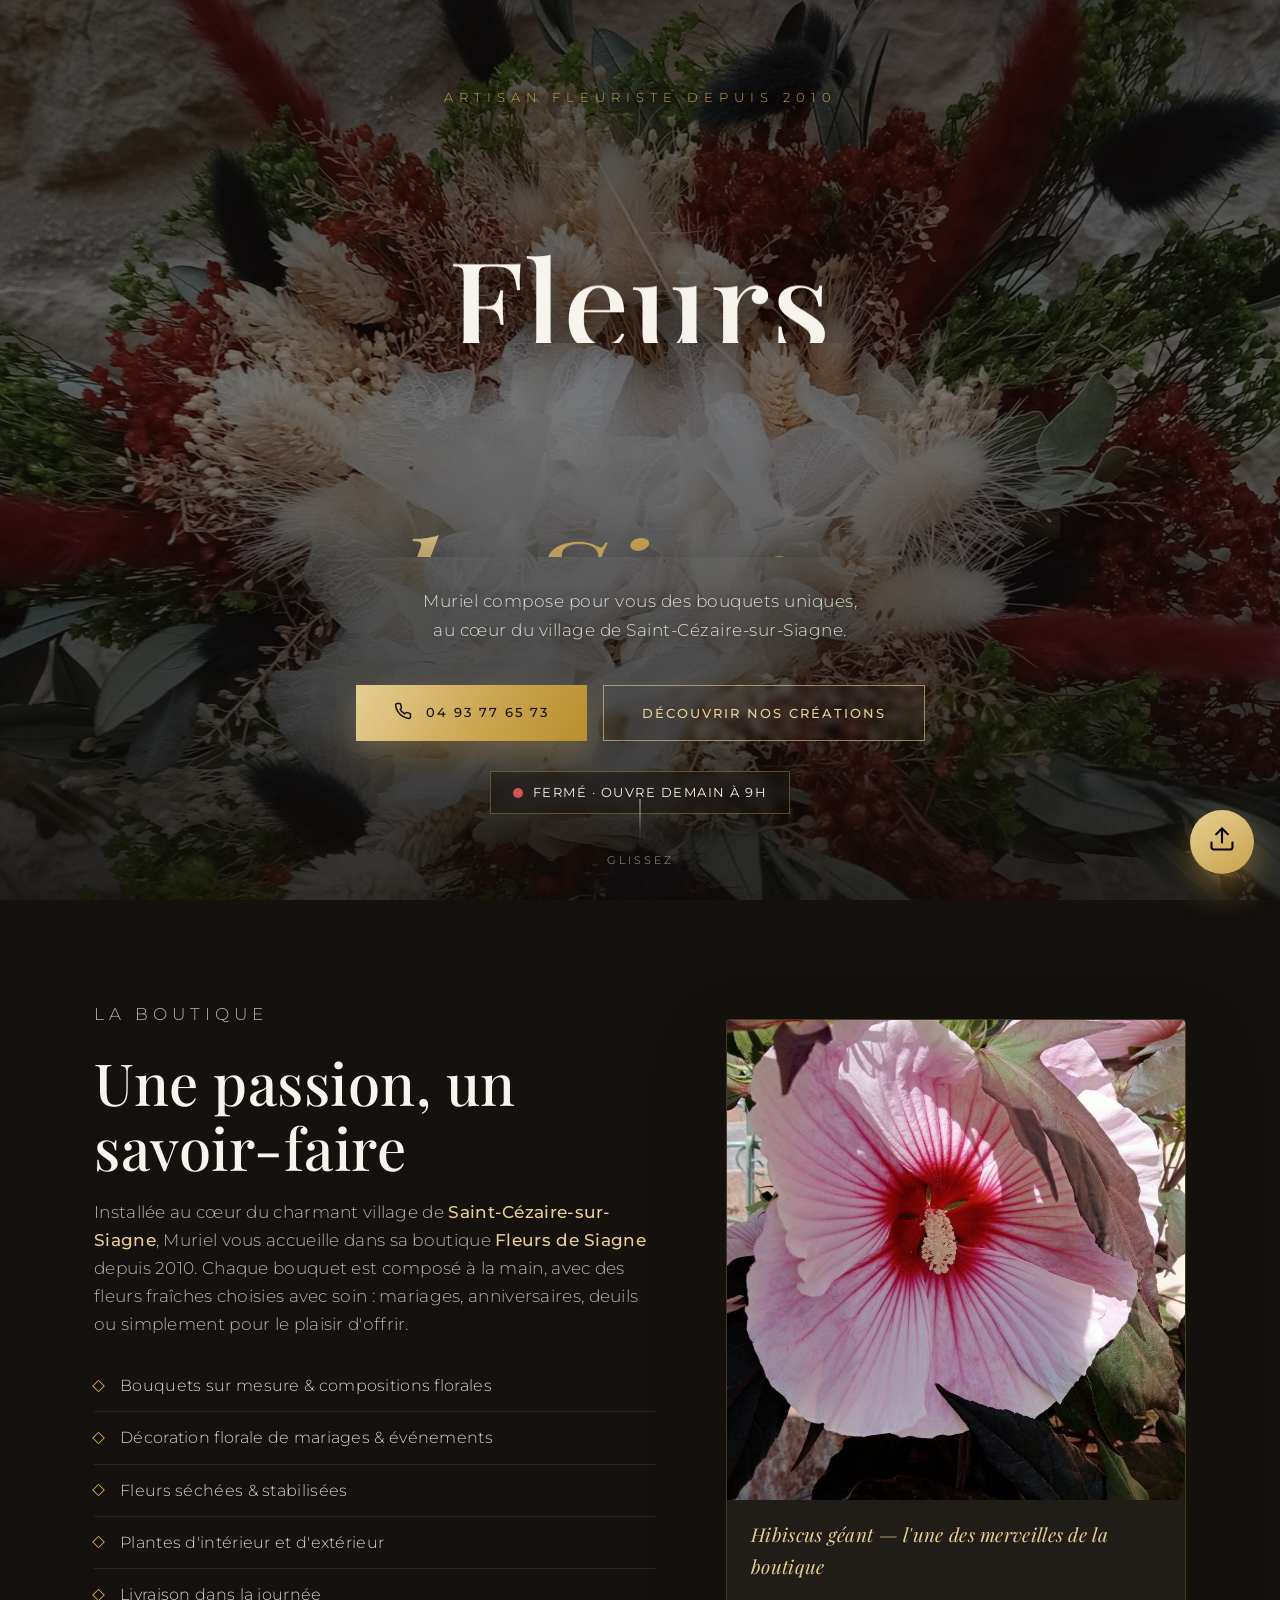
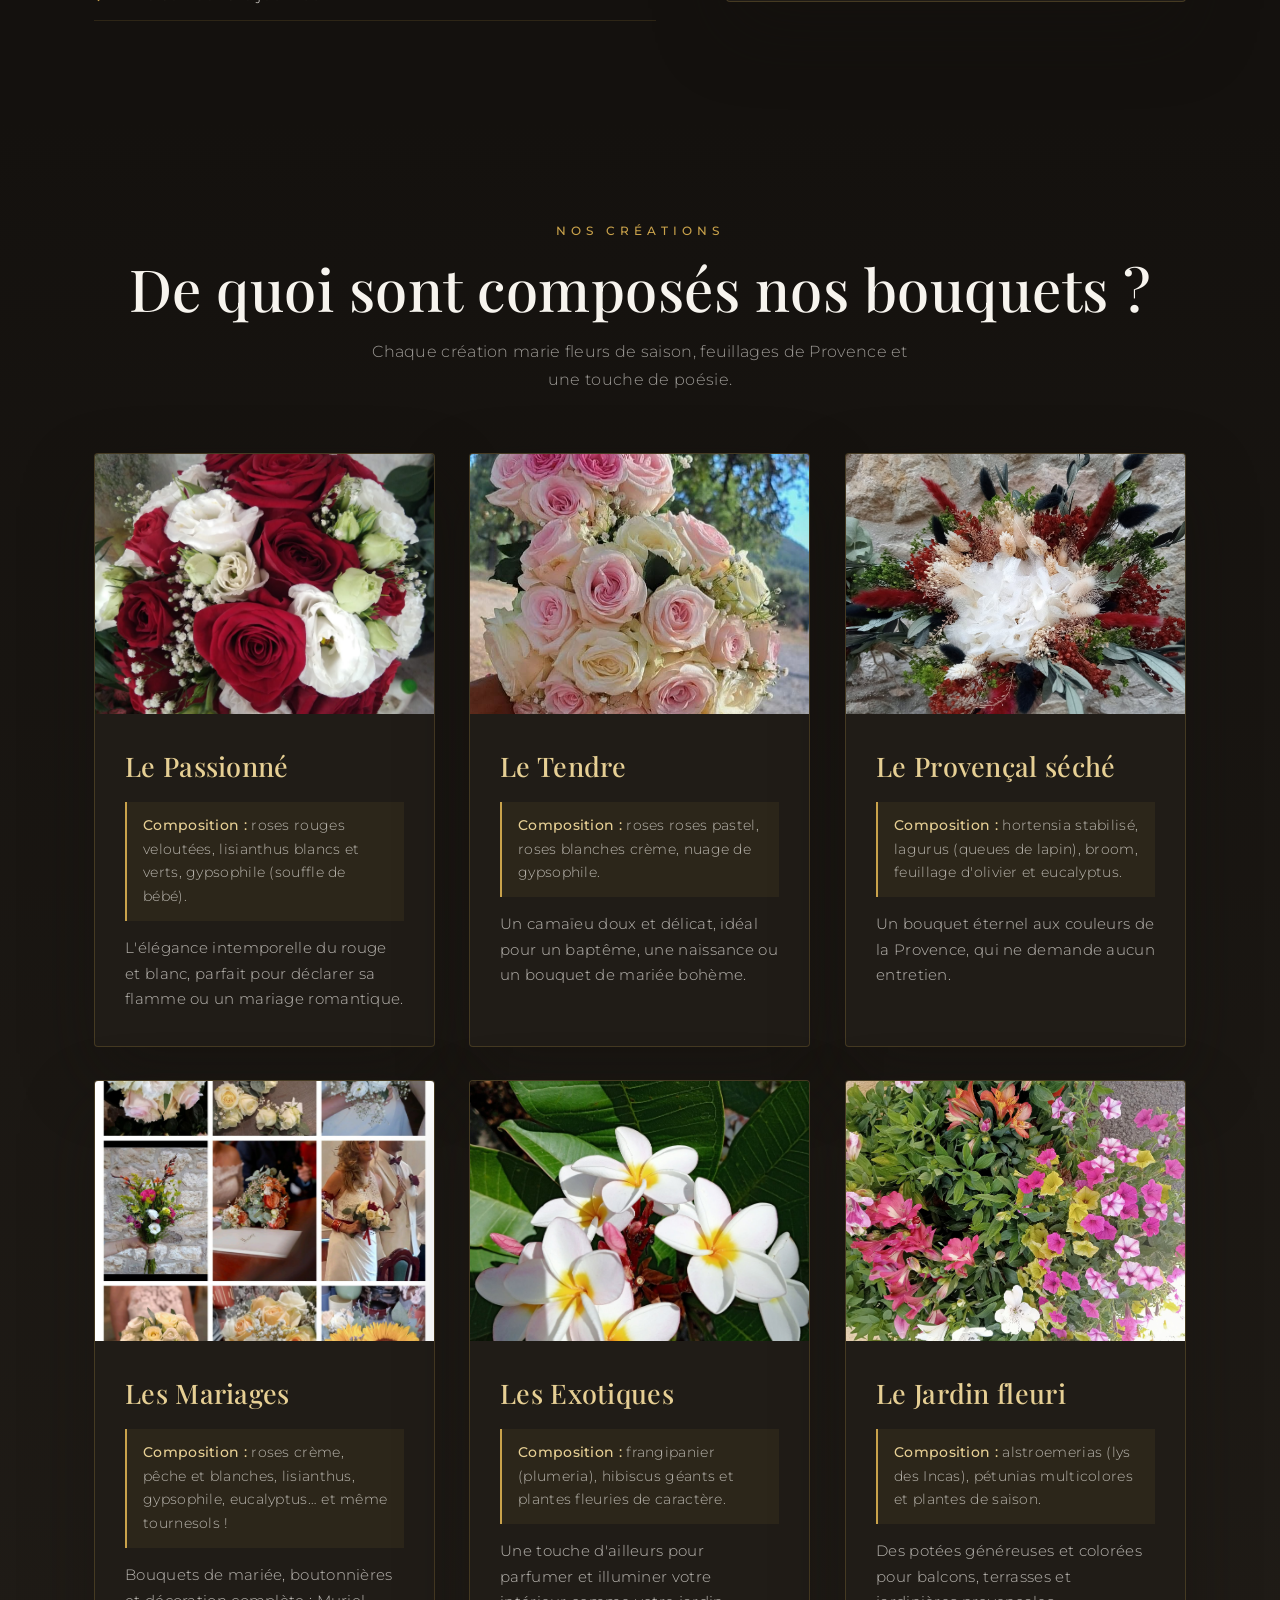
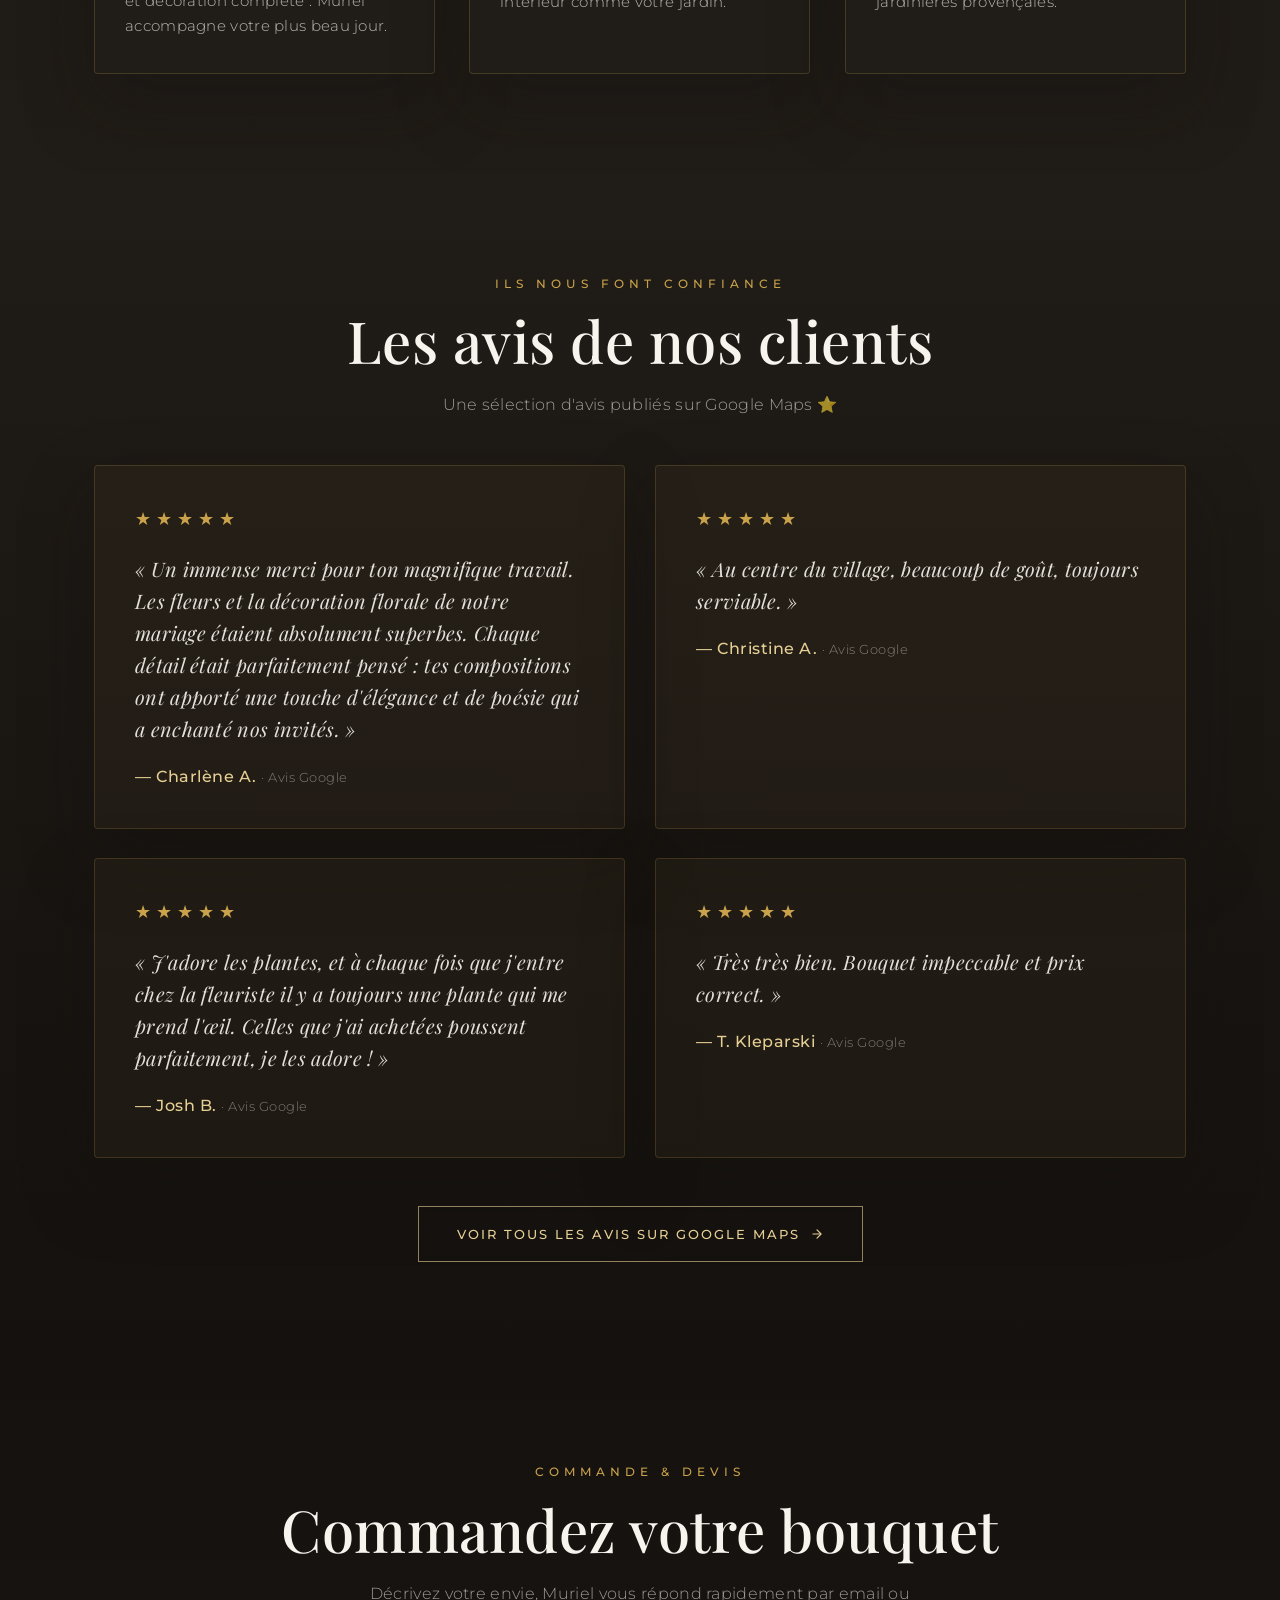
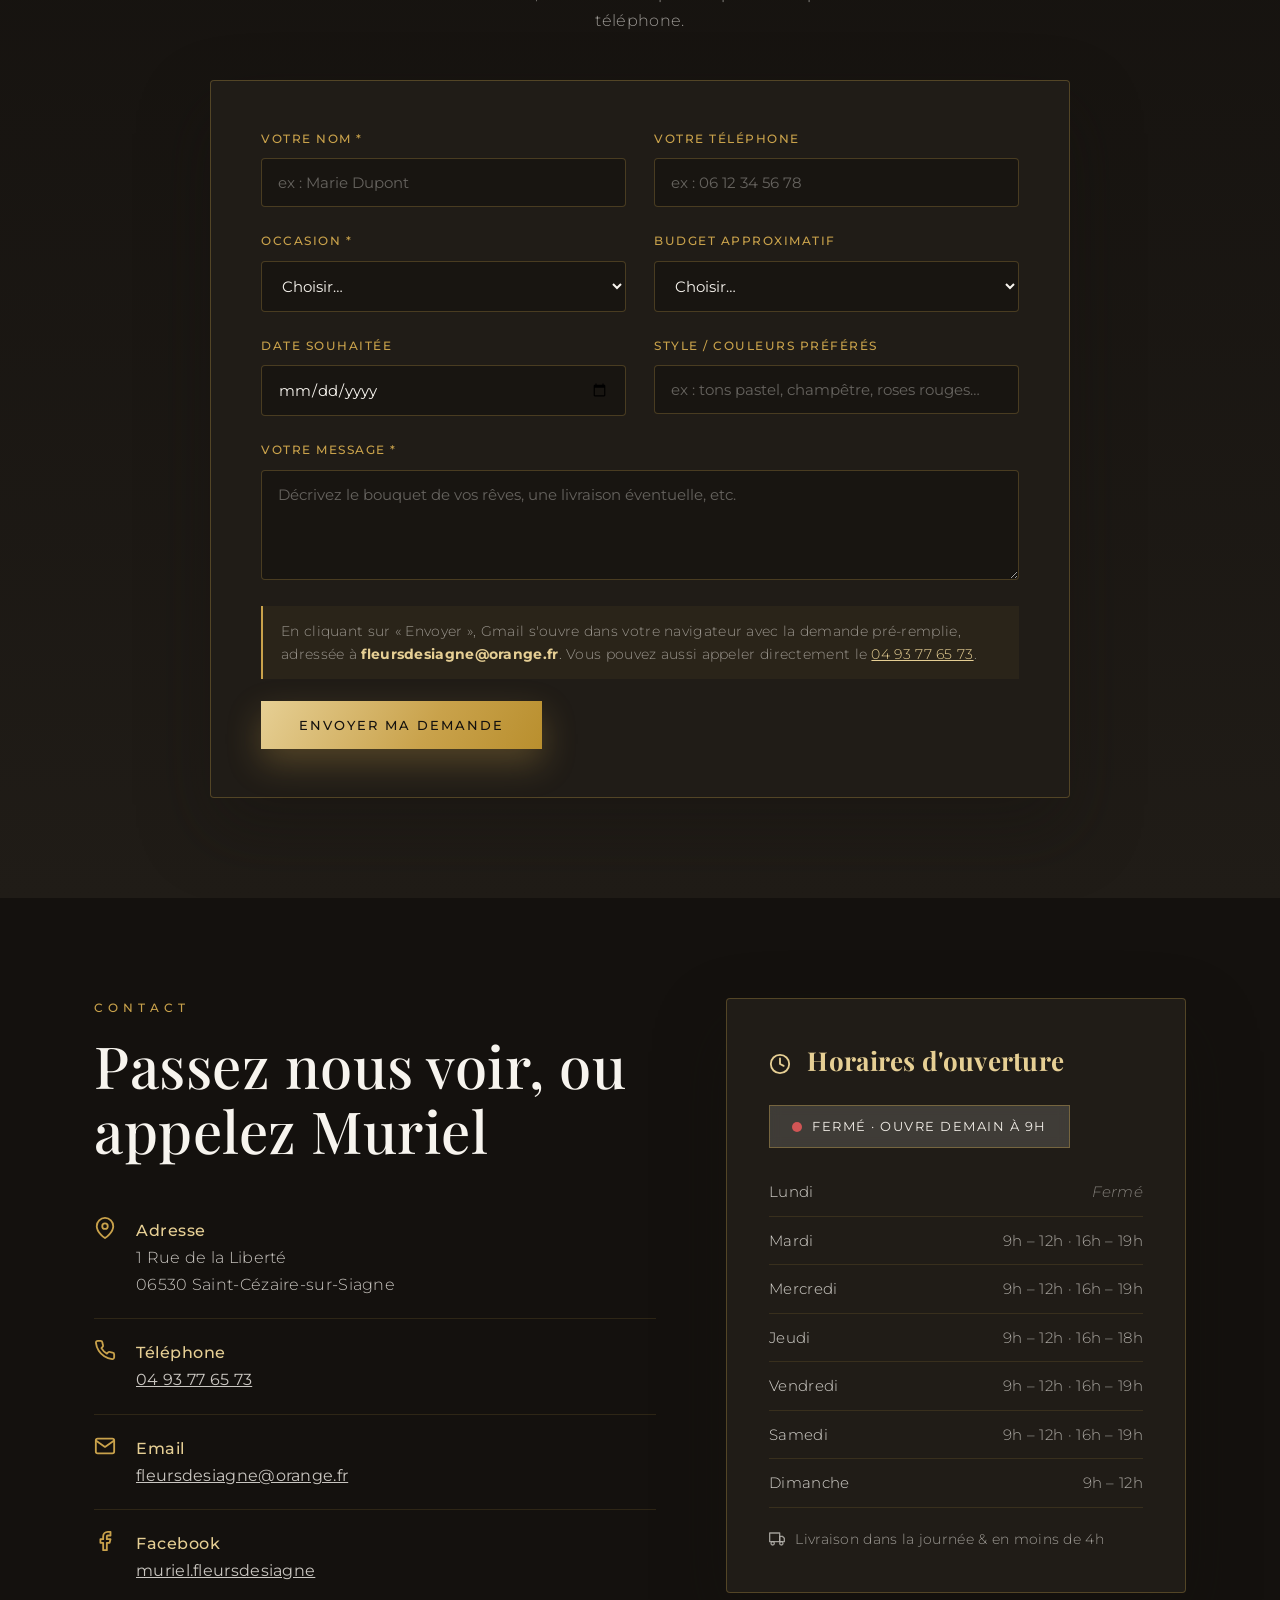
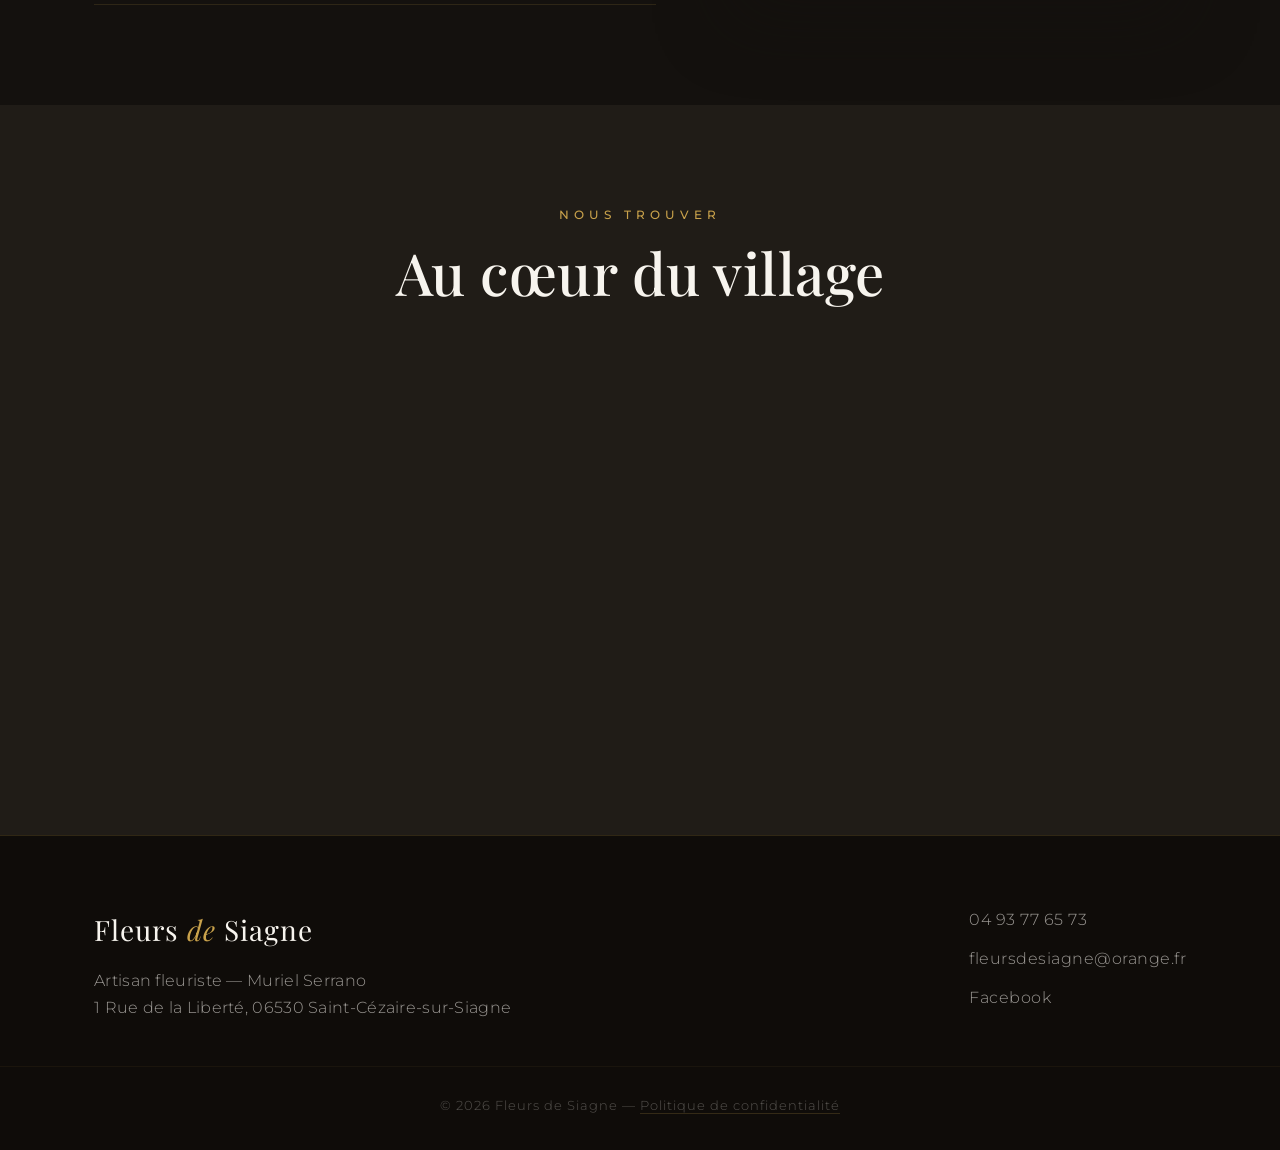
==== index.html @ f8fc0e13 "Fix map location coordinates" ====
<!DOCTYPE html>
<html lang="fr">
<head>
  <meta charset="UTF-8" />
  <meta name="viewport" content="width=device-width, initial-scale=1.0" />
  <title>Fleurs de Siagne — Muriel, Artisan Fleuriste à Saint-Cézaire-sur-Siagne</title>
  <meta name="description" content="Fleurs de Siagne, votre fleuriste à Saint-Cézaire-sur-Siagne. Bouquets de mariée, compositions florales, fleurs séchées et plantes. Muriel vous accueille au cœur du village." />

  <link rel="preconnect" href="https://fonts.googleapis.com" />
  <link rel="preconnect" href="https://fonts.gstatic.com" crossorigin />
  <link href="https://fonts.googleapis.com/css2?family=Playfair+Display:ital,wght@0,400;0,500;0,600;0,700;1,400;1,500&family=Montserrat:wght@200;300;400;500;600&display=swap" rel="stylesheet" />
  <link rel="stylesheet" href="css/style.css" />
  <link rel="icon" href="data:image/svg+xml,<svg xmlns='http://www.w3.org/2000/svg' viewBox='0 0 100 100'><circle cx='50' cy='50' r='40' fill='none' stroke='%23c25b6f' stroke-width='4'/><circle cx='50' cy='50' r='6' fill='%23c25b6f'/><path d='M50 20 Q32 34 46 48 Q34 34 50 20' fill='%23e79cab'/><path d='M50 80 Q32 66 46 52 Q34 66 50 80' fill='%23e79cab'/><path d='M20 50 Q34 32 48 46 Q34 34 20 50' fill='%23e79cab'/><path d='M80 50 Q66 32 52 46 Q66 34 80 50' fill='%23e79cab'/><path d='M50 26 Q68 40 54 54 Q66 40 50 26' fill='%23e79cab'/><path d='M50 74 Q68 60 54 46 Q66 60 50 74' fill='%23e79cab'/></svg>" />
</head>
<body>

  <!-- ===== LOADER 3D (entrée du site) ===== -->
  <div id="loader" class="loader" aria-hidden="true">
    <div class="loader-logo">
      <div class="loader-img-wrap"><img class="loader-img" src="images/logo-fleurs-de-siagne.jpg" alt="Fleurs de Siagne" width="176" height="176" /></div>
      <p class="loader-text">Fleurs <em>de</em> Siagne</p>
      <div class="loader-bar-wrap"><div class="loader-bar" id="loader-bar"></div></div>
    </div>
  </div>

  <!-- ===== OVERLAY DE SORTIE 3D ===== -->
  <div id="exit-overlay" class="exit-overlay" aria-hidden="true">
    <div class="exit-petals"></div>
    <p class="exit-text">À très bientôt chez Muriel</p>
  </div>

  <!-- ===== NAVIGATION ===== -->
  <header class="nav" id="nav">
    <a href="#accueil" class="nav-logo">Fleurs <em>de</em> Siagne</a>
    <nav class="nav-links">
      <a href="#bouquets">Nos Bouquets</a>
      <a href="#commande">Commander</a>
      <a href="#avis">Avis</a>
      <a href="#contact">Contact</a>
      <a href="#carte">Nous trouver</a>
      <a href="https://www.facebook.com/muriel.fleursdesiagne" class="nav-fb external" target="_blank" rel="noopener">Facebook</a>
    </nav>
    <button class="nav-burger" id="burger" aria-label="Menu">
      <span></span><span></span><span></span>
    </button>
  </header>

  <!-- ===== HERO avec pétales 3D (Three.js) ===== -->
  <section class="hero" id="accueil">
    <div class="hero-bg-slides" id="hero-bg-slides">
      <div class="hero-bg-slide active" style="background-image:url('images/bouquet-seche.jpg')"></div>
      <div class="hero-bg-slide" style="background-image:url('images/bouquet-rouge.jpg')"></div>
      <div class="hero-bg-slide" style="background-image:url('images/mariages.jpg')"></div>
      <div class="hero-bg-slide" style="background-image:url('images/plantes.jpg')"></div>
      <div class="hero-bg-slide" style="background-image:url('images/frangipanier.jpg')"></div>
    </div>
    <div class="hero-content">
      <p class="hero-kicker reveal">Artisan fleuriste depuis 2010</p>
      <h1 class="hero-title">
        <span class="line"><span>Fleurs</span></span>
        <span class="line"><span>de Siagne</span></span>
      </h1>
      <p class="hero-sub reveal">Muriel compose pour vous des bouquets uniques,<br />au cœur du village de Saint-Cézaire-sur-Siagne.</p>
      <div class="hero-cta reveal">
        <a href="tel:+33493776573" class="btn btn-primary">
          <svg width="18" height="18" viewBox="0 0 24 24" fill="none" stroke="currentColor" stroke-width="2" stroke-linecap="round" stroke-linejoin="round" style="vertical-align:-3px;margin-right:8px"><path d="M22 16.92v3a2 2 0 0 1-2.18 2 19.8 19.8 0 0 1-8.63-3.07 19.5 19.5 0 0 1-6-6 19.8 19.8 0 0 1-3.07-8.67A2 2 0 0 1 4.11 2h3a2 2 0 0 1 2 1.72c.127.96.362 1.903.7 2.81a2 2 0 0 1-.45 2.11L8.09 9.91a16 16 0 0 0 6 6l1.27-1.27a2 2 0 0 1 2.11-.45c.907.338 1.85.573 2.81.7A2 2 0 0 1 22 16.92z"/></svg>
          04 93 77 65 73
        </a>
        <a href="#bouquets" class="btn btn-ghost">Découvrir nos créations</a>
      </div>
      <div class="open-badge reveal" id="open-badge-hero" hidden>
        <span class="dot"></span>
        <span class="open-badge-text">…</span>
      </div>
    </div>
    <div class="hero-scroll">
      <span class="scroll-line"></span>
      <span class="scroll-text">glissez</span>
    </div>
  </section>

  <!-- ===== À PROPOS ===== -->
  <section class="about section">
    <div class="container about-grid">
      <div class="about-text">
        <p class="section-kicker">La boutique</p>
        <h2 class="section-title">Une passion, un savoir-faire</h2>
        <p>
          Installée au cœur du charmant village de <strong>Saint-Cézaire-sur-Siagne</strong>,
          Muriel vous accueille dans sa boutique <strong>Fleurs de Siagne</strong> depuis 2010.
          Chaque bouquet est composé à la main, avec des fleurs fraîches choisies avec soin :
          mariages, anniversaires, deuils ou simplement pour le plaisir d'offrir.
        </p>
        <ul class="about-list">
          <li>Bouquets sur mesure &amp; compositions florales</li>
          <li>Décoration florale de mariages &amp; événements</li>
          <li>Fleurs séchées &amp; stabilisées</li>
          <li>Plantes d'intérieur et d'extérieur</li>
          <li>Livraison dans la journée</li>
        </ul>
      </div>
      <div class="about-card tilt-card">
        <div class="tilt-inner">
          <img src="images/hibiscus.jpg" alt="Hibiscus géant rose de la boutique" onerror="this.parentElement.classList.add('img-fallback'); this.remove()" />
          <div class="about-card-caption">Hibiscus géant — l'une des merveilles de la boutique</div>
        </div>
      </div>
    </div>
  </section>

  <!-- ===== NOS BOUQUETS ===== -->
  <section class="bouquets section" id="bouquets">
    <div class="container">
      <p class="section-kicker center">Nos créations</p>
      <h2 class="section-title center">De quoi sont composés nos bouquets&nbsp;?</h2>
      <p class="section-sub center">Chaque création marie fleurs de saison, feuillages de Provence et une touche de poésie.</p>

      <div class="cards-grid">
        <article class="card tilt-card">
          <div class="tilt-inner">
            <div class="card-img">
              <img src="images/bouquet-rouge.jpg" alt="Bouquet rond de roses rouges et lisianthus blancs" onerror="this.parentElement.classList.add('img-fallback','f-red'); this.remove()" />
            </div>
            <div class="card-body">
              <h3>Le Passionné</h3>
              <p class="compo"><strong>Composition :</strong> roses rouges veloutées, lisianthus blancs et verts, gypsophile (souffle de bébé).</p>
              <p>L'élégance intemporelle du rouge et blanc, parfait pour déclarer sa flamme ou un mariage romantique.</p>
            </div>
          </div>
        </article>

        <article class="card tilt-card">
          <div class="tilt-inner">
            <div class="card-img">
              <img src="images/bouquet-rose.jpg" alt="Bouquet de roses roses pastel" onerror="this.parentElement.classList.add('img-fallback','f-pink'); this.remove()" />
            </div>
            <div class="card-body">
              <h3>Le Tendre</h3>
              <p class="compo"><strong>Composition :</strong> roses roses pastel, roses blanches crème, nuage de gypsophile.</p>
              <p>Un camaïeu doux et délicat, idéal pour un baptême, une naissance ou un bouquet de mariée bohème.</p>
            </div>
          </div>
        </article>

        <article class="card tilt-card">
          <div class="tilt-inner">
            <div class="card-img">
              <img src="images/bouquet-seche.jpg" alt="Bouquet de fleurs séchées et stabilisées" onerror="this.parentElement.classList.add('img-fallback','f-dry'); this.remove()" />
            </div>
            <div class="card-body">
              <h3>Le Provençal séché</h3>
              <p class="compo"><strong>Composition :</strong> hortensia stabilisé, lagurus (queues de lapin), broom, feuillage d'olivier et eucalyptus.</p>
              <p>Un bouquet éternel aux couleurs de la Provence, qui ne demande aucun entretien.</p>
            </div>
          </div>
        </article>

        <article class="card tilt-card">
          <div class="tilt-inner">
            <div class="card-img">
              <img src="images/mariages.jpg" alt="Bouquets de mariée réalisés par Fleurs de Siagne" onerror="this.parentElement.classList.add('img-fallback','f-cream'); this.remove()" />
            </div>
            <div class="card-body">
              <h3>Les Mariages</h3>
              <p class="compo"><strong>Composition :</strong> roses crème, pêche et blanches, lisianthus, gypsophile, eucalyptus… et même tournesols !</p>
              <p>Bouquets de mariée, boutonnières et décoration complète : Muriel accompagne votre plus beau jour.</p>
            </div>
          </div>
        </article>

        <article class="card tilt-card">
          <div class="tilt-inner">
            <div class="card-img">
              <img src="images/frangipanier.jpg" alt="Fleurs de frangipanier blanches et jaunes" onerror="this.parentElement.classList.add('img-fallback','f-exotic'); this.remove()" />
            </div>
            <div class="card-body">
              <h3>Les Exotiques</h3>
              <p class="compo"><strong>Composition :</strong> frangipanier (plumeria), hibiscus géants et plantes fleuries de caractère.</p>
              <p>Une touche d'ailleurs pour parfumer et illuminer votre intérieur comme votre jardin.</p>
            </div>
          </div>
        </article>

        <article class="card tilt-card">
          <div class="tilt-inner">
            <div class="card-img">
              <img src="images/plantes.jpg" alt="Alstroemerias et pétunias colorés" onerror="this.parentElement.classList.add('img-fallback','f-garden'); this.remove()" />
            </div>
            <div class="card-body">
              <h3>Le Jardin fleuri</h3>
              <p class="compo"><strong>Composition :</strong> alstroemerias (lys des Incas), pétunias multicolores et plantes de saison.</p>
              <p>Des potées généreuses et colorées pour balcons, terrasses et jardinières provençales.</p>
            </div>
          </div>
        </article>
      </div>
    </div>
  </section>

  <!-- ===== AVIS GOOGLE ===== -->
  <section class="reviews section" id="avis">
    <div class="container">
      <p class="section-kicker center">Ils nous font confiance</p>
      <h2 class="section-title center">Les avis de nos clients</h2>
      <p class="section-sub center">Une sélection d'avis publiés sur Google Maps ⭐</p>

      <div class="reviews-grid">
        <blockquote class="review tilt-card">
          <div class="tilt-inner">
            <div class="stars">★★★★★</div>
            <p>« Un immense merci pour ton magnifique travail. Les fleurs et la décoration florale de notre mariage étaient absolument superbes. Chaque détail était parfaitement pensé&nbsp;: tes compositions ont apporté une touche d'élégance et de poésie qui a enchanté nos invités. »</p>
            <footer>— Charlène A. <span>· Avis Google</span></footer>
          </div>
        </blockquote>

        <blockquote class="review tilt-card">
          <div class="tilt-inner">
            <div class="stars">★★★★★</div>
            <p>« Au centre du village, beaucoup de goût, toujours serviable. »</p>
            <footer>— Christine A. <span>· Avis Google</span></footer>
          </div>
        </blockquote>

        <blockquote class="review tilt-card">
          <div class="tilt-inner">
            <div class="stars">★★★★★</div>
            <p>« J'adore les plantes, et à chaque fois que j'entre chez la fleuriste il y a toujours une plante qui me prend l'œil. Celles que j'ai achetées poussent parfaitement, je les adore&nbsp;! »</p>
            <footer>— Josh B. <span>· Avis Google</span></footer>
          </div>
        </blockquote>

        <blockquote class="review tilt-card">
          <div class="tilt-inner">
            <div class="stars">★★★★★</div>
            <p>« Très très bien. Bouquet impeccable et prix correct. »</p>
            <footer>— T. Kleparski <span>· Avis Google</span></footer>
          </div>
        </blockquote>
      </div>
      <div class="reviews-more">
        <a href="https://www.google.com/maps?q=Fleurs+de+Siagne,+1+Rue+de+la+Libert%C3%A9,+06530+Saint-C%C3%A9zaire-sur-Siagne" target="_blank" rel="noopener" class="btn btn-ghost">
          Voir tous les avis sur Google Maps
          <svg width="14" height="14" viewBox="0 0 24 24" fill="none" stroke="currentColor" stroke-width="2" stroke-linecap="round" stroke-linejoin="round" style="margin-left:10px;vertical-align:-2px"><path d="M5 12h13"/><path d="m12 5 7 7-7 7"/></svg>
        </a>
      </div>
    </div>
  </section>

  <!-- ===== COMMANDE / DEVIS ===== -->
  <section class="order section" id="commande">
    <div class="container">
      <p class="section-kicker center">Commande &amp; devis</p>
      <h2 class="section-title center">Commandez votre bouquet</h2>
      <p class="section-sub center">Décrivez votre envie, Muriel vous répond rapidement par email ou téléphone.</p>

      <form class="order-form tilt-card" id="order-form" novalidate>
        <div class="tilt-inner">
          <div class="form-grid">
            <label>
              <span>Votre nom *</span>
              <input type="text" name="nom" required placeholder="ex : Marie Dupont" />
            </label>
            <label>
              <span>Votre téléphone</span>
              <input type="tel" name="tel" placeholder="ex : 06 12 34 56 78" />
            </label>
            <label>
              <span>Occasion *</span>
              <select name="occasion" required>
                <option value="" disabled selected>Choisir…</option>
                <option>Anniversaire</option>
                <option>Mariage</option>
                <option>Naissance / Baptême</option>
                <option>Saint-Valentin</option>
                <option>Deuil</option>
                <option>Remerciement</option>
                <option>Juste pour le plaisir</option>
                <option>Autre</option>
              </select>
            </label>
            <label>
              <span>Budget approximatif</span>
              <select name="budget">
                <option value="" disabled selected>Choisir…</option>
                <option>Moins de 20 €</option>
                <option>20 – 40 €</option>
                <option>40 – 60 €</option>
                <option>60 – 100 €</option>
                <option>Plus de 100 €</option>
              </select>
            </label>
            <label>
              <span>Date souhaitée</span>
              <input type="date" name="date" />
            </label>
            <label>
              <span>Style / couleurs préférés</span>
              <input type="text" name="style" placeholder="ex : tons pastel, champêtre, roses rouges…" />
            </label>
            <label class="form-full">
              <span>Votre message *</span>
              <textarea name="message" rows="4" required placeholder="Décrivez le bouquet de vos rêves, une livraison éventuelle, etc."></textarea>
            </label>
          </div>
          <p class="form-note">En cliquant sur « Envoyer », Gmail s'ouvre dans votre navigateur avec la demande pré-remplie, adressée à <strong>fleursdesiagne@orange.fr</strong>. Vous pouvez aussi appeler directement le <a href="tel:+33493776573">04 93 77 65 73</a>.</p>
          <div class="form-actions">
            <button type="submit" class="btn btn-primary">Envoyer ma demande</button>
            <span class="form-feedback" id="form-feedback" role="alert"></span>
          </div>
        </div>
      </form>
    </div>
  </section>

  <!-- ===== CONTACT ===== -->
  <section class="contact section" id="contact">
    <div class="container contact-grid">
      <div>
        <p class="section-kicker">Contact</p>
        <h2 class="section-title">Passez nous voir, ou appelez Muriel</h2>
        <ul class="contact-list">
          <li>
            <span class="ico">
              <svg width="22" height="22" viewBox="0 0 24 24" fill="none" stroke="currentColor" stroke-width="2" stroke-linecap="round" stroke-linejoin="round"><path d="M21 10c0 7-9 13-9 13s-9-6-9-13a9 9 0 0 1 18 0z"/><circle cx="12" cy="10" r="3"/></svg>
            </span>
            <div><strong>Adresse</strong><br />1 Rue de la Liberté<br />06530 Saint-Cézaire-sur-Siagne</div>
          </li>
          <li>
            <span class="ico">
              <svg width="22" height="22" viewBox="0 0 24 24" fill="none" stroke="currentColor" stroke-width="2" stroke-linecap="round" stroke-linejoin="round"><path d="M22 16.92v3a2 2 0 0 1-2.18 2 19.8 19.8 0 0 1-8.63-3.07 19.5 19.5 0 0 1-6-6 19.8 19.8 0 0 1-3.07-8.67A2 2 0 0 1 4.11 2h3a2 2 0 0 1 2 1.72c.127.96.362 1.903.7 2.81a2 2 0 0 1-.45 2.11L8.09 9.91a16 16 0 0 0 6 6l1.27-1.27a2 2 0 0 1 2.11-.45c.907.338 1.85.573 2.81.7A2 2 0 0 1 22 16.92z"/></svg>
            </span>
            <div><strong>Téléphone</strong><br /><a href="tel:+33493776573">04 93 77 65 73</a></div>
          </li>
          <li>
            <span class="ico">
              <svg width="22" height="22" viewBox="0 0 24 24" fill="none" stroke="currentColor" stroke-width="2" stroke-linecap="round" stroke-linejoin="round"><path d="M4 4h16c1.1 0 2 .9 2 2v12c0 1.1-.9 2-2 2H4c-1.1 0-2-.9-2-2V6c0-1.1.9-2 2-2z"/><polyline points="22,6 12,13 2,6"/></svg>
            </span>
            <div><strong>Email</strong><br /><a href="https://mail.google.com/mail/?view=cm&amp;fs=1&amp;to=fleursdesiagne%40orange.fr">fleursdesiagne@orange.fr</a></div>
          </li>
          <li>
            <span class="ico">
              <svg width="22" height="22" viewBox="0 0 24 24" fill="none" stroke="currentColor" stroke-width="2" stroke-linecap="round" stroke-linejoin="round"><path d="M18 2h-3a5 5 0 0 0-5 5v3H7v4h3v8h4v-8h3l1-4h-4V7a1 1 0 0 1 1-1h3z"/></svg>
            </span>
            <div><strong>Facebook</strong><br /><a href="https://www.facebook.com/muriel.fleursdesiagne" class="external" target="_blank" rel="noopener">muriel.fleursdesiagne</a></div>
          </li>
        </ul>
      </div>
      <div class="hours-card tilt-card">
        <div class="tilt-inner">
          <h3>
            <svg width="22" height="22" viewBox="0 0 24 24" fill="none" stroke="currentColor" stroke-width="2" stroke-linecap="round" stroke-linejoin="round" style="vertical-align:-4px;margin-right:10px"><circle cx="12" cy="12" r="10"/><polyline points="12 6 12 12 16 14"/></svg>
            Horaires d'ouverture
          </h3>
          <div class="open-badge in-card" id="open-badge-card" hidden>
            <span class="dot"></span>
            <span class="open-badge-text">…</span>
          </div>
          <table class="hours">
            <tr><td>Lundi</td><td class="closed">Fermé</td></tr>
            <tr><td>Mardi</td><td>9h – 12h · 16h – 19h</td></tr>
            <tr><td>Mercredi</td><td>9h – 12h · 16h – 19h</td></tr>
            <tr><td>Jeudi</td><td>9h – 12h · 16h – 18h</td></tr>
            <tr><td>Vendredi</td><td>9h – 12h · 16h – 19h</td></tr>
            <tr><td>Samedi</td><td>9h – 12h · 16h – 19h</td></tr>
            <tr><td>Dimanche</td><td>9h – 12h</td></tr>
          </table>
          <p class="hours-note">
            <svg width="16" height="16" viewBox="0 0 24 24" fill="none" stroke="currentColor" stroke-width="2" stroke-linecap="round" stroke-linejoin="round" style="vertical-align:-3px;margin-right:6px"><rect x="1" y="3" width="15" height="13"/><polygon points="16 8 20 8 23 11 23 16 16 16 16 8"/><circle cx="5.5" cy="18.5" r="2.5"/><circle cx="18.5" cy="18.5" r="2.5"/></svg>
            Livraison dans la journée &amp; en moins de 4h
          </p>
        </div>
      </div>
    </div>
  </section>

  <!-- ===== GOOGLE MAPS ===== -->
  <section class="map section" id="carte">
    <div class="container">
      <p class="section-kicker center">Nous trouver</p>
      <h2 class="section-title center">Au cœur du village</h2>
    </div>
    <div class="map-wrap">
      <iframe
        title="Fleurs de Siagne sur Google Maps"
        src="https://www.google.com/maps/embed?q=43.6497535,6.7925884&hl=fr&z=17"
        allowfullscreen></iframe>
    </div>
  </section>

  <!-- ===== FOOTER ===== -->
  <footer class="footer">
    <div class="container footer-grid">
      <div>
        <p class="footer-logo">Fleurs <em>de</em> Siagne</p>
        <p>Artisan fleuriste — Muriel Serrano<br />1 Rue de la Liberté, 06530 Saint-Cézaire-sur-Siagne</p>
      </div>
      <div class="footer-links">
        <a href="tel:+33493776573">04 93 77 65 73</a>
        <a href="https://mail.google.com/mail/?view=cm&amp;fs=1&amp;to=fleursdesiagne%40orange.fr">fleursdesiagne@orange.fr</a>
        <a href="https://www.facebook.com/muriel.fleursdesiagne" class="external" target="_blank" rel="noopener">Facebook</a>
      </div>
    </div>
    <p class="footer-copy">© 2026 Fleurs de Siagne — <a href="privacy.html" class="footer-privacy">Politique de confidentialité</a></p>
  </footer>

  <!-- ===== LIGHTBOX 3D ===== -->
  <div class="lightbox" id="lightbox" aria-hidden="true" role="dialog" aria-label="Galerie photo">
    <button class="lb-close" id="lb-close" aria-label="Fermer">✕</button>
    <button class="lb-arrow lb-prev" id="lb-prev" aria-label="Photo précédente">‹</button>
    <figure class="lb-stage">
      <img id="lb-img" src="" alt="" />
      <figcaption id="lb-caption"></figcaption>
    </figure>
    <button class="lb-arrow lb-next" id="lb-next" aria-label="Photo suivante">›</button>
    <div class="lb-counter" id="lb-counter"></div>
  </div>

  <!-- ===== BOUTON CONTACT FLOTTANT ===== -->
  <div class="fab" id="fab">
    <div class="fab-options" id="fab-options">
      <a href="https://wa.me/33493776573?text=Bonjour%20Muriel%2C%20je%20souhaiterais%20commander%20un%20bouquet" target="_blank" rel="noopener" class="fab-option fab-wa" aria-label="WhatsApp">
        <span class="fab-ico"><svg width="22" height="22" viewBox="0 0 24 24" fill="none" stroke="currentColor" stroke-width="2" stroke-linecap="round" stroke-linejoin="round"><path d="M21 11.5a8.38 8.38 0 0 1-.9 3.8 8.5 8.5 0 0 1-7.6 4.7 8.38 8.38 0 0 1-3.8-.9L3 21l1.9-5.7a8.38 8.38 0 0 1-.9-3.8 8.5 8.5 0 0 1 4.7-7.6 8.38 8.38 0 0 1 3.8-.9h.5a8.48 8.48 0 0 1 8 8v.5z"/></svg></span><span class="fab-label">WhatsApp</span>
      </a>
      <a href="tel:+33493776573" class="fab-option fab-tel" aria-label="Appeler">
        <span class="fab-ico"><svg width="22" height="22" viewBox="0 0 24 24" fill="none" stroke="currentColor" stroke-width="2" stroke-linecap="round" stroke-linejoin="round"><path d="M22 16.92v3a2 2 0 0 1-2.18 2 19.8 19.8 0 0 1-8.63-3.07 19.5 19.5 0 0 1-6-6 19.8 19.8 0 0 1-3.07-8.67A2 2 0 0 1 4.11 2h3a2 2 0 0 1 2 1.72c.127.96.362 1.903.7 2.81a2 2 0 0 1-.45 2.11L8.09 9.91a16 16 0 0 0 6 6l1.27-1.27a2 2 0 0 1 2.11-.45c.907.338 1.85.573 2.81.7A2 2 0 0 1 22 16.92z"/></svg></span><span class="fab-label">Appeler</span>
      </a>
      <a href="https://mail.google.com/mail/?view=cm&amp;fs=1&amp;to=fleursdesiagne%40orange.fr" class="fab-option fab-mail" aria-label="Email">
        <span class="fab-ico"><svg width="22" height="22" viewBox="0 0 24 24" fill="none" stroke="currentColor" stroke-width="2" stroke-linecap="round" stroke-linejoin="round"><path d="M4 4h16c1.1 0 2 .9 2 2v12c0 1.1-.9 2-2 2H4c-1.1 0-2-.9-2-2V6c0-1.1.9-2 2-2z"/><polyline points="22,6 12,13 2,6"/></svg></span><span class="fab-label">Email</span>
      </a>
    </div>
    <button class="fab-main" id="fab-main" aria-label="Contacter Muriel" aria-expanded="false">
      <span class="fab-main-ico">
        <svg width="28" height="28" viewBox="0 0 24 24" fill="none" stroke="currentColor" stroke-width="1.8" stroke-linecap="round" stroke-linejoin="round"><path d="M21 15v4a2 2 0 0 1-2 2H5a2 2 0 0 1-2-2v-4"/><polyline points="17 8 12 3 7 8"/><line x1="12" y1="3" x2="12" y2="15"/></svg>
      </span>
    </button>
  </div>

  <!-- GSAP (animations) -->
  <script src="https://cdnjs.cloudflare.com/ajax/libs/gsap/3.12.5/gsap.min.js"></script>
  <script src="https://cdnjs.cloudflare.com/ajax/libs/gsap/3.12.5/ScrollTrigger.min.js"></script>
  <script src="js/main.js"></script>
</body>
</html>
---- css/style.css ----
/* ============================================
   FLEURS DE SIAGNE — Muriel, fleuriste
   ============================================ */
:root {
  /* ===== THÈME LUXE & CHIC : Noir profond · Ivoire · Or ===== */
  --cream: #f7f4ee;        /* ivoire clair */
  --cream-2: #efe9df;      /* ivoire sable */
  --ink: #1a1815;          /* noir profond (texte) */
  --noir: #14110e;         /* noir de fond */
  --noir-2: #201c17;       /* noir chaud secondaire */
  --rose: #c9a24b;         /* OR = accent principal (remplace le rose) */
  --rose-dark: #a8842f;    /* or foncé */
  --gold: #c9a24b;         /* or */
  --gold-light: #e6cf94;   /* or clair / champagne */
  --terracotta: #b8985a;
  --terracotta-dark: #8a6e3a;
  --shadow: 0 30px 70px rgba(20, 17, 14, 0.35);
  --radius: 4px;
  --font-title: "Playfair Display", serif;
  --font-body: "Montserrat", sans-serif;
}

* { margin: 0; padding: 0; box-sizing: border-box; }

html { scroll-behavior: smooth; }

body {
  font-family: var(--font-body);
  background: var(--noir);
  color: var(--cream);
  line-height: 1.7;
  overflow-x: hidden;
  font-weight: 300;
  letter-spacing: 0.3px;
}

img { max-width: 100%; display: block; }
a { color: var(--gold); }

.container { max-width: 1140px; margin: 0 auto; padding: 0 24px; }
.section { padding: 100px 0; position: relative; }

/* ============ LOADER 3D (entrée) ============ */
.loader {
  position: fixed;
  inset: 0;
  z-index: 1000;
  background: linear-gradient(160deg, #14110e, #0a0806);
  display: flex;
  flex-direction: column;
  align-items: center;
  justify-content: center;
  gap: 36px;
  transition: opacity 0.9s ease, visibility 0.9s;
}
.loader.done { opacity: 0; visibility: hidden; pointer-events: none; }

.loader-logo {
  display: flex;
  flex-direction: column;
  align-items: center;
  justify-content: center;
  gap: 18px;
}
.loader-img-wrap {
  position: relative;
  display: flex;
  align-items: center;
  justify-content: center;
}
.loader-img-wrap::before {
  content: "";
  position: absolute;
  width: 196px;
  height: 196px;
  border-radius: 50%;
  border: 2px solid rgba(201, 162, 75, 0.3);
  box-shadow: 0 0 40px rgba(201, 162, 75, 0.2);
  pointer-events: none;
}
.loader-img {
  width: 176px;
  height: 176px;
  border-radius: 50%;
  object-fit: cover;
  border: 3px solid var(--gold);
  box-shadow: 0 0 30px rgba(201, 162, 75, 0.3), inset 0 0 20px rgba(201, 162, 75, 0.1);
  animation: logoFloat 3.2s ease-in-out infinite;
  position: relative;
  z-index: 1;
}
@keyframes logoFloat {
  0%, 100% { transform: translateY(0); }
  50%      { transform: translateY(-5px); }
}
.loader-text {
  font-family: var(--font-title);
  font-size: 28px;
  letter-spacing: 6px;
  text-transform: uppercase;
  color: var(--cream);
  text-shadow: 0 2px 20px rgba(0, 0, 0, 0.5);
  animation: pulseText 2.4s ease-in-out infinite alternate;
  margin-top: 6px;
}
.loader-text em {
  color: var(--gold);
  font-style: italic;
  letter-spacing: 4px;
}
@keyframes pulseText { from { opacity: 0.6; } to { opacity: 1; } }

.loader-bar-wrap {
  width: 180px;
  height: 2px;
  background: rgba(247, 244, 238, 0.15);
  border-radius: 2px;
  overflow: hidden;
}
.loader-bar {
  height: 100%;
  width: 0;
  background: linear-gradient(90deg, var(--gold-light), var(--gold), var(--gold-light));
  border-radius: 2px;
  animation: fillBar 2.2s ease-in-out forwards;
  box-shadow: 0 0 8px rgba(201, 162, 75, 0.4);
}
@keyframes fillBar {
  0%   { width: 0%; }
  50%  { width: 55%; }
  85%  { width: 85%; }
  100% { width: 100%; }
}

/* ============ OVERLAY DE SORTIE ============ */
.exit-overlay {
  position: fixed;
  inset: 0;
  z-index: 999;
  background: radial-gradient(circle at center, #201c17, #0d0b09);
  display: flex;
  align-items: center;
  justify-content: center;
  opacity: 0;
  visibility: hidden;
  transition: opacity 0.5s ease;
}
.exit-overlay.active { opacity: 1; visibility: visible; }
.exit-text {
  font-family: var(--font-title);
  font-size: clamp(26px, 4vw, 44px);
  color: var(--gold);
  transform: scale(0.8);
  transition: transform 0.6s cubic-bezier(0.22, 1, 0.36, 1);
  letter-spacing: 2px;
}
.exit-overlay.active .exit-text { transform: scale(1); }
.exit-petals {
  position: absolute;
  inset: 0;
  overflow: hidden;
  pointer-events: none;
}
.exit-petals span {
  position: absolute;
  width: 22px; height: 34px;
  background: linear-gradient(180deg, var(--gold-light), var(--gold));
  border-radius: 50% 50% 50% 50% / 65% 65% 35% 35%;
  animation: petalFall 1.6s linear forwards;
  opacity: 0;
}
@keyframes petalFall {
  0%   { opacity: 0; transform: translateY(-10vh) rotate(0deg) rotateY(0deg); }
  15%  { opacity: 1; }
  100% { opacity: 0.9; transform: translateY(110vh) rotate(340deg) rotateY(540deg); }
}

/* ============ NAVIGATION ============ */
.nav {
  position: fixed;
  top: 0; left: 0; right: 0;
  z-index: 100;
  display: flex;
  align-items: center;
  justify-content: space-between;
  padding: 18px 40px;
  transition: background 0.4s, box-shadow 0.4s, padding 0.4s;
}
.nav.scrolled {
  background: rgba(20, 17, 14, 0.85);
  backdrop-filter: blur(14px);
  box-shadow: 0 1px 0 rgba(201, 162, 75, 0.2);
  padding: 14px 40px;
}
.nav-logo {
  font-family: var(--font-title);
  font-size: 24px;
  font-weight: 600;
  text-decoration: none;
  color: #f7f4ee;
  text-shadow: 0 2px 10px rgba(0, 0, 0, 0.5);
  letter-spacing: 1px;
  transition: color 0.4s, text-shadow 0.4s;
}
.nav-logo em { color: var(--gold); font-style: italic; }
.nav-links { display: flex; gap: 30px; align-items: center; }
.nav-links a {
  text-decoration: none;
  color: #f7f4ee;
  text-shadow: 0 2px 8px rgba(0, 0, 0, 0.4);
  font-size: 13px;
  font-weight: 400;
  letter-spacing: 1.5px;
  text-transform: uppercase;
  position: relative;
  transition: color 0.3s;
}
.nav-links a:hover { color: var(--gold); }
.nav-links a::after {
  content: "";
  position: absolute;
  bottom: -6px; left: 0;
  width: 0; height: 1px;
  background: var(--gold);
  transition: width 0.3s;
}
.nav-links a:hover::after { width: 100%; }
.nav-links .nav-fb {
  border: 1px solid var(--gold);
  color: var(--gold);
  padding: 8px 20px;
  letter-spacing: 1.5px;
}
.nav-links .nav-fb::after { display: none; }
.nav-links .nav-fb:hover { background: var(--gold); color: var(--noir); }
.nav-burger { display: none; background: none; border: none; cursor: pointer; }
.nav-burger span {
  display: block;
  width: 26px; height: 2px;
  background: #f7f4ee;
  margin: 6px 0;
  transition: 0.3s;
}
.nav-burger.open span { background: var(--gold); }

/* ============ HERO ============ */
.hero {
  position: relative;
  min-height: 100vh;
  display: flex;
  align-items: center;
  justify-content: center;
  text-align: center;
  background: #2a2320;
  overflow: hidden;
}
.hero-bg-slides {
  position: absolute;
  inset: 0;
  z-index: 0;
  overflow: hidden;
}
.hero-bg-slide {
  position: absolute;
  inset: -6%;
  background-position: center 40%;
  background-size: cover;
  background-repeat: no-repeat;
  opacity: 0;
  transform: scale(1.05);
  transition: opacity 2.2s ease-in-out;
  will-change: transform, opacity;
}
.hero-bg-slide.active {
  opacity: 1;
  animation: kenBurns 9s ease-in-out forwards;
}
.hero-bg-slide.active.alt {
  animation-name: kenBurnsAlt;
}
@keyframes kenBurns {
  from { transform: scale(1) translate(0, 0); }
  to   { transform: scale(1.14) translate(-2%, 1.5%); }
}
@keyframes kenBurnsAlt {
  from { transform: scale(1.14) translate(2%, -1.5%); }
  to   { transform: scale(1) translate(0, 0); }
}
.hero-bg-slide.active { animation-duration: 5s; }
.hero::after {
  content: "";
  position: absolute;
  inset: 0;
  z-index: 1;
  background:
    linear-gradient(180deg, rgba(15, 12, 9, 0.72) 0%, rgba(15, 12, 9, 0.55) 45%, rgba(15, 12, 9, 0.85) 100%);
}
.hero-content { position: relative; z-index: 2; padding: 0 24px; }
.hero-kicker {
  font-size: 13px;
  letter-spacing: 6px;
  text-transform: uppercase;
  color: var(--gold);
  margin-bottom: 22px;
  text-shadow: 0 2px 12px rgba(0, 0, 0, 0.6);
}
.hero-title {
  font-family: var(--font-title);
  font-size: clamp(60px, 11vw, 132px);
  font-weight: 500;
  line-height: 1.12;
  color: #f7f4ee;
  letter-spacing: 1px;
  text-shadow: 0 4px 40px rgba(0, 0, 0, 0.6);
}
.hero-title .line { display: block; overflow: hidden; padding: 0.25em 0; }
.hero-title .line span { display: inline-block; }
.hero-title .line:last-child span {
  color: transparent;
  background: linear-gradient(120deg, var(--gold-light), var(--gold) 55%, #b98f2e);
  -webkit-background-clip: text;
  background-clip: text;
  font-style: italic;
}
.hero-sub {
  margin: 30px auto 40px;
  font-size: 17px;
  font-weight: 300;
  max-width: 540px;
  color: rgba(247, 244, 238, 0.85);
  letter-spacing: 0.5px;
  text-shadow: 0 2px 14px rgba(0, 0, 0, 0.6);
}
.hero-cta { display: flex; gap: 16px; justify-content: center; flex-wrap: wrap; }
.btn {
  display: inline-block;
  padding: 16px 38px;
  border-radius: 0;
  text-decoration: none;
  font-weight: 500;
  font-size: 13px;
  letter-spacing: 2px;
  text-transform: uppercase;
  transition: transform 0.3s, box-shadow 0.3s, background 0.3s, color 0.3s;
}
.btn:hover { transform: translateY(-3px); }
.btn-primary {
  background: linear-gradient(120deg, var(--gold-light), var(--gold) 60%, #b98f2e);
  color: var(--noir);
  box-shadow: 0 14px 34px rgba(201, 162, 75, 0.3);
}
.btn-primary:hover { box-shadow: 0 18px 44px rgba(201, 162, 75, 0.5); }
.btn-ghost {
  border: 1px solid rgba(230, 207, 148, 0.6);
  color: var(--gold-light);
  backdrop-filter: blur(3px);
}
.btn-ghost:hover { background: var(--gold); border-color: var(--gold); color: var(--noir); }
.hero-scroll {
  position: absolute;
  bottom: 30px; left: 50%;
  transform: translateX(-50%);
  z-index: 2;
  display: flex;
  flex-direction: column;
  align-items: center;
  gap: 8px;
}
.scroll-line {
  width: 1px;
  height: 44px;
  background: linear-gradient(180deg, rgba(250,245,238,0.8), transparent);
  animation: scrollLineAnim 2s ease-in-out infinite;
}
@keyframes scrollLineAnim {
  0%, 100% { height: 54px; opacity: 1; }
  50%      { height: 28px; opacity: 0.4; }
}
.scroll-text {
  font-size: 11px;
  letter-spacing: 3px;
  text-transform: uppercase;
  color: rgba(250,245,238,0.65);
  font-weight: 300;
  animation: scrollTextAnim 2s ease-in-out infinite;
}
@keyframes scrollTextAnim {
  0%, 100% { opacity: 0.4; transform: translateY(0); }
  50%      { opacity: 1; transform: translateY(3px); }
}

/* ============ SECTIONS COMMUNES ============ */
.section-kicker {
  font-size: 12px;
  letter-spacing: 5px;
  text-transform: uppercase;
  color: var(--gold);
  margin-bottom: 14px;
  font-weight: 500;
}
.section-title {
  font-family: var(--font-title);
  font-size: clamp(36px, 5.4vw, 58px);
  font-weight: 500;
  line-height: 1.12;
  margin-bottom: 18px;
  color: var(--cream);
  letter-spacing: 0.5px;
}
.section-sub { color: rgba(247, 244, 238, 0.6); max-width: 560px; font-weight: 300; }
.center { text-align: center; margin-left: auto; margin-right: auto; }

/* ============ À PROPOS ============ */
.about { background: var(--noir); }
.about-grid {
  display: grid;
  grid-template-columns: 1.1fr 0.9fr;
  gap: 70px;
  align-items: center;
}
.about-text p { margin-bottom: 22px; font-weight: 300; font-size: 16.5px; color: rgba(247, 244, 238, 0.72); }
.about-text p strong { color: var(--gold-light); font-weight: 500; }
.about-list { list-style: none; }
.about-list li {
  padding: 12px 0;
  border-bottom: 1px solid rgba(201, 162, 75, 0.14);
  font-weight: 300;
  padding-left: 26px;
  position: relative;
  color: rgba(247, 244, 238, 0.85);
}
.about-list li::before {
  content: "";
  position: absolute;
  left: 0; top: 50%;
  transform: translateY(-50%) rotate(45deg);
  width: 7px; height: 7px;
  border: 1px solid var(--gold);
  background: transparent;
}
.about-card .tilt-inner {
  border-radius: var(--radius);
  overflow: hidden;
  box-shadow: var(--shadow);
  background: var(--noir-2);
  border: 1px solid rgba(201, 162, 75, 0.22);
}
.about-card img { width: 100%; height: 480px; object-fit: cover; }
.about-card-caption {
  padding: 18px 24px;
  font-family: var(--font-title);
  font-size: 19px;
  font-style: italic;
  color: var(--gold-light);
}

/* ============ BOUQUETS / CARTES ============ */
.bouquets { background: linear-gradient(180deg, var(--noir), var(--noir-2)); }
.bouquets .section-sub { margin-bottom: 60px; }
.cards-grid {
  display: grid;
  grid-template-columns: repeat(3, 1fr);
  gap: 34px;
  margin-top: 50px;
}
.card { perspective: 900px; }
.tilt-card { perspective: 900px; }
.tilt-inner {
  transform-style: preserve-3d;
  transition: transform 0.25s ease-out, box-shadow 0.3s;
  will-change: transform;
}
.card .tilt-inner {
  background: var(--noir-2);
  border: 1px solid rgba(201, 162, 75, 0.22);
  border-radius: var(--radius);
  overflow: hidden;
  box-shadow: var(--shadow);
  height: 100%;
  display: flex;
  flex-direction: column;
  transition: transform 0.25s ease-out, box-shadow 0.3s, border-color 0.3s;
}
.card:hover .tilt-inner { border-color: rgba(201, 162, 75, 0.55); }
.card-img { height: 260px; overflow: hidden; }
.card-img img {
  width: 100%; height: 100%;
  object-fit: cover;
  transition: transform 0.6s ease;
}
.card:hover .card-img img { transform: scale(1.08); }
.card-body { padding: 30px 30px 34px; flex: 1; }
.card-body h3 {
  font-family: var(--font-title);
  font-size: 27px;
  font-weight: 500;
  color: var(--gold-light);
  margin-bottom: 12px;
}
.card-body .compo {
  font-size: 14px;
  color: rgba(247, 244, 238, 0.7);
  background: rgba(201, 162, 75, 0.07);
  border-left: 2px solid var(--gold);
  padding: 12px 16px;
  margin-bottom: 14px;
}
.card-body .compo strong { color: var(--gold-light); font-weight: 500; }
.card-body p { font-weight: 300; font-size: 15px; color: rgba(247, 244, 238, 0.72); }

/* Fallback si image manquante */
.img-fallback {
  display: flex;
  align-items: center;
  justify-content: center;
  min-height: 260px;
  background: linear-gradient(135deg, var(--gold-light), var(--gold));
  position: relative;
}
.img-fallback::before {
  content: "";
  width: 64px;
  height: 64px;
  background: radial-gradient(circle at 50% 35%, #e79cab 15%, transparent 70%);
  border-radius: 50%;
  filter: drop-shadow(0 6px 12px rgba(0,0,0,0.2));
}
.img-fallback.f-red    { background: linear-gradient(135deg, #d9b98a, #a8842f); }
.img-fallback.f-pink   { background: linear-gradient(135deg, #e6cf94, #c9a24b); }
.img-fallback.f-dry    { background: linear-gradient(135deg, #d9c9a8, #9b8358); }
.img-fallback.f-cream  { background: linear-gradient(135deg, #f2e3c9, #d9b98a); }
.img-fallback.f-exotic { background: linear-gradient(135deg, #f7e8b5, #dba842); }
.img-fallback.f-garden { background: linear-gradient(135deg, #e0c9a8, #c9a45c); }
.about-card .img-fallback { min-height: 460px; }

/* ============ AVIS ============ */
.reviews { background: linear-gradient(180deg, var(--noir-2), var(--noir)); }
.reviews .section-sub { margin-bottom: 30px; }
.reviews-grid {
  display: grid;
  grid-template-columns: repeat(2, 1fr);
  gap: 30px;
  margin-top: 46px;
}
.review .tilt-inner {
  background: rgba(201, 162, 75, 0.05);
  border: 1px solid rgba(201, 162, 75, 0.2);
  border-radius: var(--radius);
  padding: 38px 40px;
  box-shadow: var(--shadow);
  height: 100%;
}
.review .stars {
  color: var(--gold);
  font-size: 18px;
  letter-spacing: 5px;
  margin-bottom: 18px;
}
.review p {
  font-family: var(--font-title);
  font-size: 20px;
  font-style: italic;
  line-height: 1.6;
  margin-bottom: 18px;
  color: rgba(247, 244, 238, 0.9);
}
.review footer { font-weight: 500; color: var(--gold-light); letter-spacing: 0.5px; }
.review footer span { color: rgba(247, 244, 238, 0.45); font-weight: 300; font-size: 13px; }
.reviews-more {
  text-align: center;
  margin-top: 48px;
}
.reviews-more .btn { display: inline-flex; align-items: center; }

/* ============ CONTACT ============ */
.contact { background: var(--noir); }
.contact-grid {
  display: grid;
  grid-template-columns: 1.1fr 0.9fr;
  gap: 70px;
  align-items: start;
}
.contact-list { list-style: none; margin-top: 34px; }
.contact-list li {
  display: flex;
  gap: 20px;
  align-items: flex-start;
  padding: 20px 0;
  border-bottom: 1px solid rgba(201, 162, 75, 0.14);
  color: rgba(247, 244, 238, 0.8);
}
.contact-list li strong { color: var(--gold-light); font-weight: 500; letter-spacing: 0.5px; }
.contact-list .ico { line-height: 1.3; color: var(--gold); display: flex; align-items: center; }
.contact-list a { font-weight: 400; color: rgba(247, 244, 238, 0.8); }
.contact-list a:hover { color: var(--gold); }
.hours-card .tilt-inner {
  background: var(--noir-2);
  border: 1px solid rgba(201, 162, 75, 0.3);
  color: rgba(247, 244, 238, 0.85);
  border-radius: var(--radius);
  padding: 40px 42px;
  box-shadow: var(--shadow);
}
.hours-card h3 {
  font-family: var(--font-title);
  font-size: 26px;
  margin-bottom: 22px;
  color: var(--gold-light);
}
.hours { width: 100%; border-collapse: collapse; }
.hours td { padding: 11px 0; border-bottom: 1px solid rgba(201, 162, 75, 0.14); font-size: 15px; }
.hours td:last-child { text-align: right; font-weight: 300; color: rgba(247, 244, 238, 0.65); }
.hours .closed { color: var(--gold); font-style: italic; opacity: 0.7; }
.hours-note { margin-top: 20px; font-size: 14px; opacity: 0.7; }

/* ============ MAP ============ */
.map { background: var(--noir-2); padding-bottom: 0; }
.map .section-title { margin-bottom: 50px; }
.map-wrap {
  height: 480px;
  filter: saturate(0.9);
}
.map-wrap iframe {
  width: 100%;
  height: 100%;
  border: 0;
  display: block;
}

/* ============ FOOTER ============ */
.footer {
  background: #0f0c09;
  color: rgba(247, 244, 238, 0.6);
  padding: 70px 0 34px;
  border-top: 1px solid rgba(201, 162, 75, 0.18);
}
.footer-grid {
  display: flex;
  justify-content: space-between;
  gap: 40px;
  flex-wrap: wrap;
  margin-bottom: 44px;
}
.footer-logo {
  font-family: var(--font-title);
  font-size: 28px;
  color: var(--cream);
  margin-bottom: 14px;
  letter-spacing: 1px;
}
.footer-logo em { color: var(--gold); font-style: italic; }
.footer-links { display: flex; flex-direction: column; gap: 12px; }
.footer-links a { color: rgba(247, 244, 238, 0.6); text-decoration: none; letter-spacing: 0.5px; }
.footer-links a:hover { color: var(--gold); }
.footer-copy {
  text-align: center;
  font-size: 12.5px;
  letter-spacing: 1px;
  opacity: 0.5;
  border-top: 1px solid rgba(201, 162, 75, 0.12);
  padding-top: 28px;
}
.footer-privacy {
  color: rgba(247, 244, 238, 0.6);
  text-decoration: underline;
  text-underline-offset: 3px;
  text-decoration-color: rgba(201, 162, 75, 0.4);
}
.footer-privacy:hover { color: var(--gold); }

/* ============ BADGE OUVERT / FERMÉ ============ */
.open-badge {
  display: inline-flex;
  align-items: center;
  gap: 10px;
  margin-top: 30px;
  padding: 10px 22px;
  border: 1px solid rgba(201, 162, 75, 0.4);
  background: rgba(20, 17, 14, 0.5);
  backdrop-filter: blur(6px);
  font-size: 12.5px;
  letter-spacing: 1.5px;
  text-transform: uppercase;
  font-weight: 400;
  color: var(--cream);
}
.open-badge .dot {
  width: 10px; height: 10px;
  border-radius: 50%;
  background: #4caf7d;
  box-shadow: 0 0 0 0 rgba(76, 175, 125, 0.5);
  animation: dotPulse 2s infinite;
}
.open-badge.closed .dot {
  background: #d05555;
  box-shadow: 0 0 0 0 rgba(208, 85, 85, 0.5);
  animation-name: dotPulseRed;
}
@keyframes dotPulse {
  0%   { box-shadow: 0 0 0 0 rgba(76, 175, 125, 0.5); }
  70%  { box-shadow: 0 0 0 9px rgba(76, 175, 125, 0); }
  100% { box-shadow: 0 0 0 0 rgba(76, 175, 125, 0); }
}
@keyframes dotPulseRed {
  0%   { box-shadow: 0 0 0 0 rgba(208, 85, 85, 0.5); }
  70%  { box-shadow: 0 0 0 9px rgba(208, 85, 85, 0); }
  100% { box-shadow: 0 0 0 0 rgba(208, 85, 85, 0); }
}
.open-badge.in-card {
  background: rgba(255, 255, 255, 0.14);
  color: #f3efe8;
  margin: 0 0 20px;
  box-shadow: none;
}

/* ============ FORMULAIRE DE COMMANDE ============ */
.order { background: linear-gradient(180deg, var(--noir), var(--noir-2)); }
.order .section-sub { margin-bottom: 30px; }
.order-form { max-width: 860px; margin: 46px auto 0; }
.order-form .tilt-inner {
  background: var(--noir-2);
  border: 1px solid rgba(201, 162, 75, 0.3);
  border-radius: var(--radius);
  padding: 48px 50px;
  box-shadow: var(--shadow);
}
.form-grid {
  display: grid;
  grid-template-columns: 1fr 1fr;
  gap: 24px 28px;
}
.form-grid label { display: flex; flex-direction: column; gap: 9px; }
.form-grid label span {
  font-size: 12px;
  font-weight: 500;
  letter-spacing: 1.5px;
  text-transform: uppercase;
  color: var(--gold);
}
.form-grid input,
.form-grid select,
.form-grid textarea {
  font-family: var(--font-body);
  font-size: 15px;
  color: var(--cream);
  padding: 14px 16px;
  border: 1px solid rgba(201, 162, 75, 0.28);
  border-radius: var(--radius);
  background: rgba(0, 0, 0, 0.25);
  outline: none;
  transition: border-color 0.25s, box-shadow 0.25s, background 0.25s;
  width: 100%;
}
.form-grid select option { background: var(--noir-2); color: var(--cream); }
.form-grid input::placeholder,
.form-grid textarea::placeholder { color: rgba(247, 244, 238, 0.35); }
.form-grid input:focus,
.form-grid select:focus,
.form-grid textarea:focus {
  border-color: var(--gold);
  background: rgba(0, 0, 0, 0.4);
  box-shadow: 0 0 0 3px rgba(201, 162, 75, 0.15);
}
.form-grid textarea { resize: vertical; min-height: 110px; }
.form-full { grid-column: 1 / -1; }
.form-note {
  margin: 26px 0 22px;
  font-size: 13.5px;
  color: rgba(247, 244, 238, 0.55);
  background: rgba(201, 162, 75, 0.06);
  border-left: 2px solid var(--gold);
  padding: 14px 18px;
}
.form-note strong, .form-note a { color: var(--gold-light); }
.form-actions { display: flex; align-items: center; gap: 20px; flex-wrap: wrap; }
.form-actions .btn { border: none; cursor: pointer; font-family: var(--font-body); }
.form-feedback { font-size: 14px; font-weight: 400; color: var(--gold-light); }
.form-feedback.error { color: #c04747; }
input.invalid, select.invalid, textarea.invalid { border-color: #d05555 !important; }

/* ============ LIGHTBOX 3D ============ */
.lightbox {
  position: fixed;
  inset: 0;
  z-index: 500;
  background: rgba(30, 24, 22, 0.92);
  backdrop-filter: blur(10px);
  display: flex;
  align-items: center;
  justify-content: center;
  opacity: 0;
  visibility: hidden;
  transition: opacity 0.4s ease, visibility 0.4s;
  perspective: 1200px;
}
.lightbox.open { opacity: 1; visibility: visible; }
.lb-stage {
  max-width: min(1000px, 88vw);
  max-height: 84vh;
  text-align: center;
  transform-style: preserve-3d;
}
.lb-stage img {
  max-width: 100%;
  max-height: 74vh;
  border-radius: 14px;
  box-shadow: 0 40px 90px rgba(0, 0, 0, 0.55);
  margin: 0 auto;
  transform: rotateY(-24deg) scale(0.82);
  opacity: 0;
  transition: transform 0.55s cubic-bezier(0.22, 1, 0.36, 1), opacity 0.4s;
}
.lightbox.open .lb-stage img { transform: rotateY(0) scale(1); opacity: 1; }
.lb-stage figcaption {
  margin-top: 18px;
  font-family: var(--font-title);
  font-size: 22px;
  font-style: italic;
  color: #f0e6dd;
}
.lb-close {
  position: absolute;
  top: 24px; right: 28px;
  width: 48px; height: 48px;
  border-radius: 50%;
  border: 1.5px solid rgba(255,255,255,0.4);
  background: rgba(255,255,255,0.08);
  color: #fff;
  font-size: 19px;
  cursor: pointer;
  transition: background 0.3s, transform 0.3s;
  z-index: 2;
}
.lb-close:hover { background: var(--rose); border-color: var(--rose); transform: rotate(90deg); }
.lb-arrow {
  position: absolute;
  top: 50%;
  transform: translateY(-50%);
  width: 58px; height: 58px;
  border-radius: 50%;
  border: 1.5px solid rgba(255,255,255,0.4);
  background: rgba(255,255,255,0.08);
  color: #fff;
  font-size: 30px;
  line-height: 1;
  cursor: pointer;
  transition: background 0.3s, transform 0.2s;
  z-index: 2;
}
.lb-arrow:hover { background: var(--rose); border-color: var(--rose); }
.lb-prev { left: 26px; }
.lb-next { right: 26px; }
.lb-prev:active { transform: translateY(-50%) scale(0.9); }
.lb-next:active { transform: translateY(-50%) scale(0.9); }
.lb-counter {
  position: absolute;
  bottom: 24px; left: 50%;
  transform: translateX(-50%);
  color: rgba(255,255,255,0.75);
  font-size: 14px;
  letter-spacing: 2px;
}
.card-img, .about-card img { cursor: zoom-in; }
.about-card .tilt-inner img { cursor: zoom-in; }

/* ============ BOUTON CONTACT FLOTTANT (FAB) ============ */
.fab {
  position: fixed;
  right: 26px;
  bottom: 26px;
  z-index: 300;
  display: flex;
  flex-direction: column;
  align-items: flex-end;
  gap: 14px;
}
.fab-main {
  width: 64px; height: 64px;
  border-radius: 50%;
  border: none;
  cursor: pointer;
  background: linear-gradient(145deg, var(--gold-light), var(--gold));
  box-shadow: 0 14px 34px rgba(201, 162, 75, 0.5);
  display: flex;
  align-items: center;
  justify-content: center;
  transition: transform 0.35s cubic-bezier(0.34, 1.56, 0.64, 1), box-shadow 0.3s;
  animation: fabFloat 3.2s ease-in-out infinite;
}
.fab-main:hover { transform: scale(1.1); }
.fab-main-ico {
  font-size: 28px;
  transition: transform 0.4s cubic-bezier(0.34, 1.56, 0.64, 1);
}
.fab.open .fab-main-ico { transform: rotate(225deg); }
@keyframes fabFloat {
  0%, 100% { box-shadow: 0 14px 34px rgba(150, 50, 74, 0.45); }
  50%       { box-shadow: 0 20px 44px rgba(150, 50, 74, 0.6); }
}
.fab-options {
  display: flex;
  flex-direction: column;
  align-items: flex-end;
  gap: 12px;
  pointer-events: none;
}
.fab.open .fab-options { pointer-events: auto; }
.fab-option {
  display: flex;
  align-items: center;
  gap: 12px;
  text-decoration: none;
  opacity: 0;
  transform: translateY(14px) scale(0.85);
  transition: opacity 0.3s, transform 0.35s cubic-bezier(0.34, 1.56, 0.64, 1);
}
.fab.open .fab-option { opacity: 1; transform: translateY(0) scale(1); }
.fab.open .fab-option:nth-child(1) { transition-delay: 0.10s; }
.fab.open .fab-option:nth-child(2) { transition-delay: 0.05s; }
.fab.open .fab-option:nth-child(3) { transition-delay: 0s; }
.fab-label {
  background: #fff;
  color: var(--ink);
  font-size: 14px;
  font-weight: 500;
  padding: 7px 14px;
  border-radius: 20px;
  box-shadow: 0 8px 20px rgba(58, 50, 48, 0.18);
  white-space: nowrap;
}
.fab-ico {
  width: 50px; height: 50px;
  border-radius: 50%;
  display: flex;
  align-items: center;
  justify-content: center;
  box-shadow: 0 10px 24px rgba(58, 50, 48, 0.25);
  order: 2;
  color: #fff;
}
.fab-wa .fab-ico   { background: #58cc63; }
.fab-tel .fab-ico  { background: #6f8fd0; }
.fab-mail .fab-ico { background: var(--gold); }

/* ============ ANIMATIONS REVEAL ============ */
.reveal, .section-kicker, .section-title, .section-sub { opacity: 0; }
body.no-js .reveal,
body.no-js .section-kicker,
body.no-js .section-title,
body.no-js .section-sub { opacity: 1; }

/* ============ RESPONSIVE ============ */

/* --- Tablettes --- */
@media (max-width: 960px) {
  .cards-grid { grid-template-columns: repeat(2, 1fr); gap: 28px; }
  .about-grid, .contact-grid { grid-template-columns: 1fr; gap: 44px; }
  .reviews-grid { grid-template-columns: 1fr; }
  .hero-title { font-size: clamp(52px, 9vw, 90px); }
  .hero-sub { font-size: 16px; }
  .about-card img, .about-card .img-fallback { height: 400px; }
  .footer-grid { flex-direction: column; text-align: center; align-items: center; }
  .footer-links { align-items: center; }
  .review .tilt-inner { padding: 30px; }
  .review p { font-size: 18px; }
}

/* --- Mobiles (petites tablettes + grands téléphones) --- */
@media (max-width: 720px) {
  .nav { padding: 14px 20px; }
  .nav-links {
    position: fixed;
    top: 0; right: -100%;
    height: 100vh;
    width: min(320px, 80vw);
    background: var(--cream);
    flex-direction: column;
    justify-content: center;
    box-shadow: -10px 0 40px rgba(0,0,0,0.15);
    transition: right 0.4s cubic-bezier(0.22, 1, 0.36, 1);
  }
  .nav-links.open { right: 0; }
  .nav-links a { color: var(--ink); text-shadow: none; font-size: 15px; }
  .nav-links a::after { background: var(--gold); }
  .nav-links .nav-fb { color: var(--gold); border-color: var(--gold); }
  .nav-burger { display: block; position: relative; z-index: 110; }
  .nav-burger.open span:nth-child(1) { transform: translateY(8px) rotate(45deg); }
  .nav-burger.open span:nth-child(2) { opacity: 0; }
  .nav-burger.open span:nth-child(3) { transform: translateY(-8px) rotate(-45deg); }
  .cards-grid { grid-template-columns: 1fr; }
  .section { padding: 70px 0; }
  .section-title { font-size: clamp(30px, 7vw, 42px); }
  .form-grid { grid-template-columns: 1fr; }
  .order-form .tilt-inner { padding: 30px 24px; }
  .lb-arrow { width: 46px; height: 46px; font-size: 24px; }
  .lb-prev { left: 10px; }
  .lb-next { right: 10px; }
  .fab { right: 16px; bottom: 16px; }
}

/* --- Petits mobiles --- */
@media (max-width: 480px) {
  .container { padding: 0 16px; }
  .section { padding: 50px 0; }
  .section-title { font-size: 28px; }
  .section-kicker { font-size: 10px; letter-spacing: 4px; }
  .hero-title { font-size: clamp(36px, 14vw, 52px); }
  .hero-title .line { padding: 0.15em 0; }
  .hero-sub { font-size: 15px; margin: 20px auto 30px; }
  .hero-kicker { font-size: 11px; letter-spacing: 4px; margin-bottom: 16px; }
  .hero-cta { flex-direction: column; align-items: center; }
  .btn { padding: 14px 30px; font-size: 12px; letter-spacing: 1.5px; width: 100%; max-width: 300px; }
  .btn-ghost { backdrop-filter: none; }
  .hero-scroll { bottom: 64px; gap: 10px; }
  .scroll-line { height: 30px; }
  .scroll-text { font-size: 10px; }

  /* Loader */
  .loader-img-wrap::before { width: 156px; height: 156px; }
  .loader-img { width: 140px; height: 140px; border-width: 2.5px; }
  .loader-text { font-size: 20px; letter-spacing: 4px; }
  .loader-bar-wrap { width: 140px; }

  /* Nav */
  .nav { padding: 12px 16px; }
  .nav-logo { font-size: 18px; }
  .nav-links { width: min(280px, 85vw); }
  .nav-links a { font-size: 14px; letter-spacing: 1px; }
  .nav-burger span { width: 22px; margin: 5px 0; }

  /* About */
  .about-text p { font-size: 15px; }
  .about-card img, .about-card .img-fallback { height: 300px; }
  .about-card-caption { font-size: 16px; padding: 14px 18px; }

  /* Cards */
  .card-img { height: 200px; }
  .card-body { padding: 22px 20px 26px; }
  .card-body h3 { font-size: 22px; }

  /* Reviews */
  .review .tilt-inner { padding: 24px; }
  .review p { font-size: 16px; }
  .review .stars { font-size: 16px; letter-spacing: 3px; }

  /* Contact */
  .contact-list li { gap: 14px; padding: 16px 0; font-size: 14px; }
  .hours-card .tilt-inner { padding: 26px 20px; }
  .hours-card h3 { font-size: 20px; }
  .hours td { font-size: 14px; padding: 9px 0; }

  /* Open badge */
  .open-badge { font-size: 11px; padding: 8px 16px; gap: 8px; }
  .open-badge .dot { width: 8px; height: 8px; }

  /* Order form */
  .order-form .tilt-inner { padding: 22px 18px; }
  .form-grid { gap: 16px; }
  .form-grid input, .form-grid select, .form-grid textarea { padding: 12px 14px; font-size: 14px; }
  .form-note { font-size: 12.5px; padding: 12px 14px; }
  .form-actions { flex-direction: column; align-items: stretch; }
  .form-actions .btn { max-width: none; }

  /* Lightbox */
  .lb-stage { max-width: 94vw; }
  .lb-close { top: 14px; right: 14px; width: 40px; height: 40px; font-size: 16px; }
  .lb-arrow { width: 38px; height: 38px; font-size: 18px; }
  .lb-prev { left: 6px; }
  .lb-next { right: 6px; }
  .lb-stage figcaption { font-size: 16px; }
  .lb-counter { font-size: 12px; bottom: 14px; }

  /* FAB */
  .fab { right: 12px; bottom: 12px; }
  .fab-main { width: 54px; height: 54px; }
  .fab-main-ico { font-size: 22px; }
  .fab-ico { width: 42px; height: 42px; }
  .fab-label { font-size: 12px; padding: 5px 12px; }

  /* Map */
  .map-wrap { height: 320px; }

  /* Footer */
  .footer { padding: 44px 0 24px; }
  .footer-logo { font-size: 22px; }
  .footer-grid { gap: 28px; }
  .footer-copy { font-size: 11px; padding-top: 20px; }
}
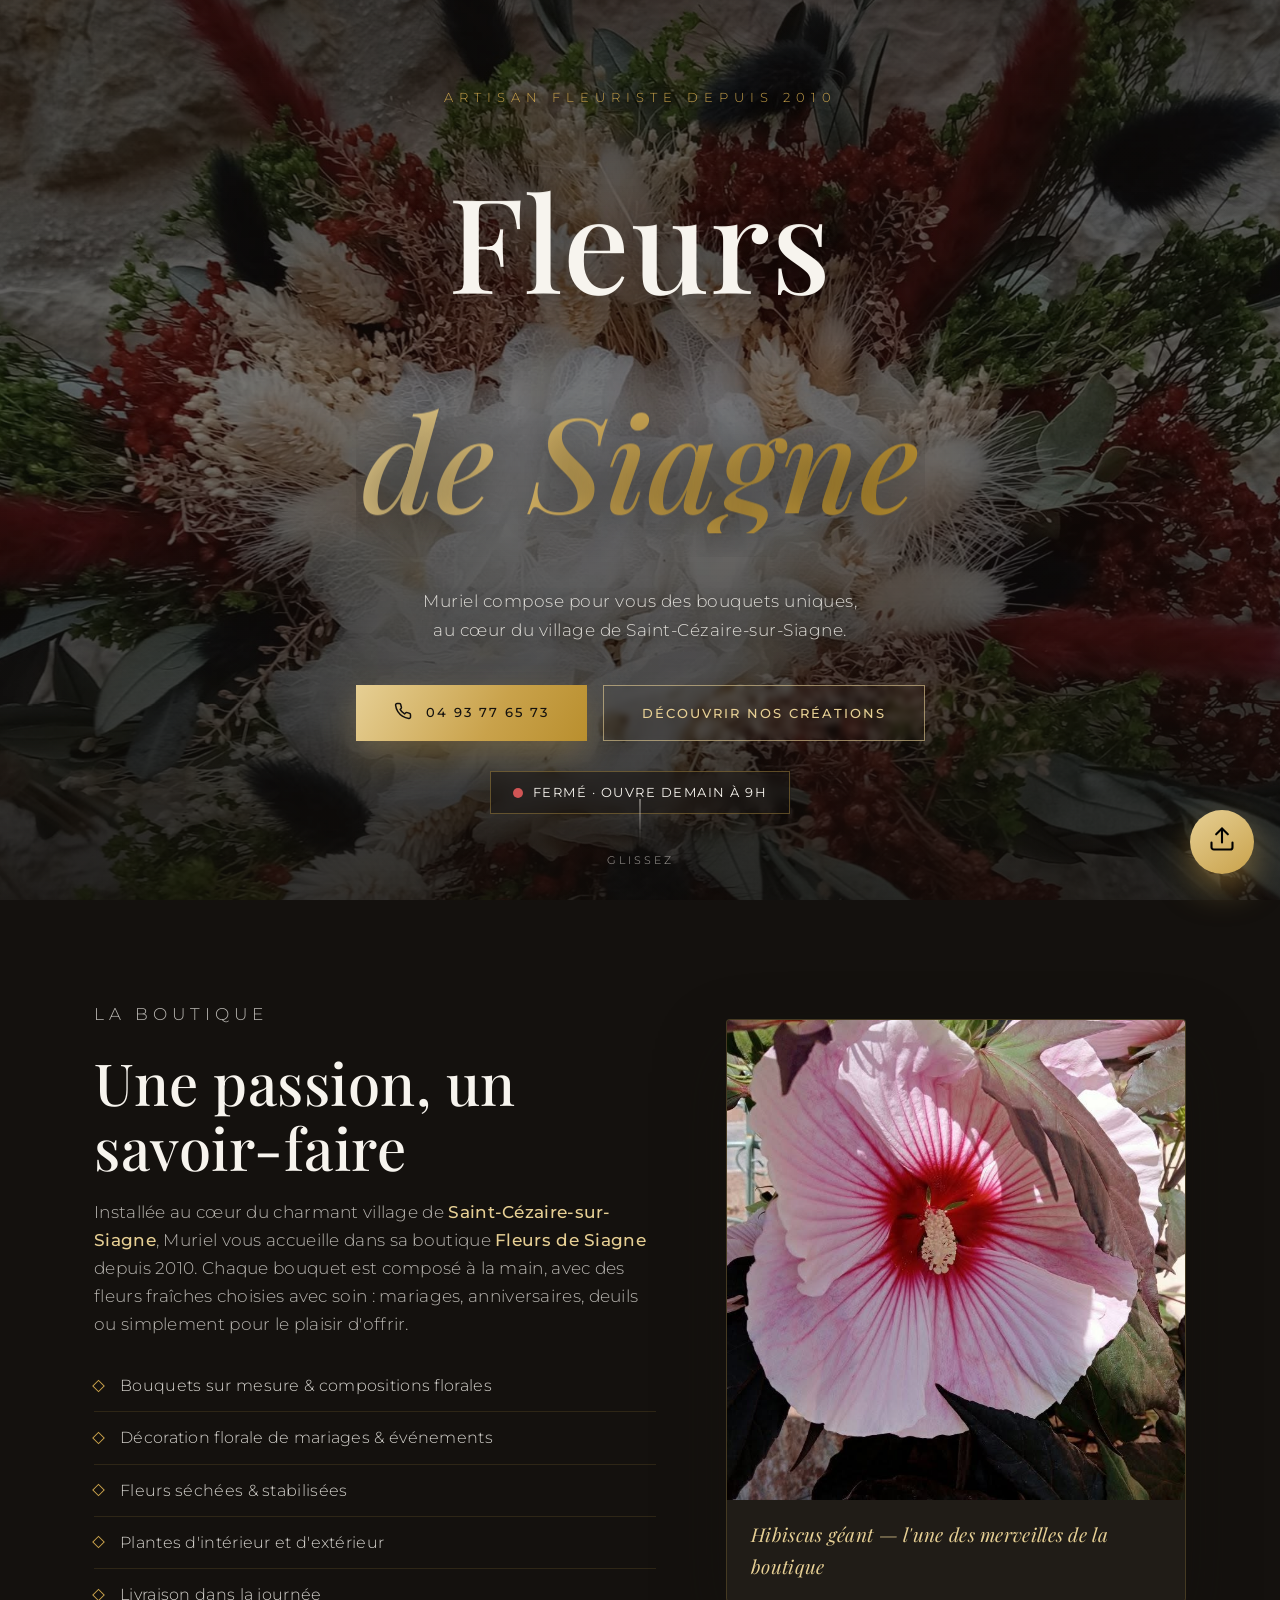
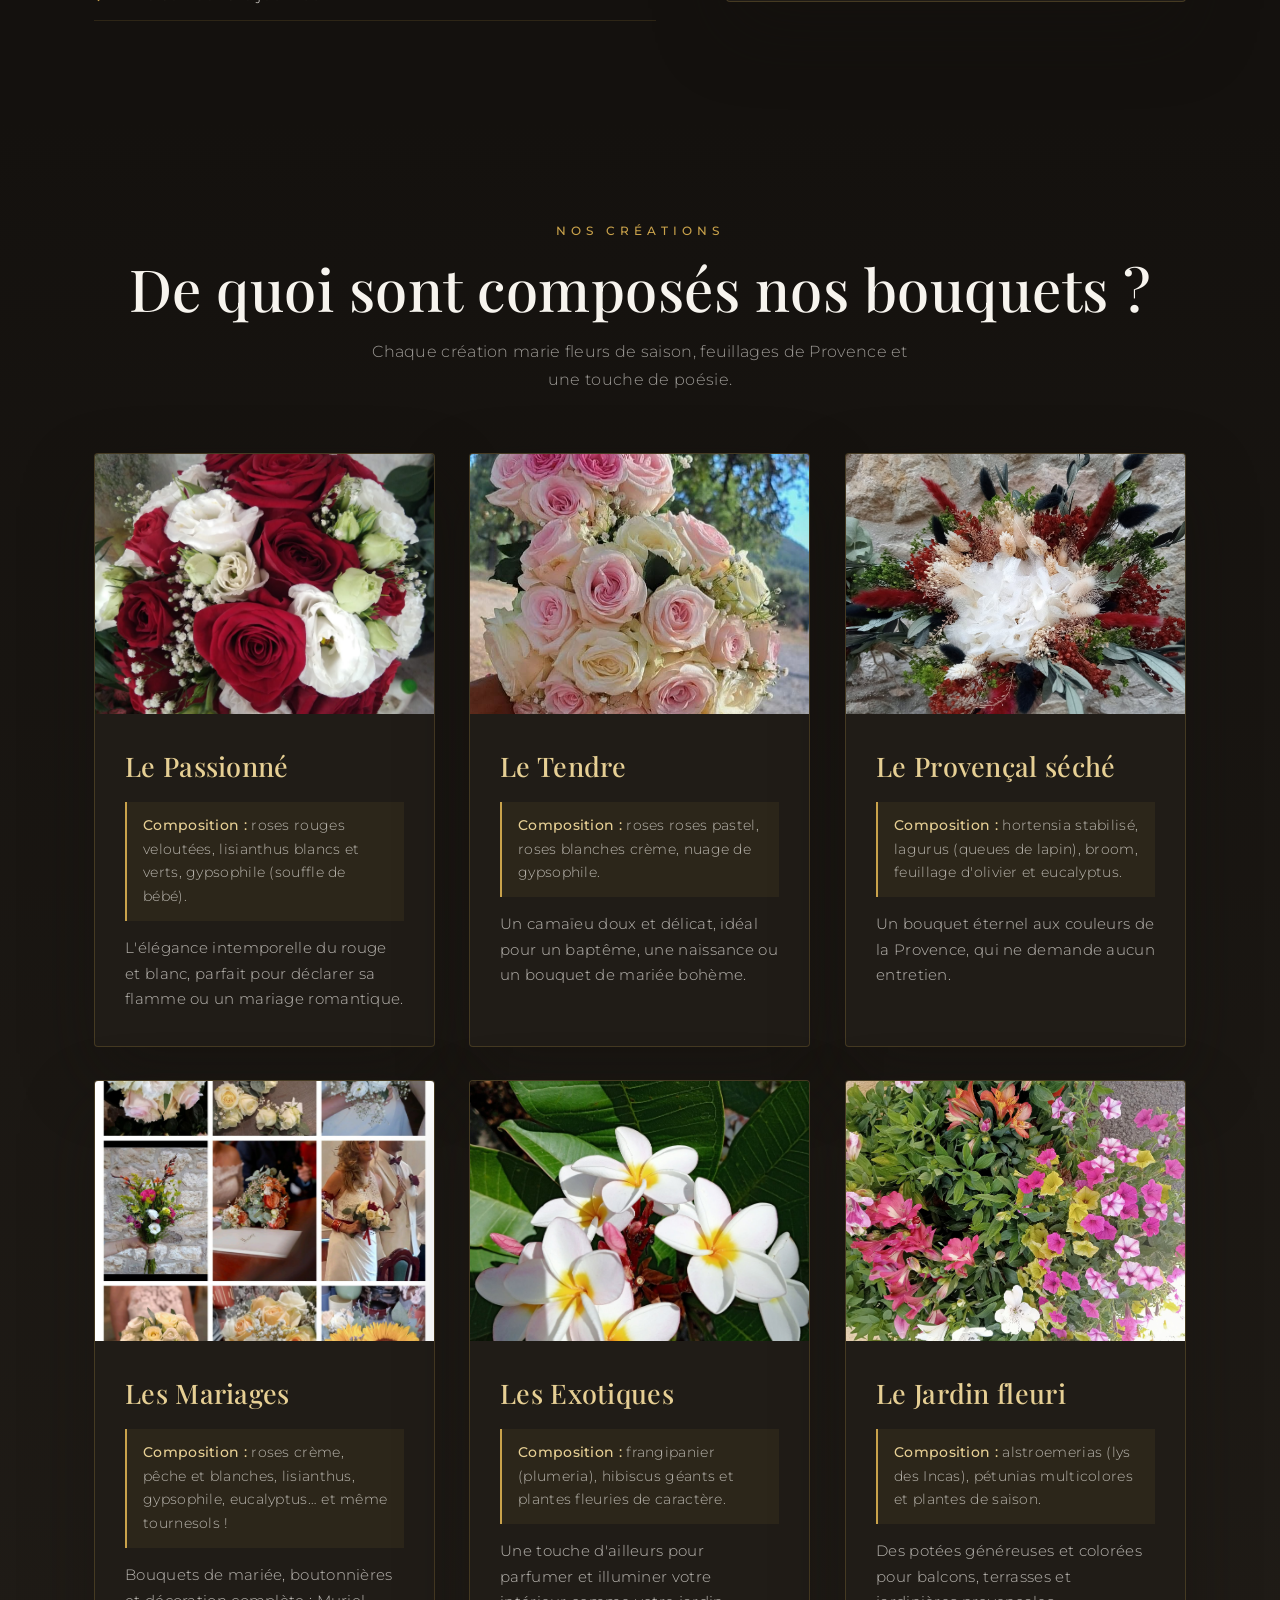
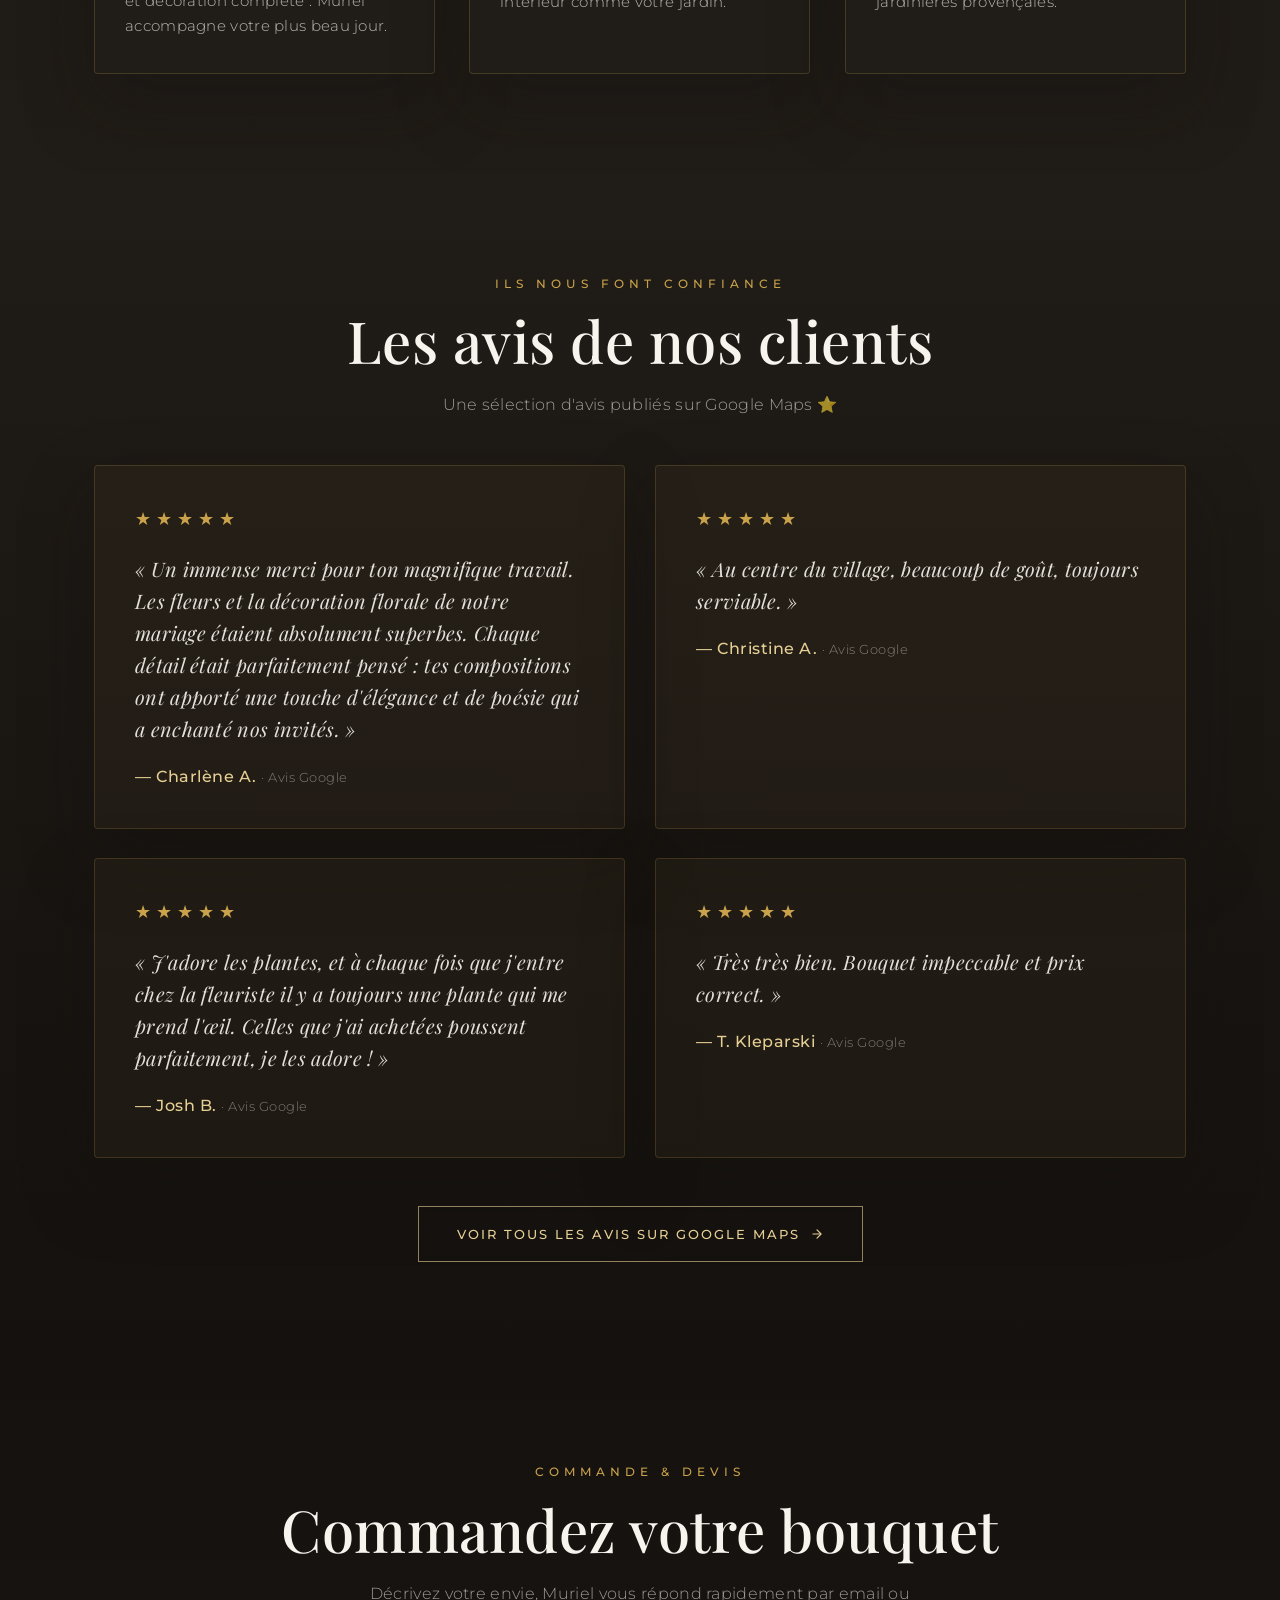
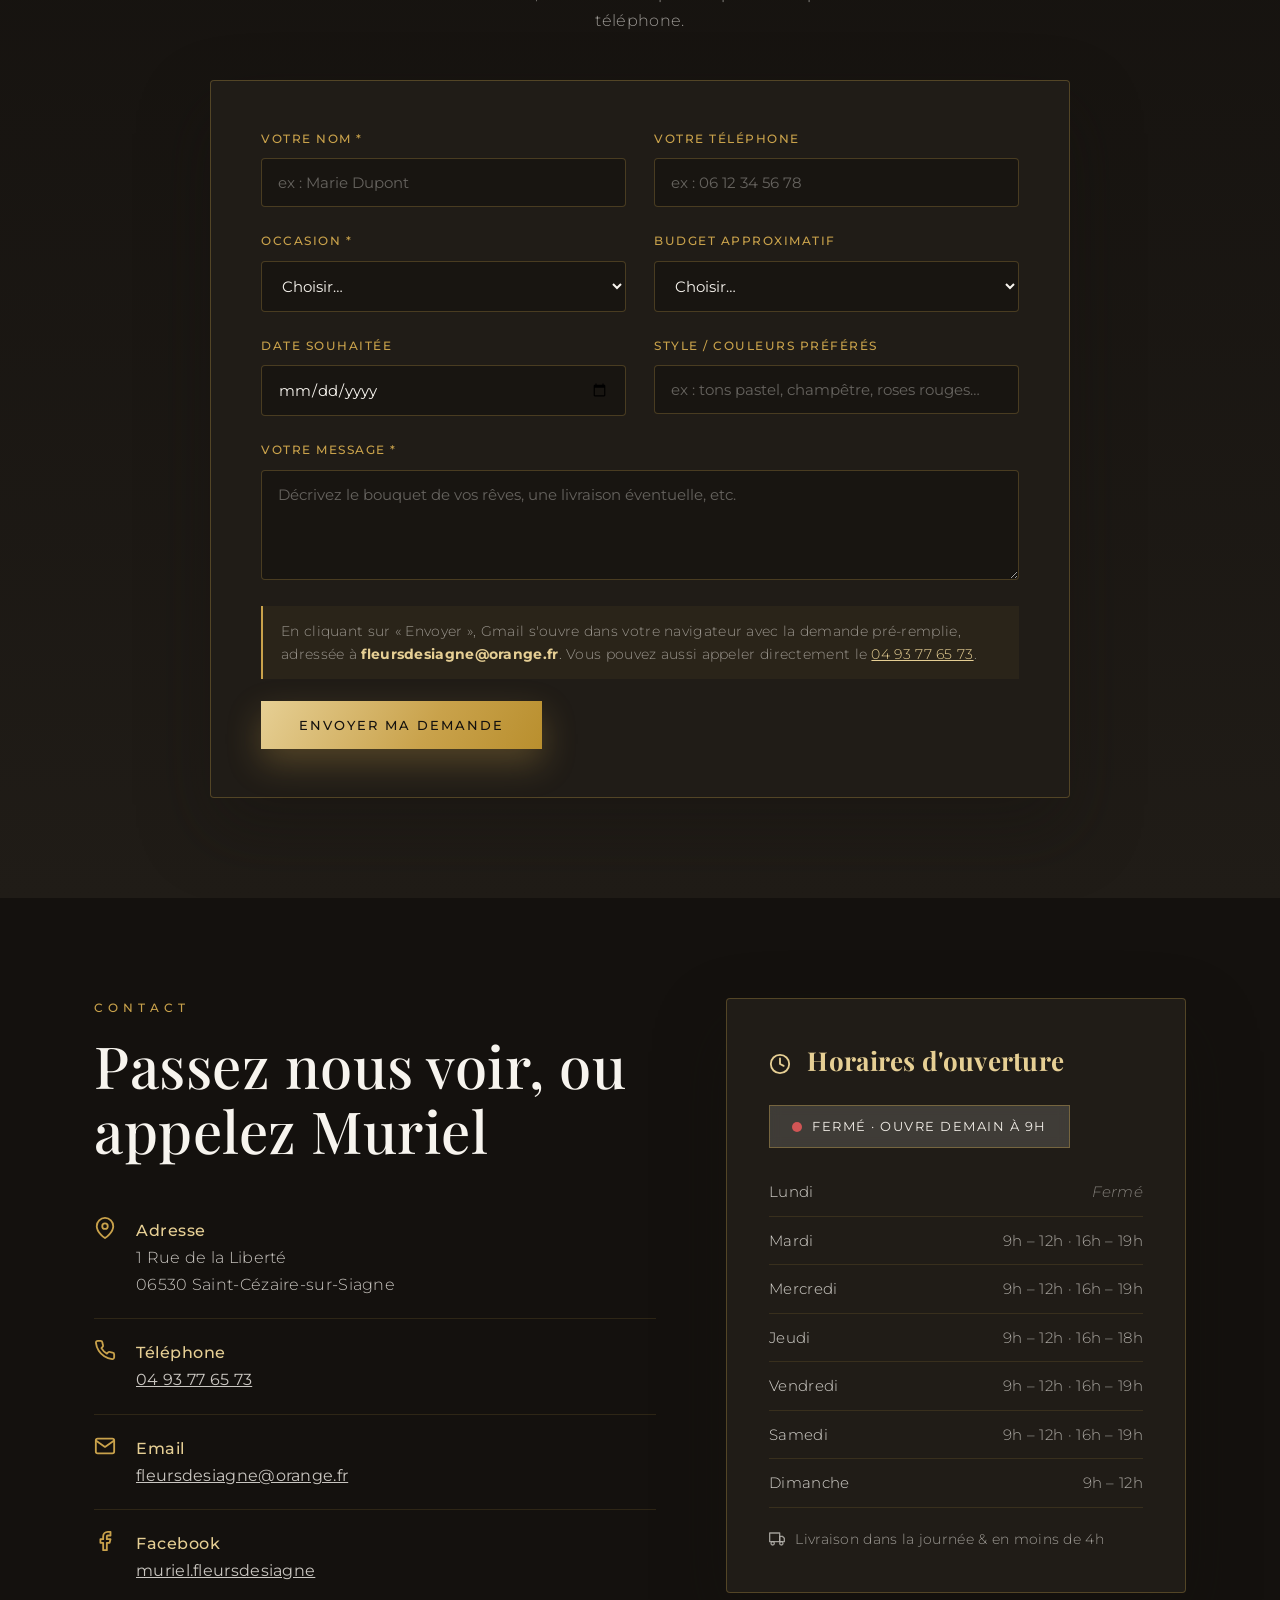
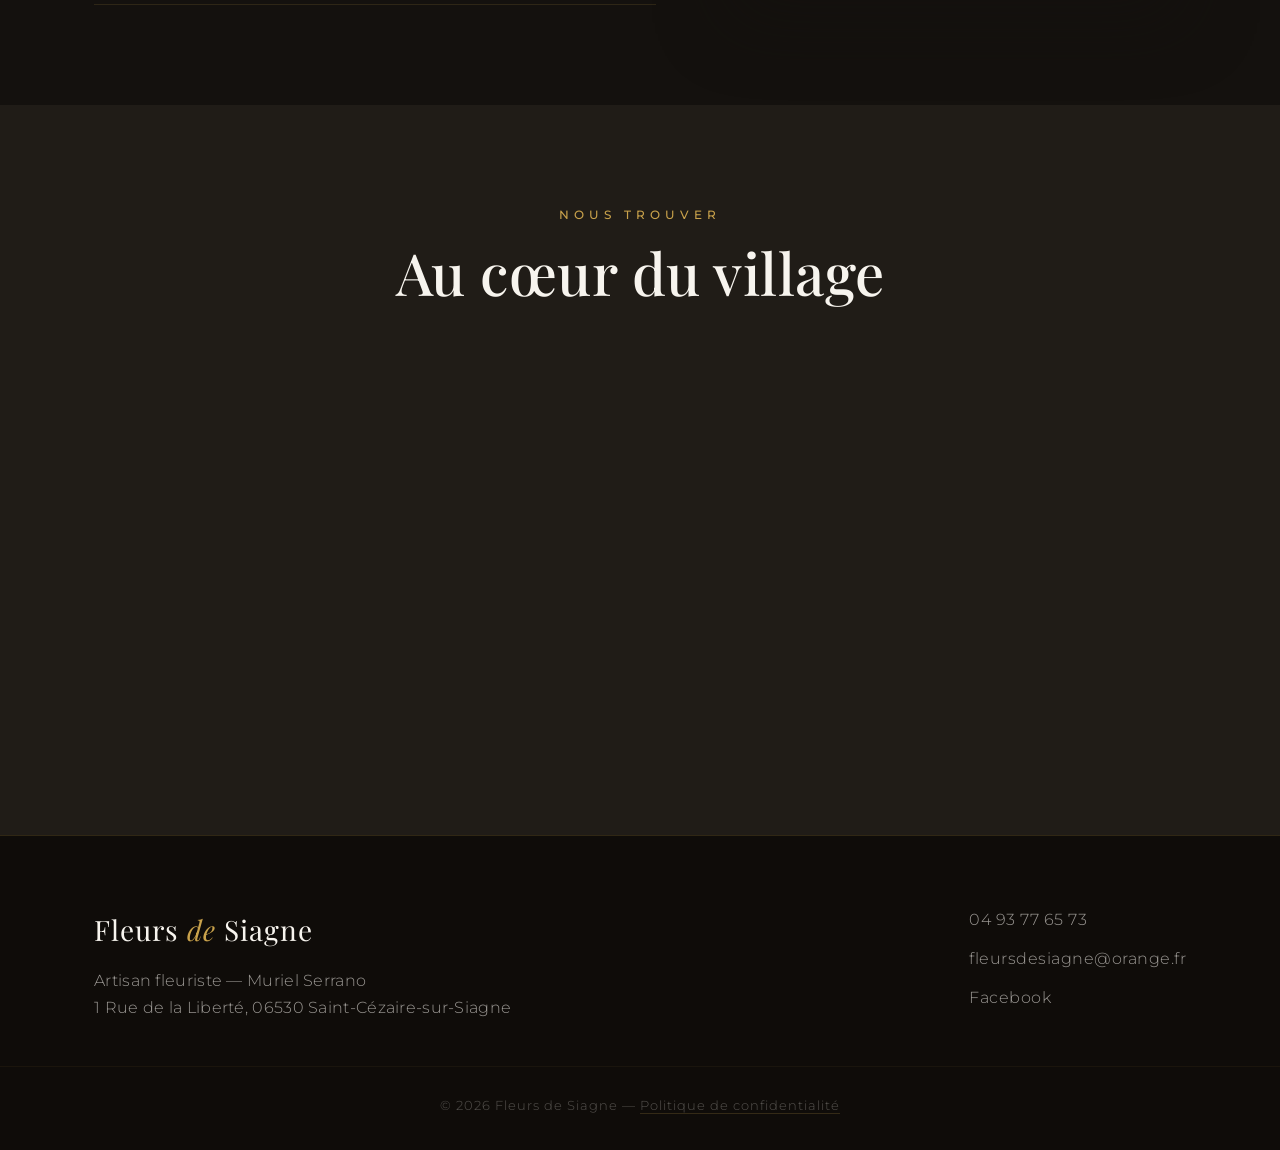
==== commit aeef9eee: "Fix map to show place name not coordinates" ====
--- a/index.html
+++ b/index.html
@@ -238,7 +238,7 @@
         </blockquote>
       </div>
       <div class="reviews-more">
-        <a href="https://www.google.com/maps?q=Fleurs+de+Siagne,+1+Rue+de+la+Libert%C3%A9,+06530+Saint-C%C3%A9zaire-sur-Siagne" target="_blank" rel="noopener" class="btn btn-ghost">
+        <a href="https://www.google.com/maps/place/Fleurs+de+Siagne/@43.6497535,6.7925884,17z" target="_blank" rel="noopener" class="btn btn-ghost">
           Voir tous les avis sur Google Maps
           <svg width="14" height="14" viewBox="0 0 24 24" fill="none" stroke="currentColor" stroke-width="2" stroke-linecap="round" stroke-linejoin="round" style="margin-left:10px;vertical-align:-2px"><path d="M5 12h13"/><path d="m12 5 7 7-7 7"/></svg>
         </a>
@@ -382,7 +382,7 @@
     <div class="map-wrap">
       <iframe
         title="Fleurs de Siagne sur Google Maps"
-        src="https://www.google.com/maps/embed?q=43.6497535,6.7925884&hl=fr&z=17"
+        src="https://www.google.com/maps/embed?q=Fleurs+de+Siagne+1+Rue+de+la+Libert%C3%A9+06530+Saint-C%C3%A9zaire-sur-Siagne&hl=fr&z=17"
         allowfullscreen></iframe>
     </div>
   </section>
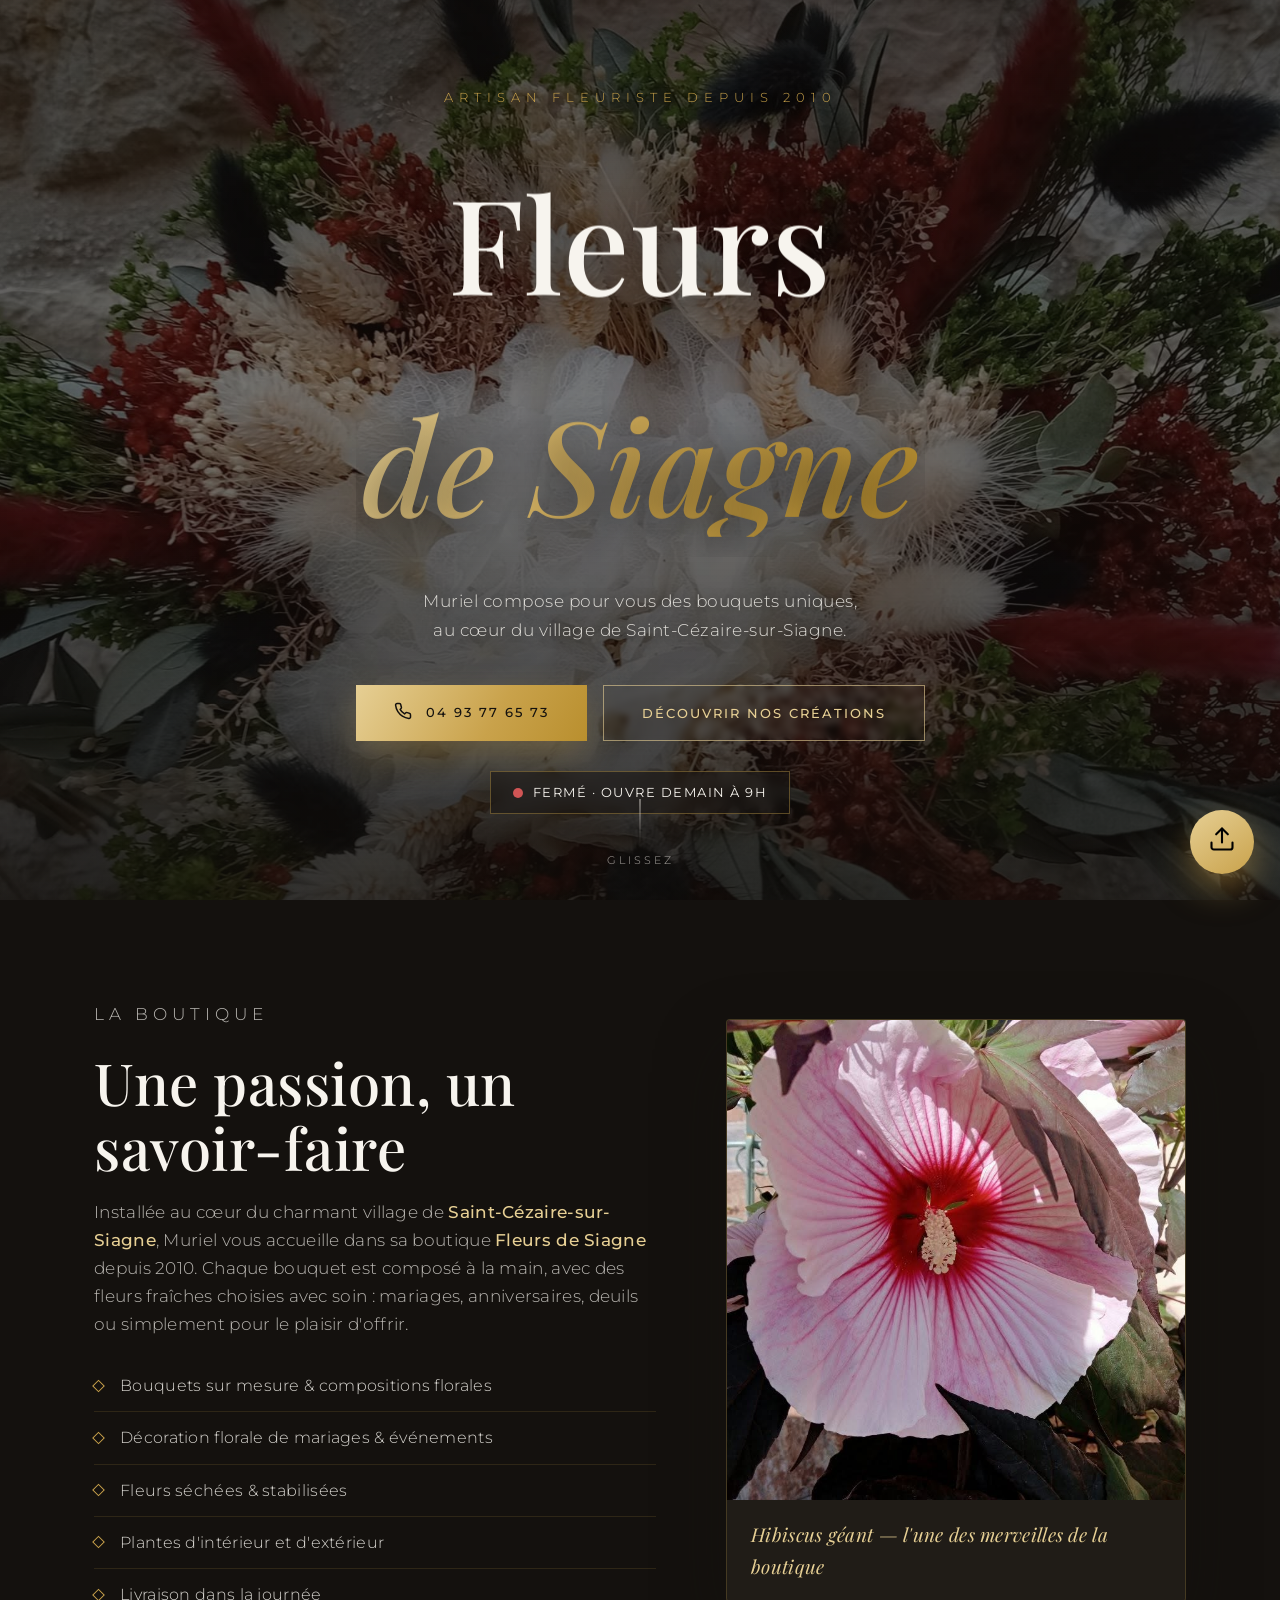
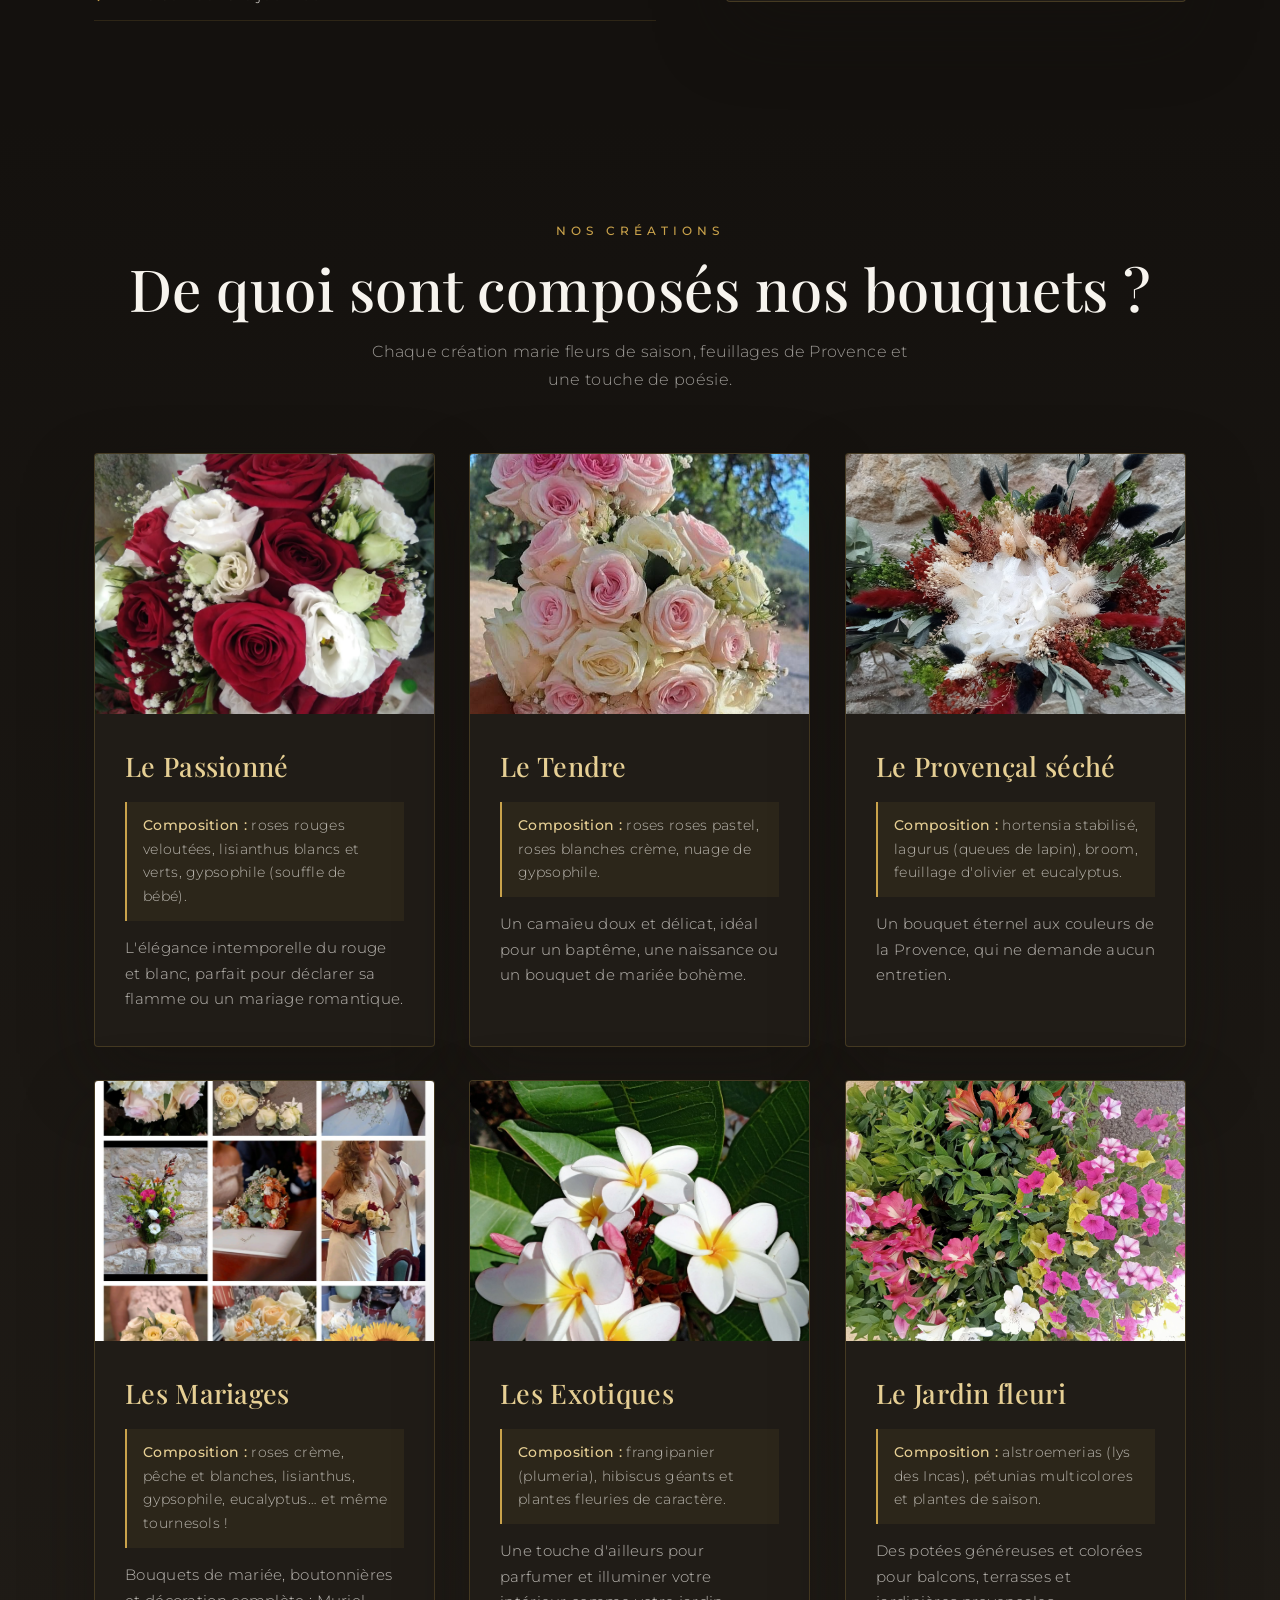
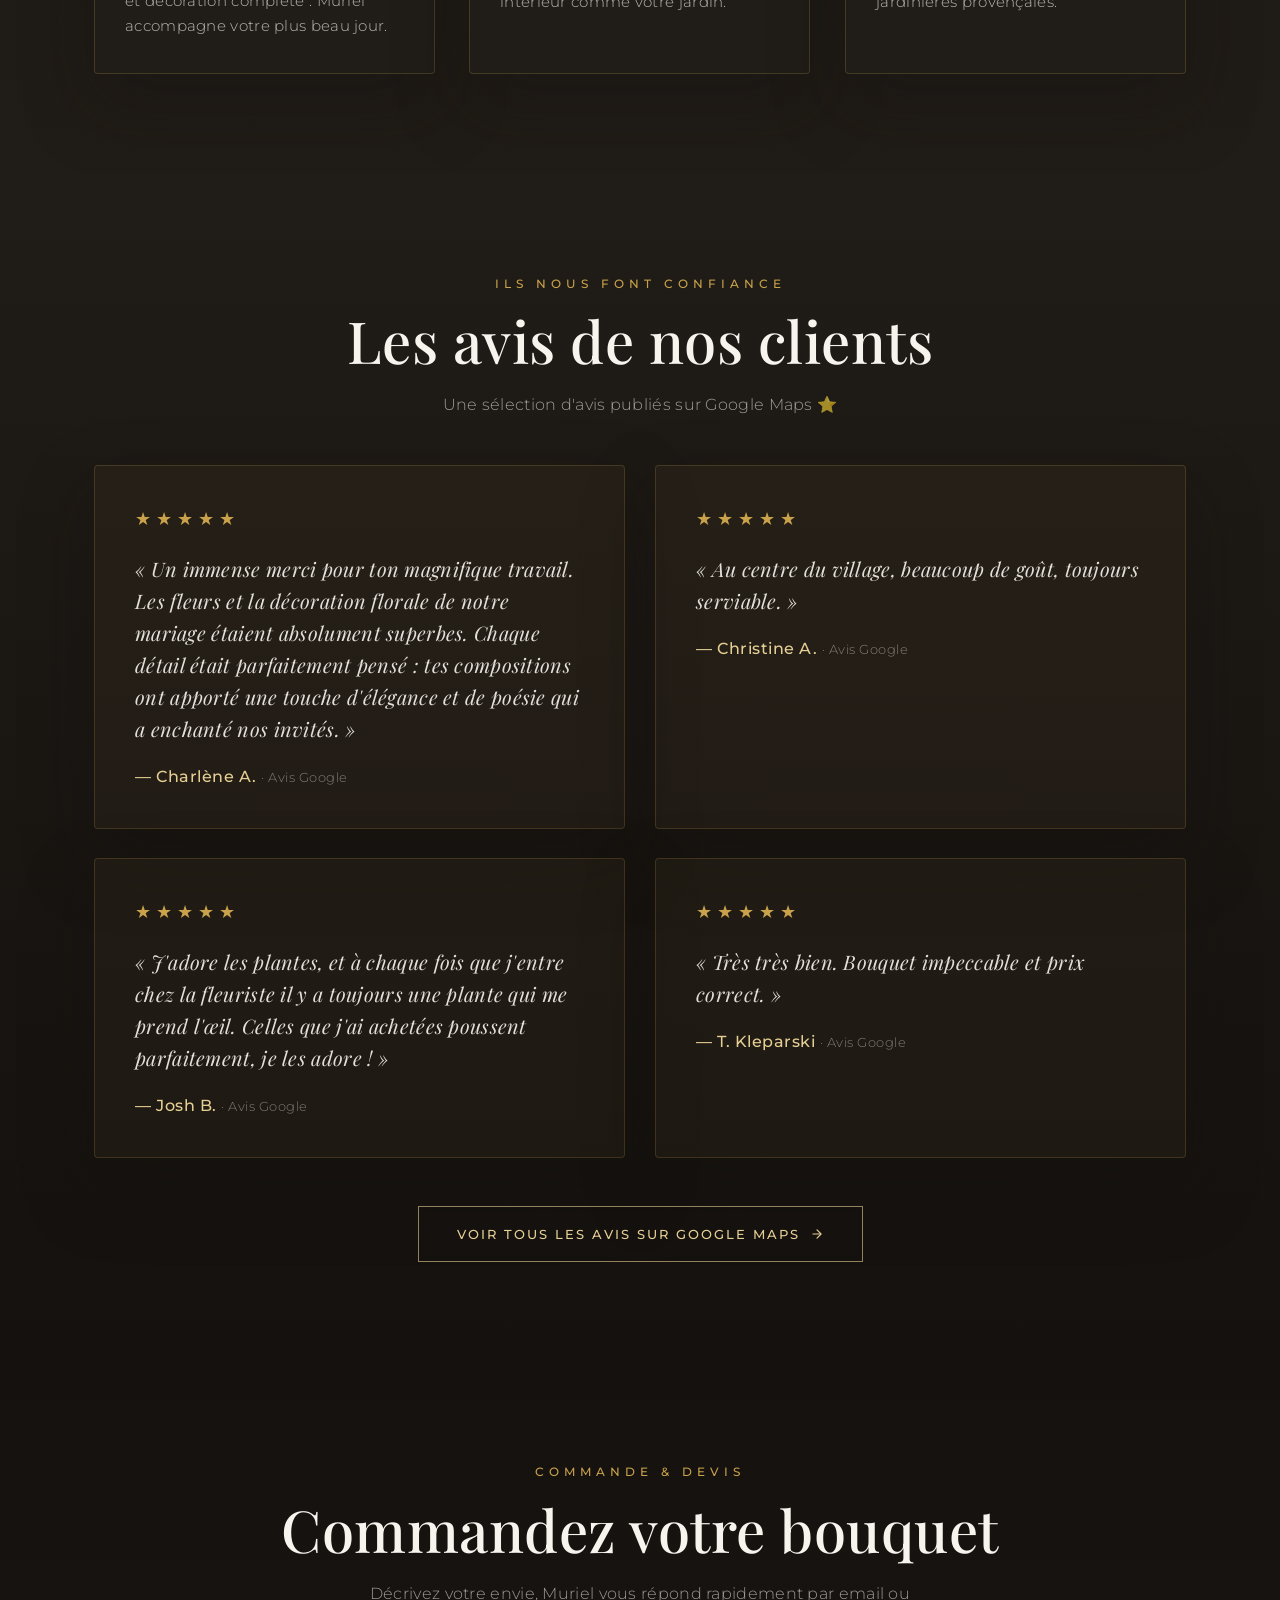
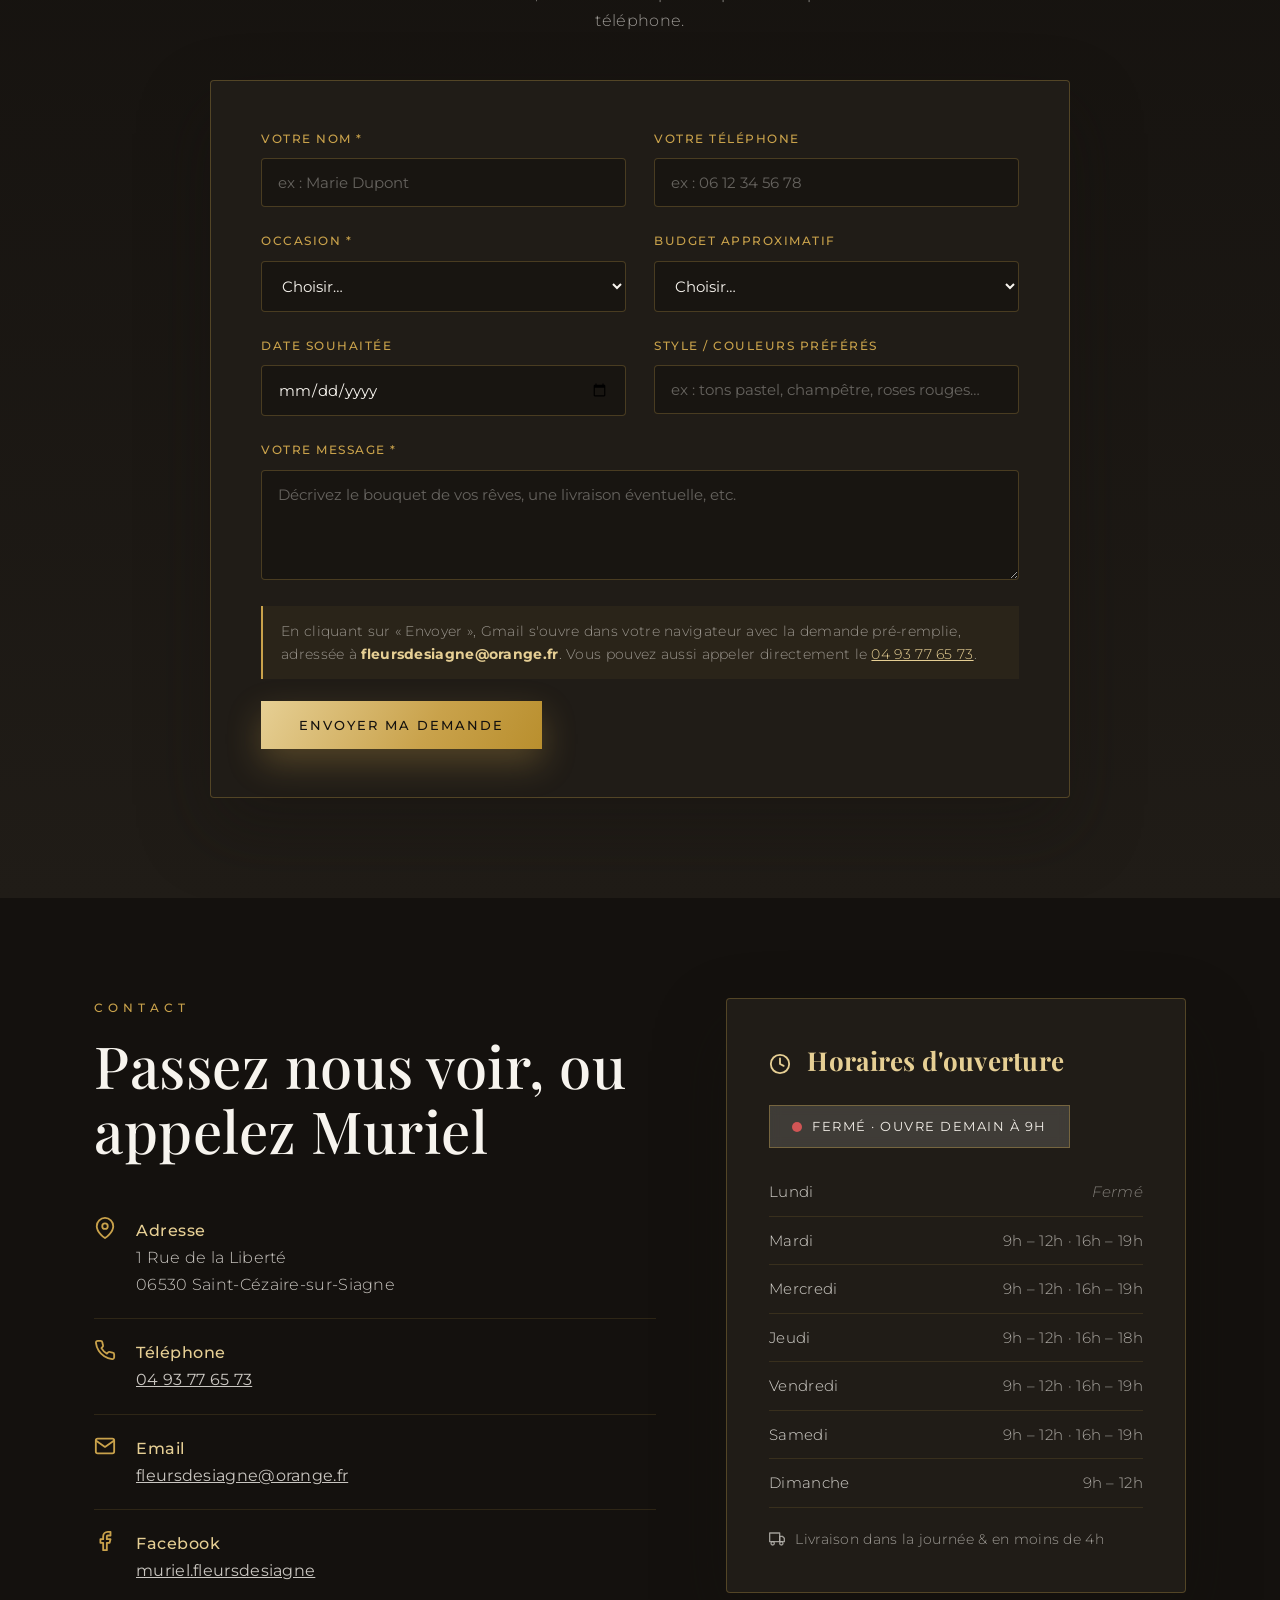
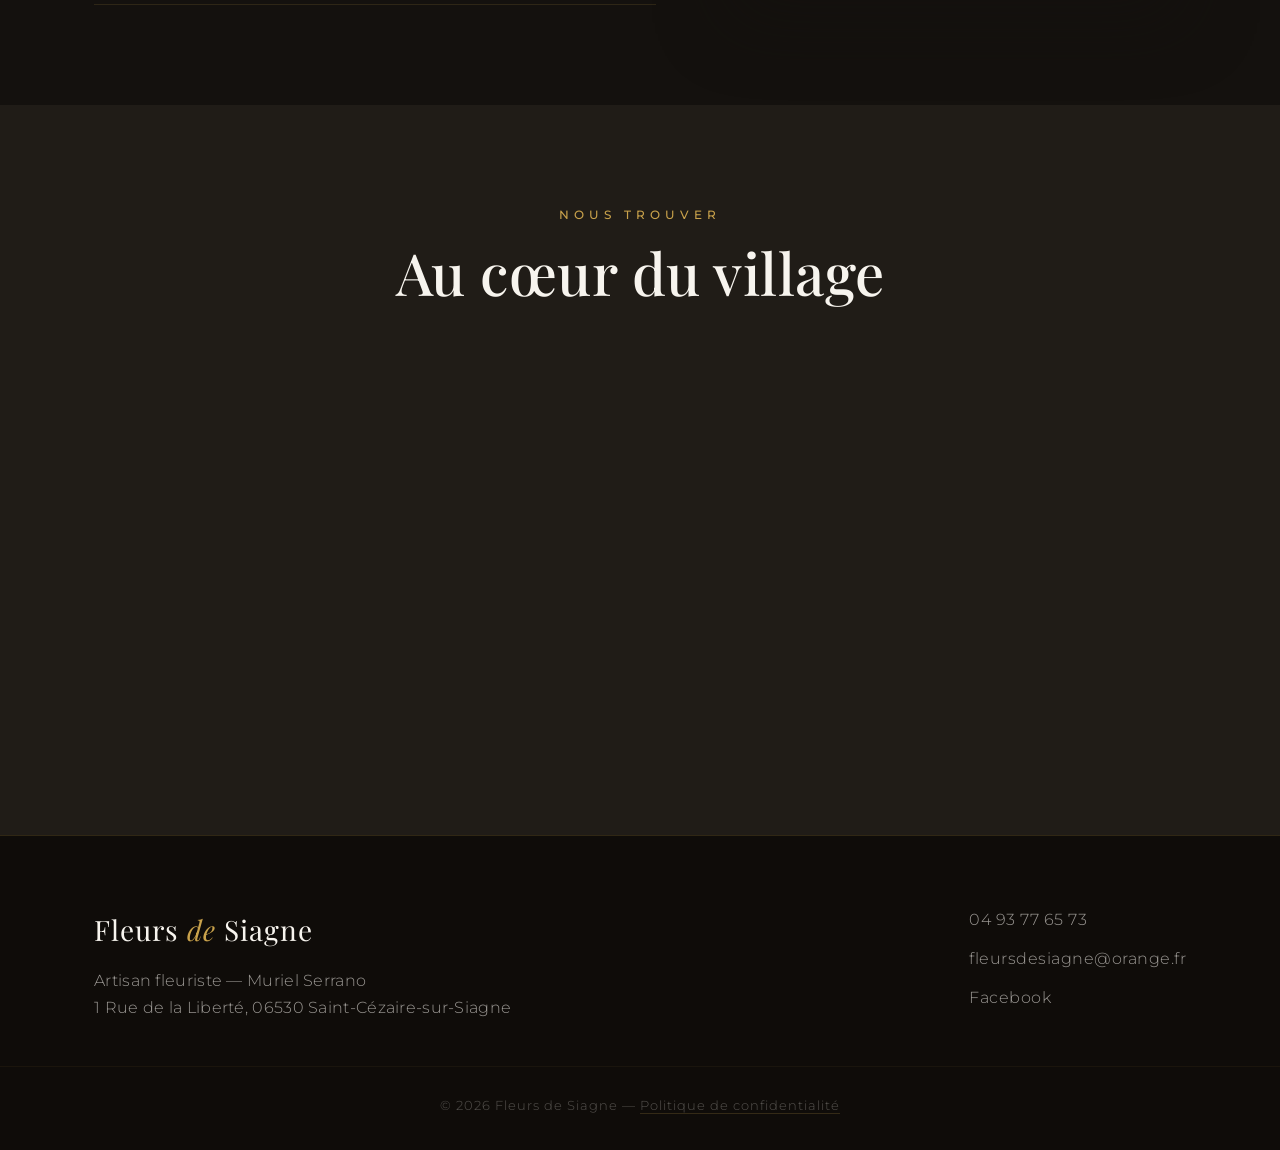
==== commit 0adfa5ec: "Fix map embed using official Maps Embed API" ====
--- a/index.html
+++ b/index.html
@@ -382,7 +382,7 @@
     <div class="map-wrap">
       <iframe
         title="Fleurs de Siagne sur Google Maps"
-        src="https://www.google.com/maps/embed?q=Fleurs+de+Siagne+1+Rue+de+la+Libert%C3%A9+06530+Saint-C%C3%A9zaire-sur-Siagne&hl=fr&z=17"
+        src="https://www.google.com/maps/embed/v1/place?key=AIzaSyB41DRUbKWJHPxaFjMAwdrzWzbVKartNGg&q=Fleurs+de+Siagne+1+Rue+de+la+Libert%C3%A9+06530+Saint-C%C3%A9zaire-sur-Siagne"
         allowfullscreen></iframe>
     </div>
   </section>
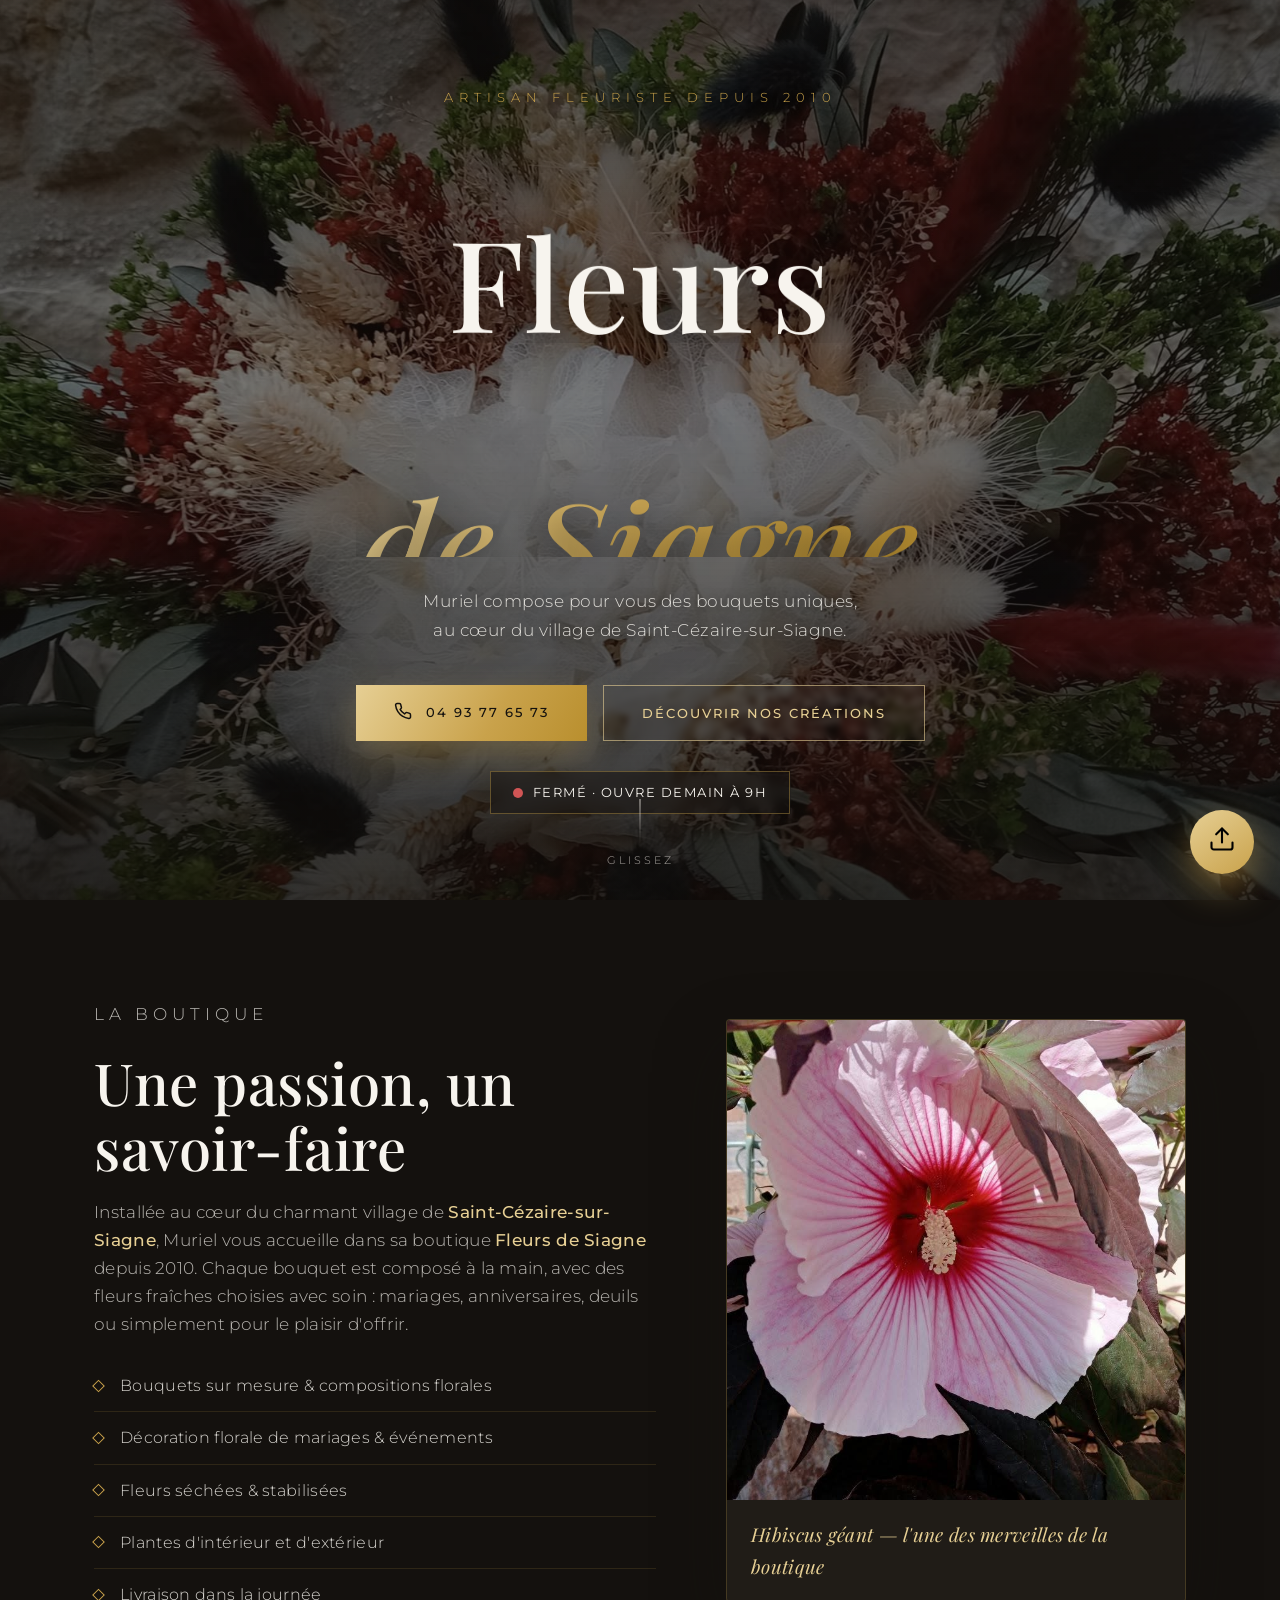
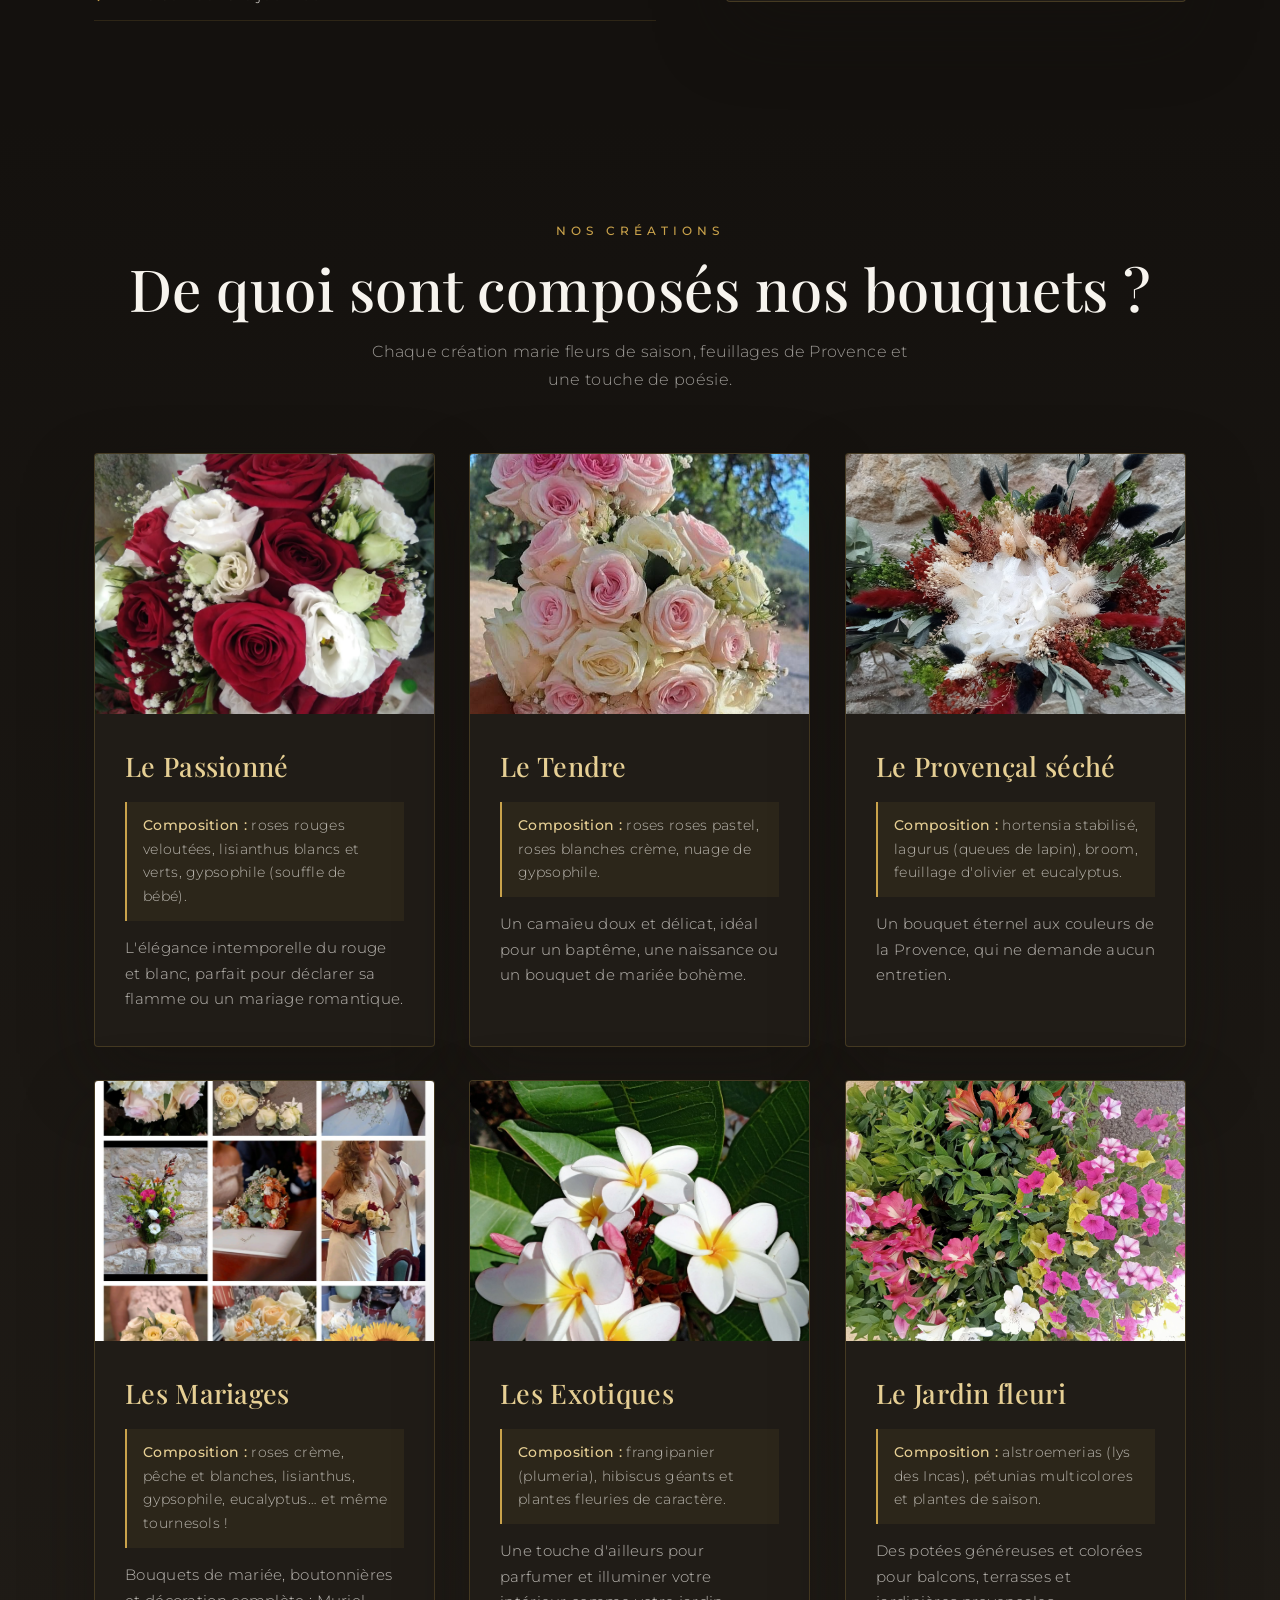
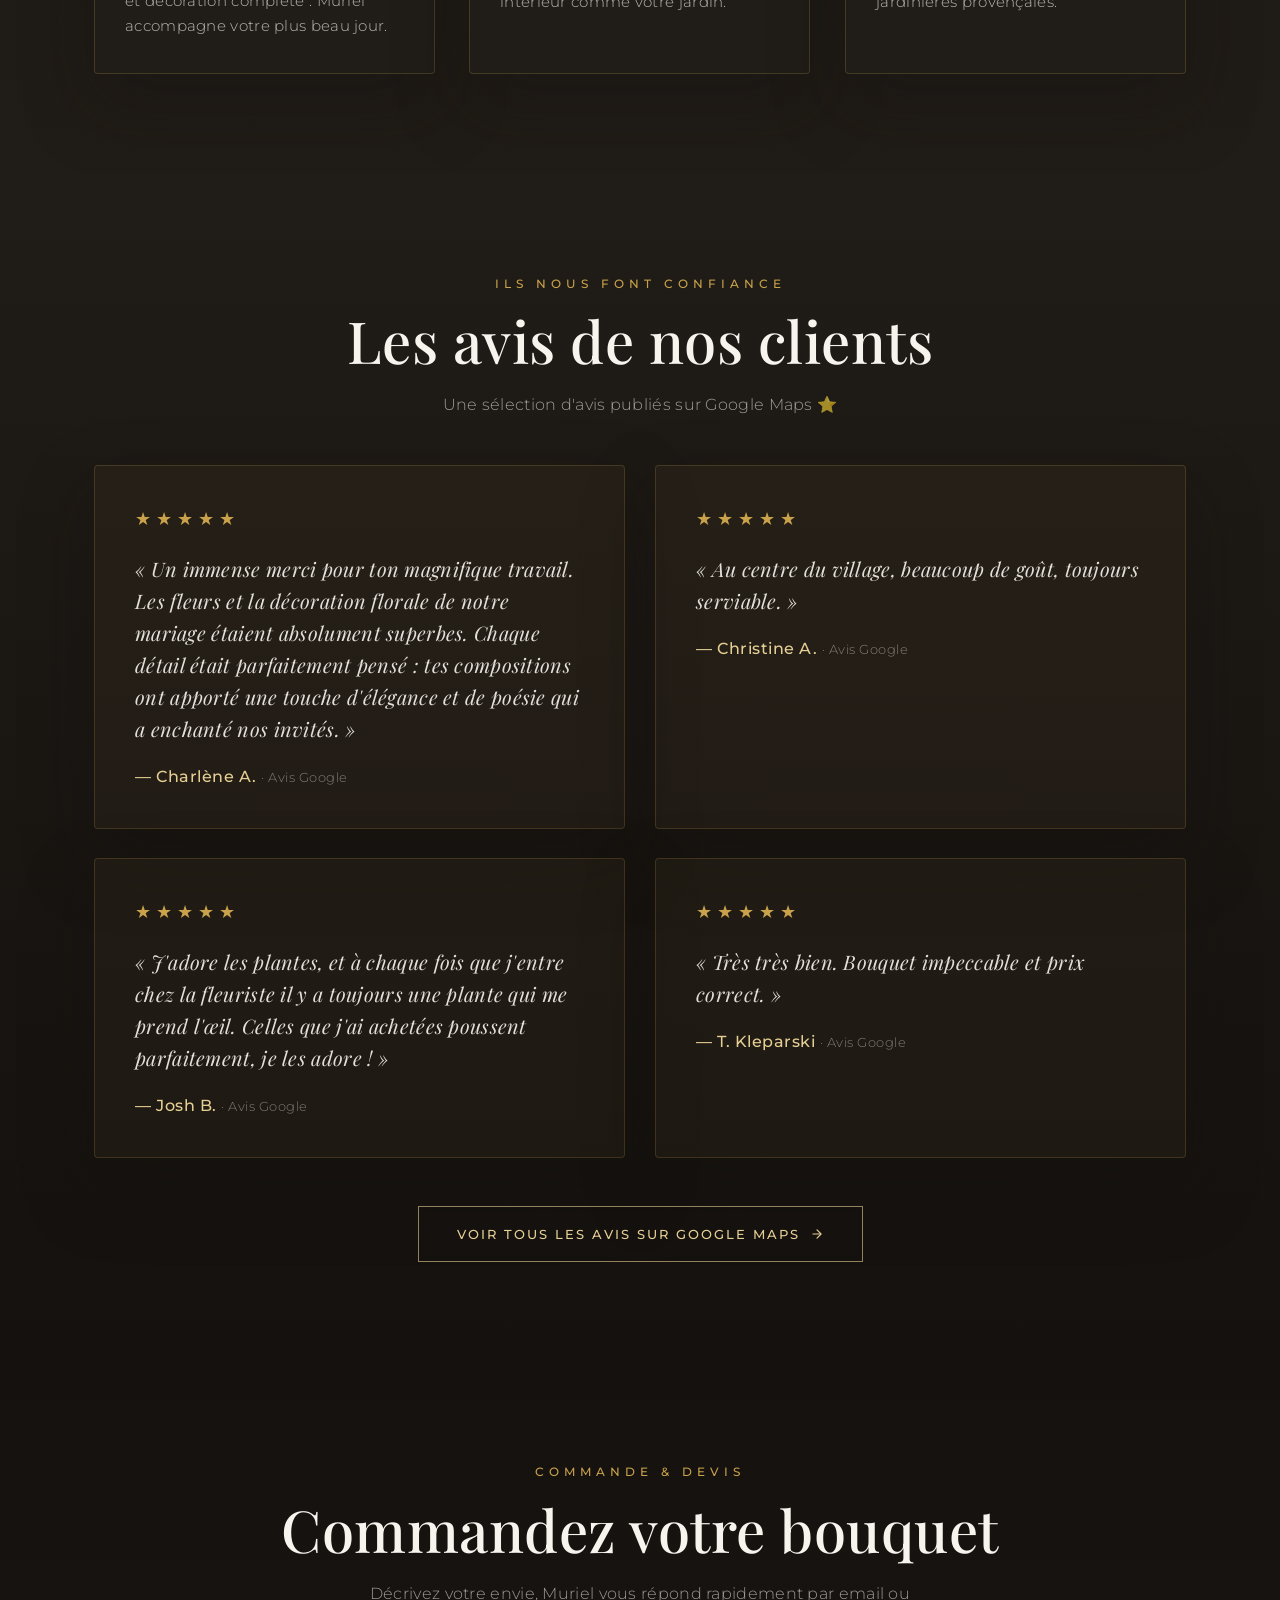
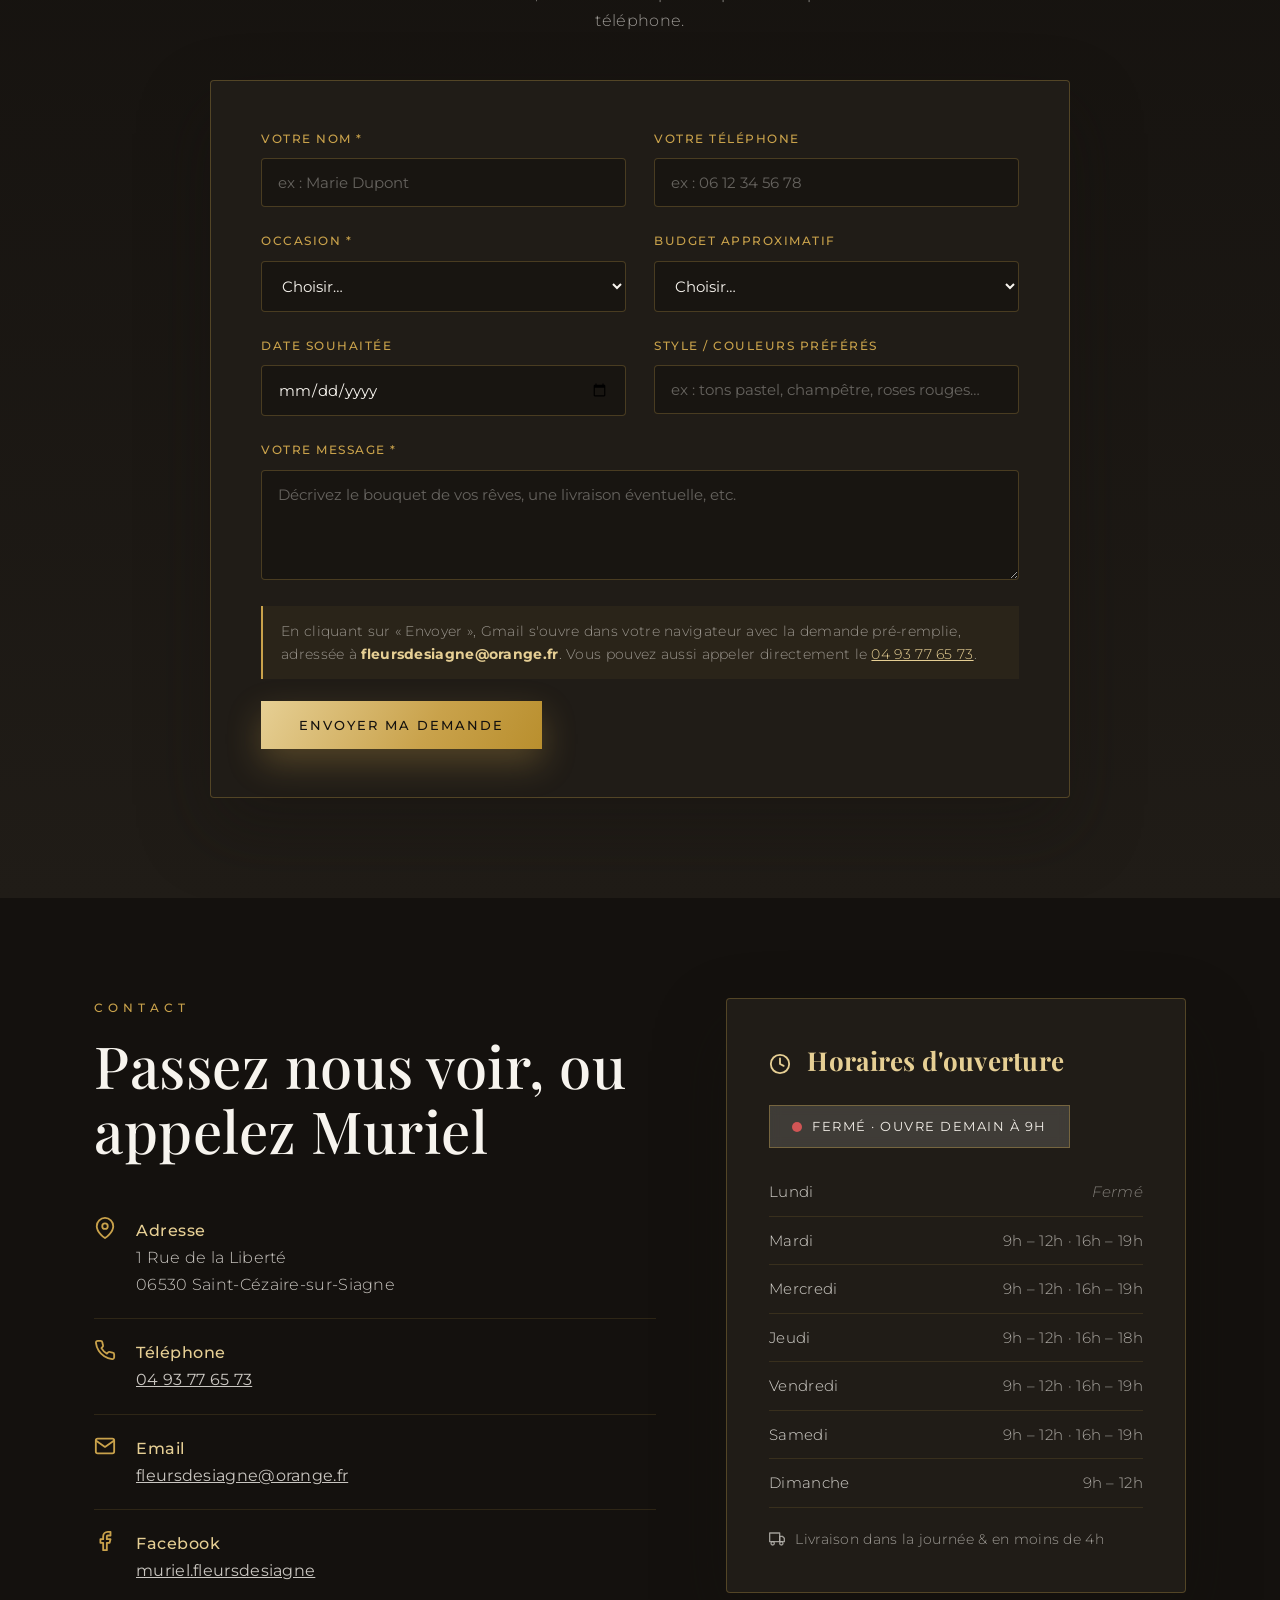
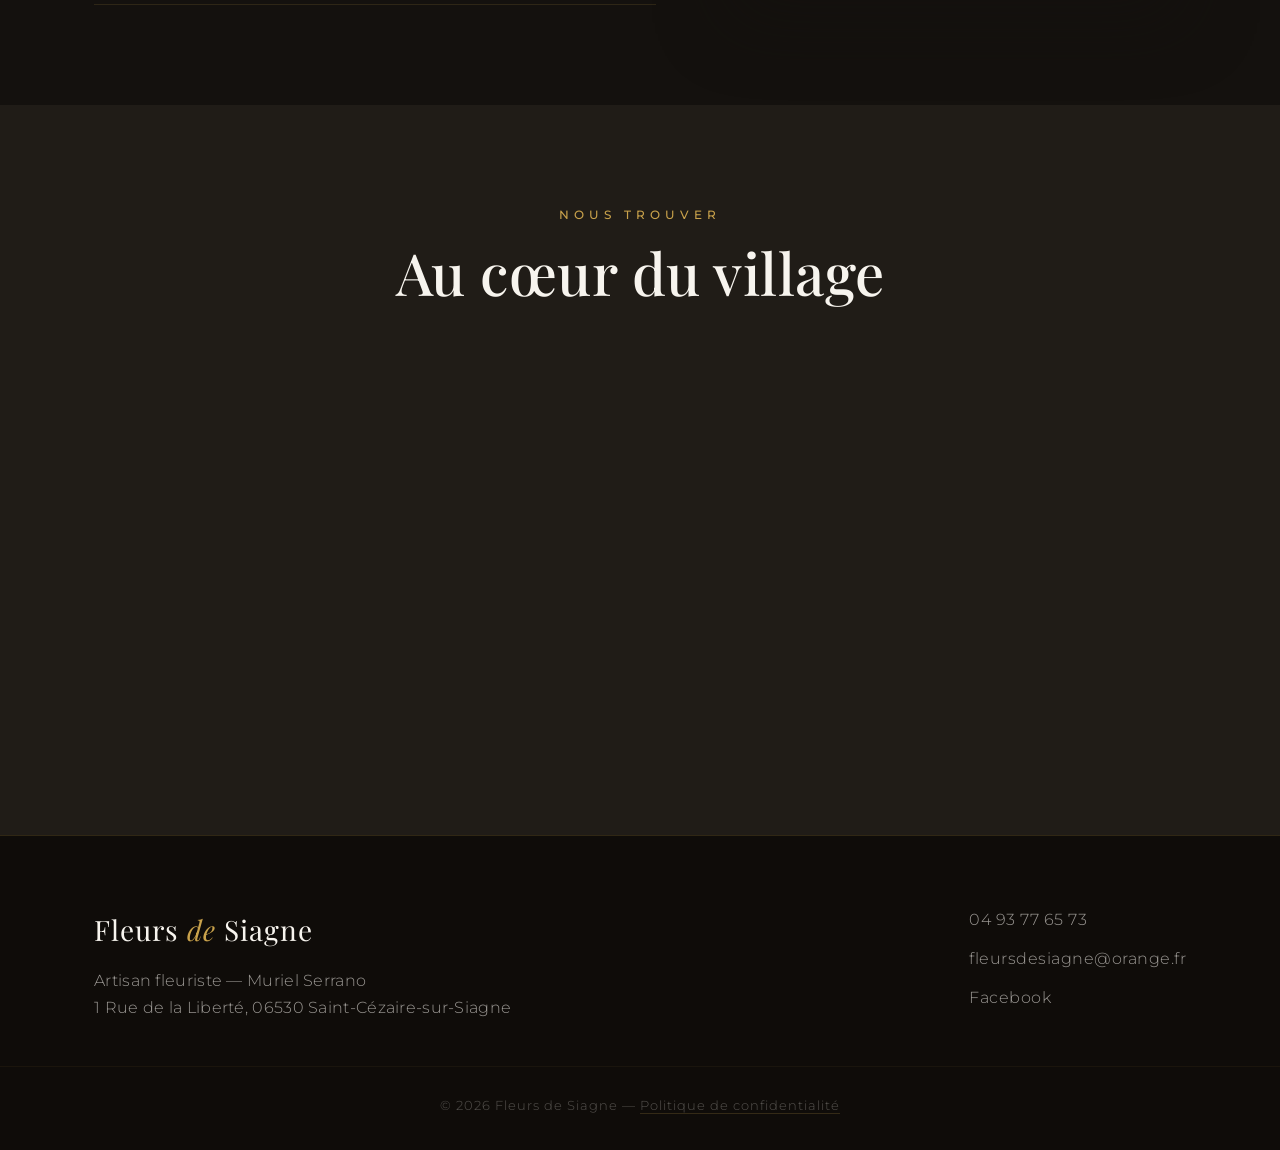
==== commit 86e7da58: "Fix maps embed with correct place ID" ====
--- a/index.html
+++ b/index.html
@@ -382,7 +382,7 @@
     <div class="map-wrap">
       <iframe
         title="Fleurs de Siagne sur Google Maps"
-        src="https://www.google.com/maps/embed/v1/place?key=AIzaSyB41DRUbKWJHPxaFjMAwdrzWzbVKartNGg&q=Fleurs+de+Siagne+1+Rue+de+la+Libert%C3%A9+06530+Saint-C%C3%A9zaire-sur-Siagne"
+        src="https://www.google.com/maps/embed?pb=!1m18!1m12!1m3!1d2893!2d6.7924013!3d43.6497497!2m3!1f0!2f0!3f0!3m2!1i1024!2i768!4f13.1!3m3!1m2!1s0x12cc21758ed5d321%3A0x54c07622ca8690a8!2sFleurs+de+Siagne!5e0!3m2!1sfr!2sfr"
         allowfullscreen></iframe>
     </div>
   </section>
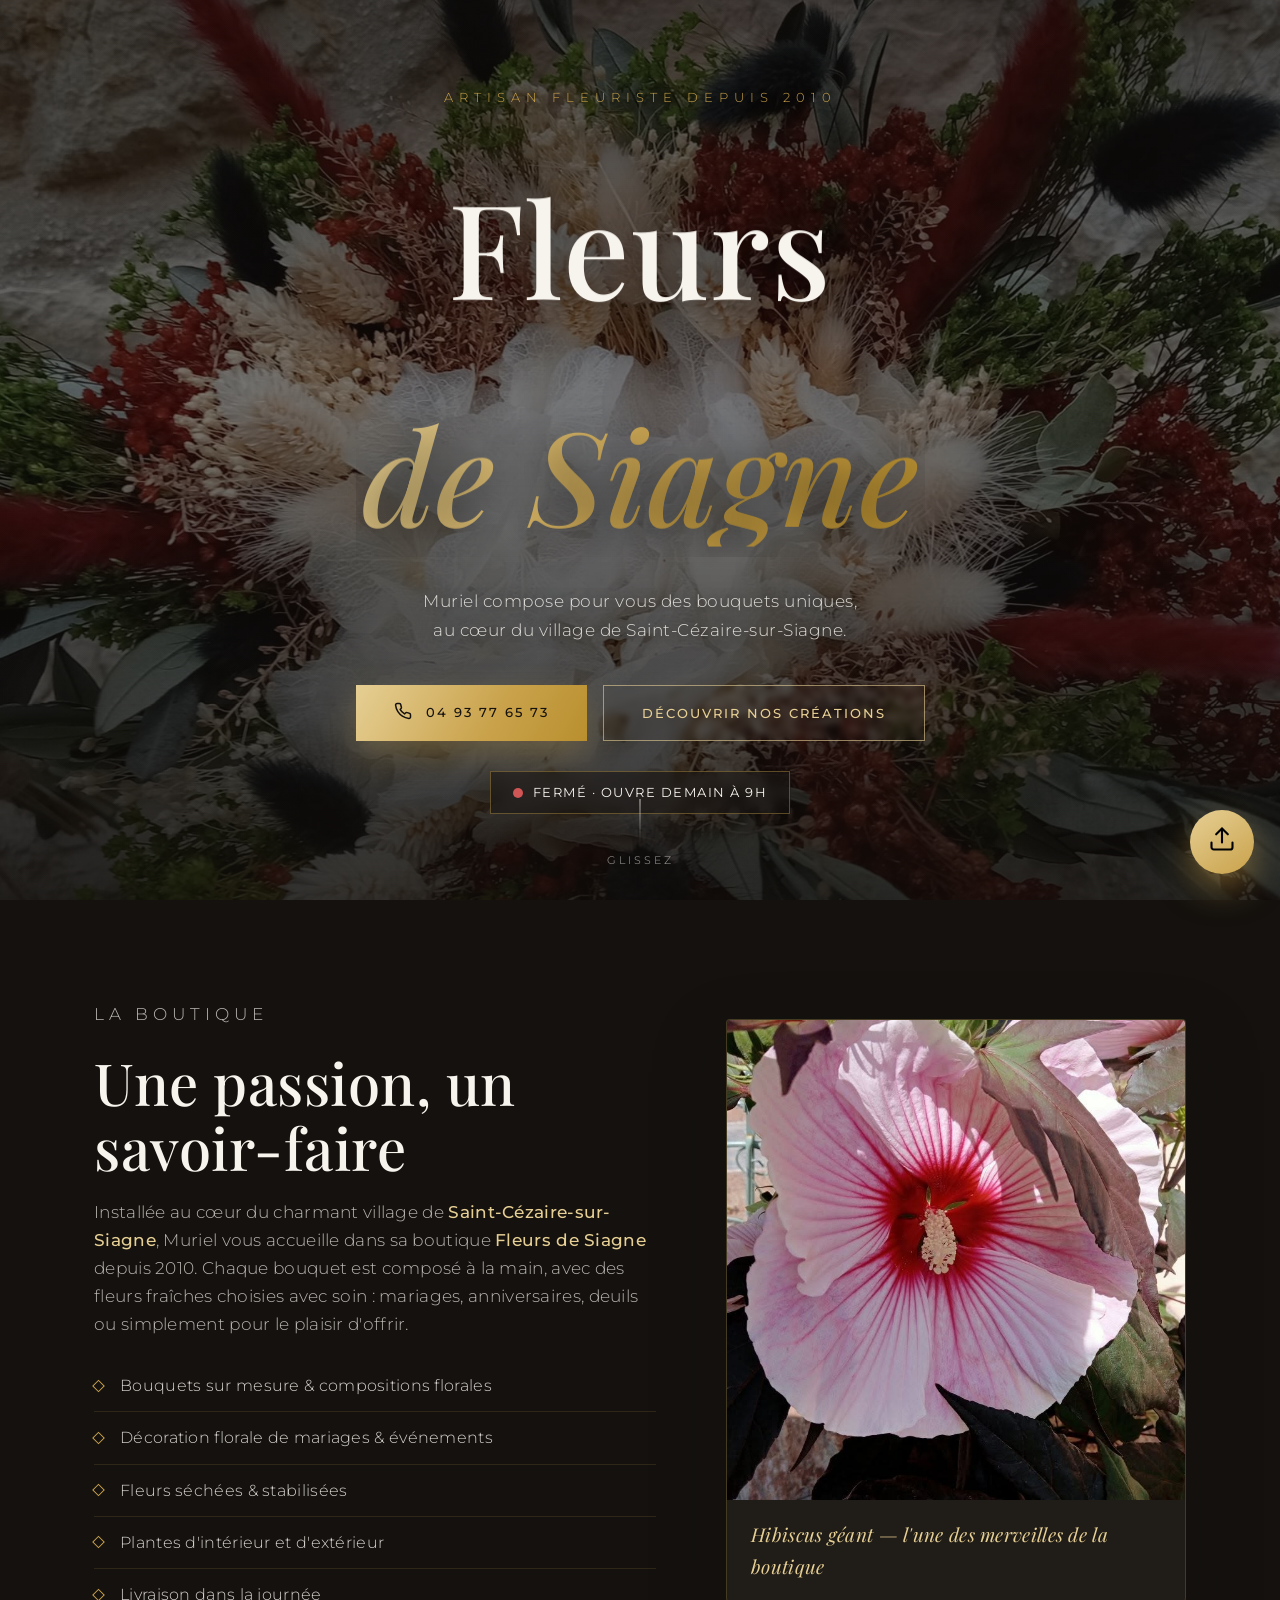
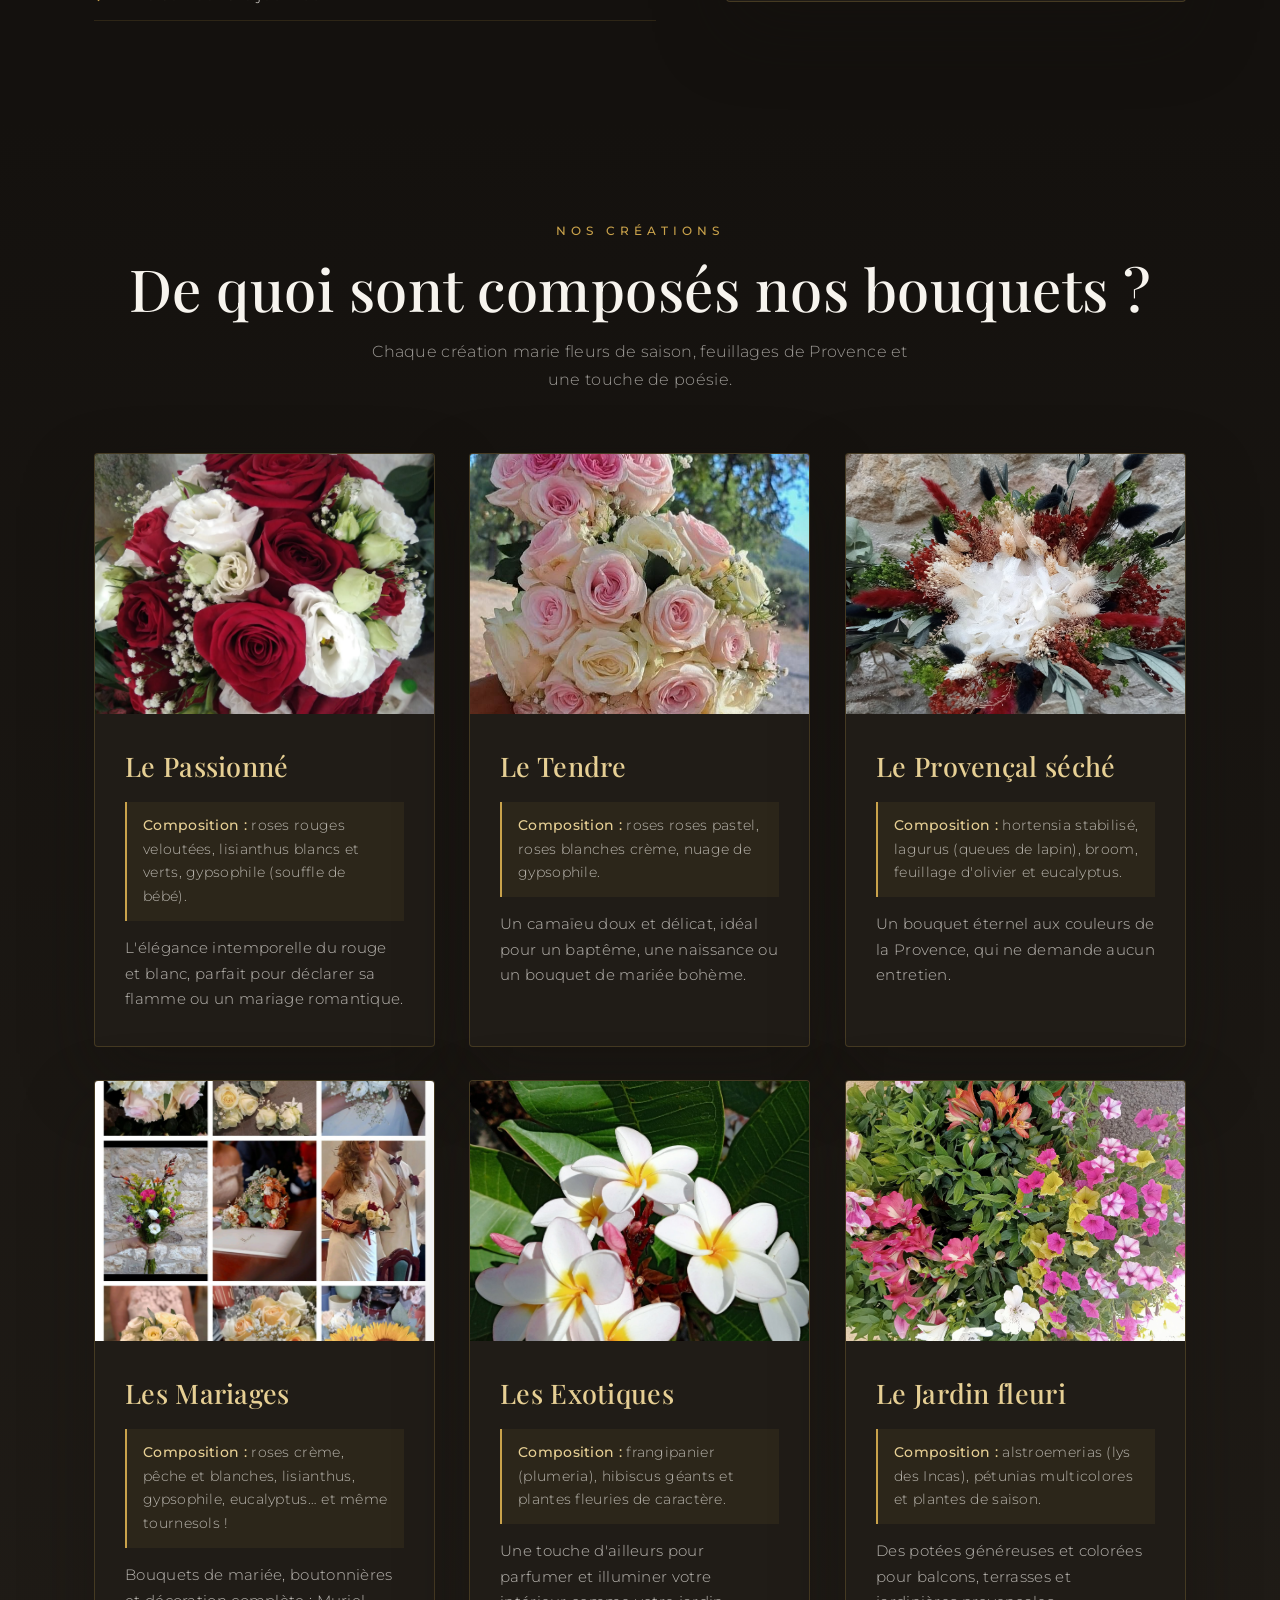
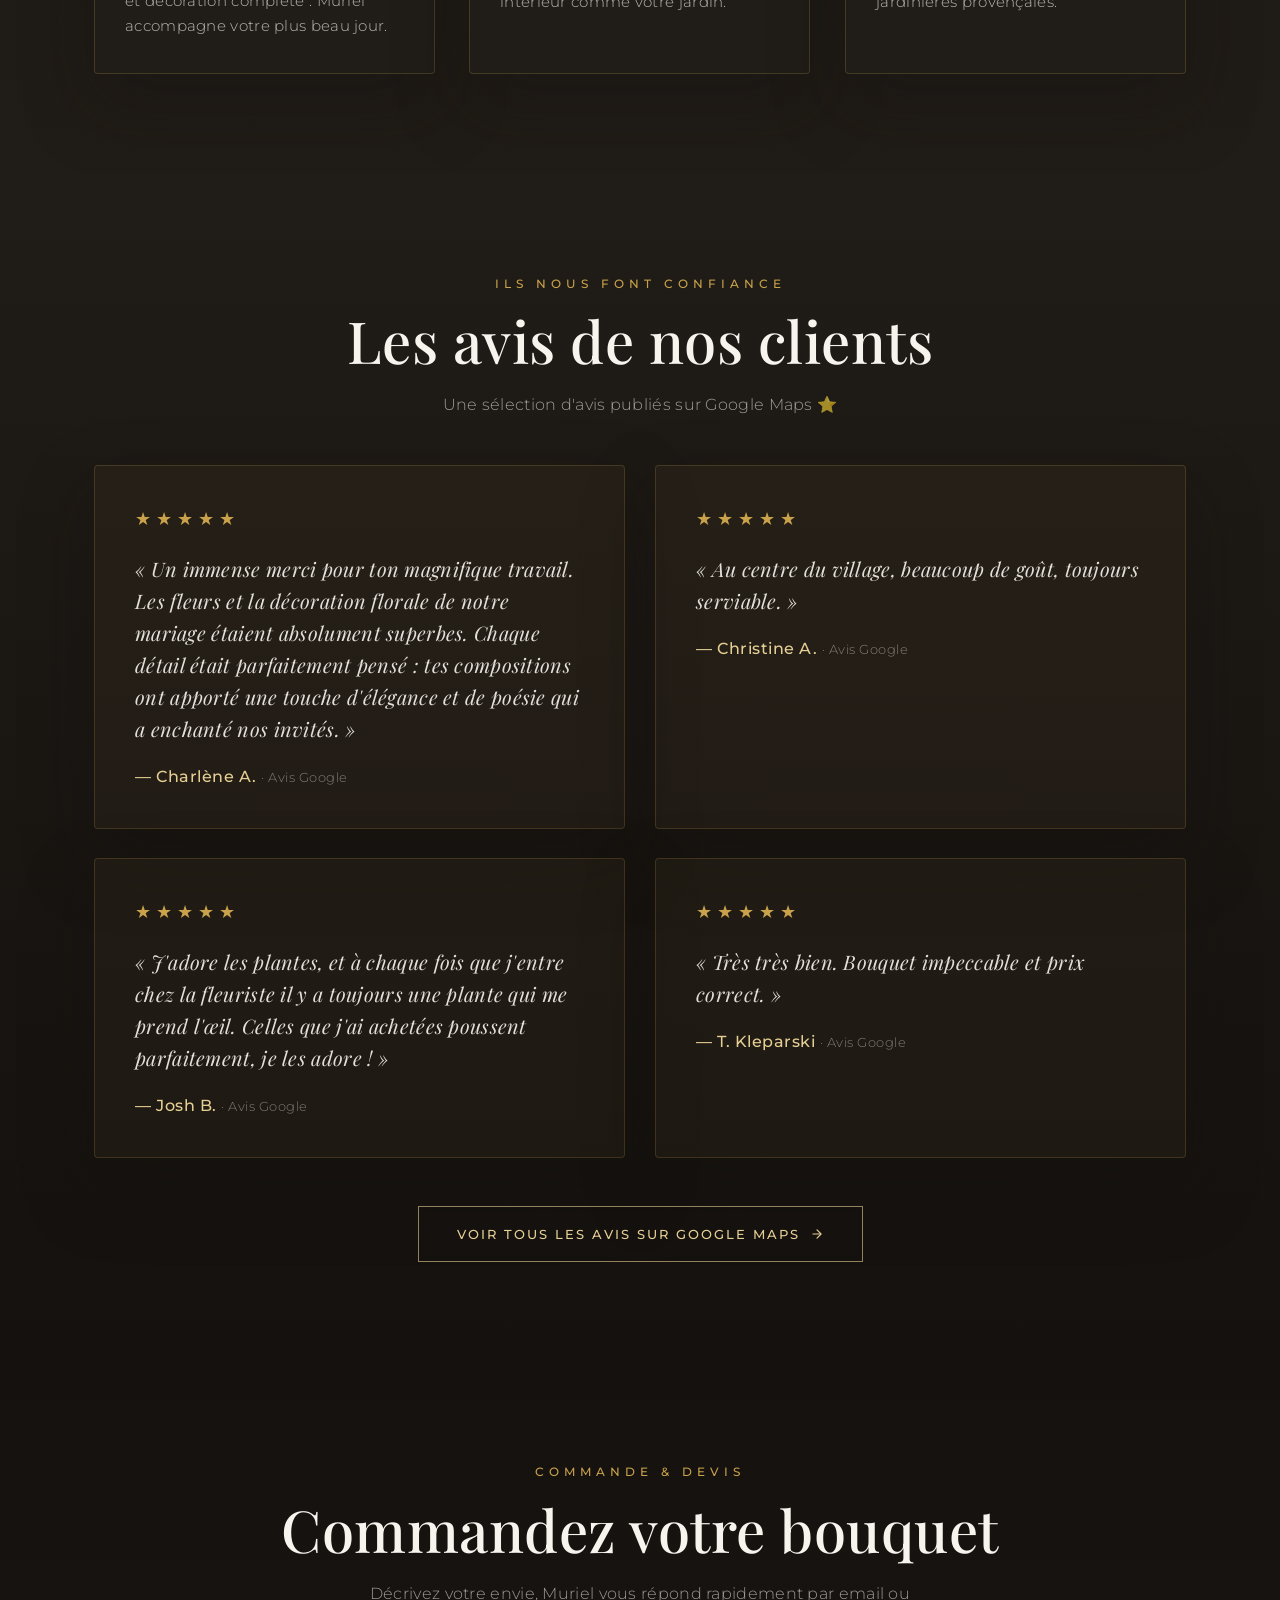
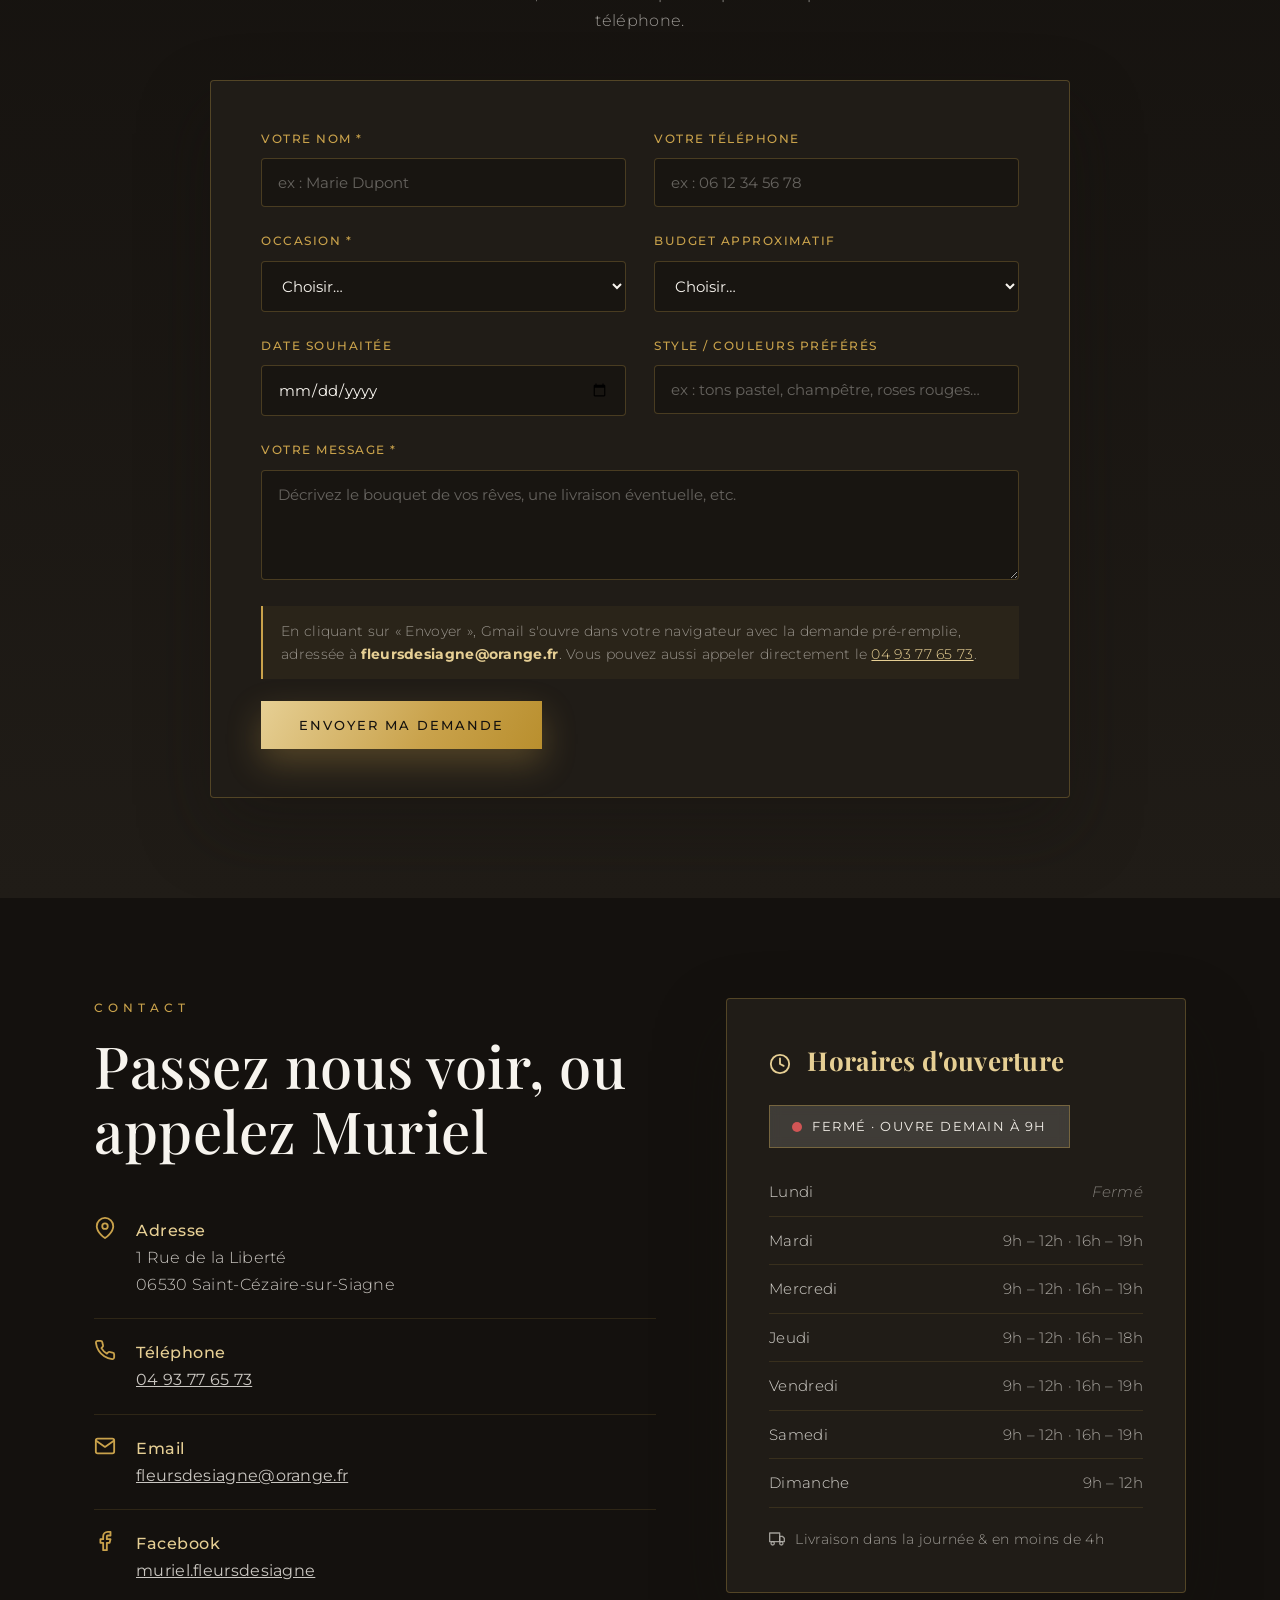
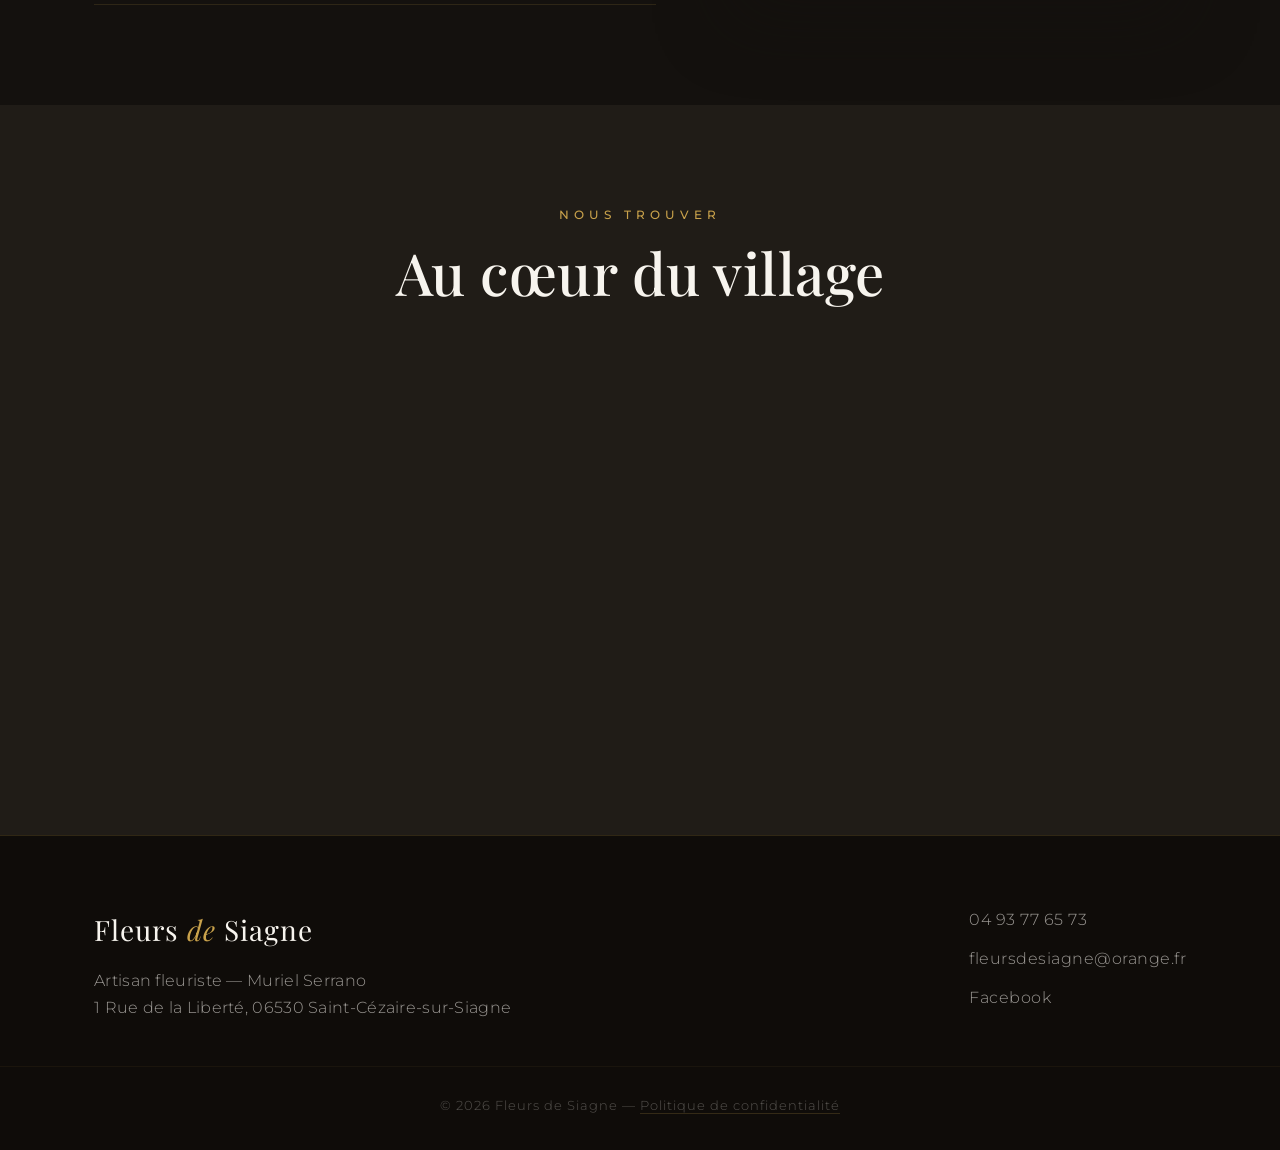
==== commit 154448f3: "Initial commit: Fleurs de Siagne site" ====
--- a/index.html
+++ b/index.html
@@ -5,12 +5,68 @@
   <meta name="viewport" content="width=device-width, initial-scale=1.0" />
   <title>Fleurs de Siagne — Muriel, Artisan Fleuriste à Saint-Cézaire-sur-Siagne</title>
   <meta name="description" content="Fleurs de Siagne, votre fleuriste à Saint-Cézaire-sur-Siagne. Bouquets de mariée, compositions florales, fleurs séchées et plantes. Muriel vous accueille au cœur du village." />
+  <meta name="robots" content="index, follow" />
+  <link rel="canonical" href="https://mrplrgaming.github.io/fleurs-de-siagne/" />
+
+  <meta property="og:type" content="website" />
+  <meta property="og:title" content="Fleurs de Siagne — Muriel, Artisan Fleuriste à Saint-Cézaire-sur-Siagne" />
+  <meta property="og:description" content="Fleurs de Siagne, votre fleuriste à Saint-Cézaire-sur-Siagne. Bouquets de mariée, compositions florales, fleurs séchées et plantes. Muriel vous accueille au cœur du village." />
+  <meta property="og:url" content="https://mrplrgaming.github.io/fleurs-de-siagne/" />
+  <meta property="og:image" content="https://mrplrgaming.github.io/fleurs-de-siagne/images/bouquet-rose.jpg" />
+  <meta property="og:locale" content="fr_FR" />
+
+  <meta name="twitter:card" content="summary_large_image" />
+  <meta name="twitter:title" content="Fleurs de Siagne — Muriel, Artisan Fleuriste à Saint-Cézaire-sur-Siagne" />
+  <meta name="twitter:description" content="Fleurs de Siagne, votre fleuriste à Saint-Cézaire-sur-Siagne. Bouquets de mariée, compositions florales, fleurs séchées et plantes. Muriel vous accueille au cœur du village." />
+  <meta name="twitter:image" content="https://mrplrgaming.github.io/fleurs-de-siagne/images/bouquet-rose.jpg" />
+
+  <script type="application/ld+json">
+  {
+    "@context": "https://schema.org",
+    "@type": "Florist",
+    "name": "Fleurs de Siagne",
+    "description": "Fleuriste a Saint-Cezaire-sur-Siagne. Bouquets de mariee, compositions florales, fleurs sechees et plantes.",
+    "image": "https://mrplrgaming.github.io/fleurs-de-siagne/images/bouquet-rose.jpg",
+    "url": "https://mrplrgaming.github.io/fleurs-de-siagne/",
+    "telephone": "+33493776573",
+    "address": {
+      "@type": "PostalAddress",
+      "streetAddress": "1 Rue de la Liberté",
+      "addressLocality": "Saint-Cezaire-sur-Siagne",
+      "postalCode": "06530",
+      "addressCountry": "FR"
+    },
+    "priceRange": "€€",
+    "aggregateRating": {
+      "@type": "AggregateRating",
+      "ratingValue": "5",
+      "ratingCount": "4",
+      "reviewCount": "4",
+      "bestRating": "5"
+    }
+  }
+  </script>
 
   <link rel="preconnect" href="https://fonts.googleapis.com" />
   <link rel="preconnect" href="https://fonts.gstatic.com" crossorigin />
   <link href="https://fonts.googleapis.com/css2?family=Playfair+Display:ital,wght@0,400;0,500;0,600;0,700;1,400;1,500&family=Montserrat:wght@200;300;400;500;600&display=swap" rel="stylesheet" />
   <link rel="stylesheet" href="css/style.css" />
   <link rel="icon" href="data:image/svg+xml,<svg xmlns='http://www.w3.org/2000/svg' viewBox='0 0 100 100'><circle cx='50' cy='50' r='40' fill='none' stroke='%23c25b6f' stroke-width='4'/><circle cx='50' cy='50' r='6' fill='%23c25b6f'/><path d='M50 20 Q32 34 46 48 Q34 34 50 20' fill='%23e79cab'/><path d='M50 80 Q32 66 46 52 Q34 66 50 80' fill='%23e79cab'/><path d='M20 50 Q34 32 48 46 Q34 34 20 50' fill='%23e79cab'/><path d='M80 50 Q66 32 52 46 Q66 34 80 50' fill='%23e79cab'/><path d='M50 26 Q68 40 54 54 Q66 40 50 26' fill='%23e79cab'/><path d='M50 74 Q68 60 54 46 Q66 60 50 74' fill='%23e79cab'/></svg>" />
+
+  <script type="application/ld+json">
+  {
+    "@context": "https://schema.org",
+    "@type": "BreadcrumbList",
+    "itemListElement": [
+      {
+        "@type": "ListItem",
+        "position": 1,
+        "name": "Accueil",
+        "item": "https://mrplrgaming.github.io/fleurs-de-siagne/"
+      }
+    ]
+  }
+  </script>
 </head>
 <body>
 
@@ -101,7 +157,7 @@
       </div>
       <div class="about-card tilt-card">
         <div class="tilt-inner">
-          <img src="images/hibiscus.jpg" alt="Hibiscus géant rose de la boutique" onerror="this.parentElement.classList.add('img-fallback'); this.remove()" />
+          <img src="images/hibiscus.jpg" alt="Hibiscus géant rose de la boutique" onerror="this.parentElement.classList.add('img-fallback'); this.remove()" loading="lazy" />
           <div class="about-card-caption">Hibiscus géant — l'une des merveilles de la boutique</div>
         </div>
       </div>
@@ -119,7 +175,7 @@
         <article class="card tilt-card">
           <div class="tilt-inner">
             <div class="card-img">
-              <img src="images/bouquet-rouge.jpg" alt="Bouquet rond de roses rouges et lisianthus blancs" onerror="this.parentElement.classList.add('img-fallback','f-red'); this.remove()" />
+              <img src="images/bouquet-rouge.jpg" alt="Bouquet rond de roses rouges et lisianthus blancs" onerror="this.parentElement.classList.add('img-fallback','f-red'); this.remove()" loading="lazy" />
             </div>
             <div class="card-body">
               <h3>Le Passionné</h3>
@@ -132,7 +188,7 @@
         <article class="card tilt-card">
           <div class="tilt-inner">
             <div class="card-img">
-              <img src="images/bouquet-rose.jpg" alt="Bouquet de roses roses pastel" onerror="this.parentElement.classList.add('img-fallback','f-pink'); this.remove()" />
+              <img src="images/bouquet-rose.jpg" alt="Bouquet de roses roses pastel" onerror="this.parentElement.classList.add('img-fallback','f-pink'); this.remove()" loading="lazy" />
             </div>
             <div class="card-body">
               <h3>Le Tendre</h3>
@@ -145,7 +201,7 @@
         <article class="card tilt-card">
           <div class="tilt-inner">
             <div class="card-img">
-              <img src="images/bouquet-seche.jpg" alt="Bouquet de fleurs séchées et stabilisées" onerror="this.parentElement.classList.add('img-fallback','f-dry'); this.remove()" />
+              <img src="images/bouquet-seche.jpg" alt="Bouquet de fleurs séchées et stabilisées" onerror="this.parentElement.classList.add('img-fallback','f-dry'); this.remove()" loading="lazy" />
             </div>
             <div class="card-body">
               <h3>Le Provençal séché</h3>
@@ -158,7 +214,7 @@
         <article class="card tilt-card">
           <div class="tilt-inner">
             <div class="card-img">
-              <img src="images/mariages.jpg" alt="Bouquets de mariée réalisés par Fleurs de Siagne" onerror="this.parentElement.classList.add('img-fallback','f-cream'); this.remove()" />
+              <img src="images/mariages.jpg" alt="Bouquets de mariée réalisés par Fleurs de Siagne" onerror="this.parentElement.classList.add('img-fallback','f-cream'); this.remove()" loading="lazy" />
             </div>
             <div class="card-body">
               <h3>Les Mariages</h3>
@@ -171,7 +227,7 @@
         <article class="card tilt-card">
           <div class="tilt-inner">
             <div class="card-img">
-              <img src="images/frangipanier.jpg" alt="Fleurs de frangipanier blanches et jaunes" onerror="this.parentElement.classList.add('img-fallback','f-exotic'); this.remove()" />
+              <img src="images/frangipanier.jpg" alt="Fleurs de frangipanier blanches et jaunes" onerror="this.parentElement.classList.add('img-fallback','f-exotic'); this.remove()" loading="lazy" />
             </div>
             <div class="card-body">
               <h3>Les Exotiques</h3>
@@ -184,7 +240,7 @@
         <article class="card tilt-card">
           <div class="tilt-inner">
             <div class="card-img">
-              <img src="images/plantes.jpg" alt="Alstroemerias et pétunias colorés" onerror="this.parentElement.classList.add('img-fallback','f-garden'); this.remove()" />
+              <img src="images/plantes.jpg" alt="Alstroemerias et pétunias colorés" onerror="this.parentElement.classList.add('img-fallback','f-garden'); this.remove()" loading="lazy" />
             </div>
             <div class="card-body">
               <h3>Le Jardin fleuri</h3>
@@ -408,7 +464,7 @@
     <button class="lb-close" id="lb-close" aria-label="Fermer">✕</button>
     <button class="lb-arrow lb-prev" id="lb-prev" aria-label="Photo précédente">‹</button>
     <figure class="lb-stage">
-      <img id="lb-img" src="" alt="" />
+      <img id="lb-img" src="" alt="" loading="lazy" />
       <figcaption id="lb-caption"></figcaption>
     </figure>
     <button class="lb-arrow lb-next" id="lb-next" aria-label="Photo suivante">›</button>
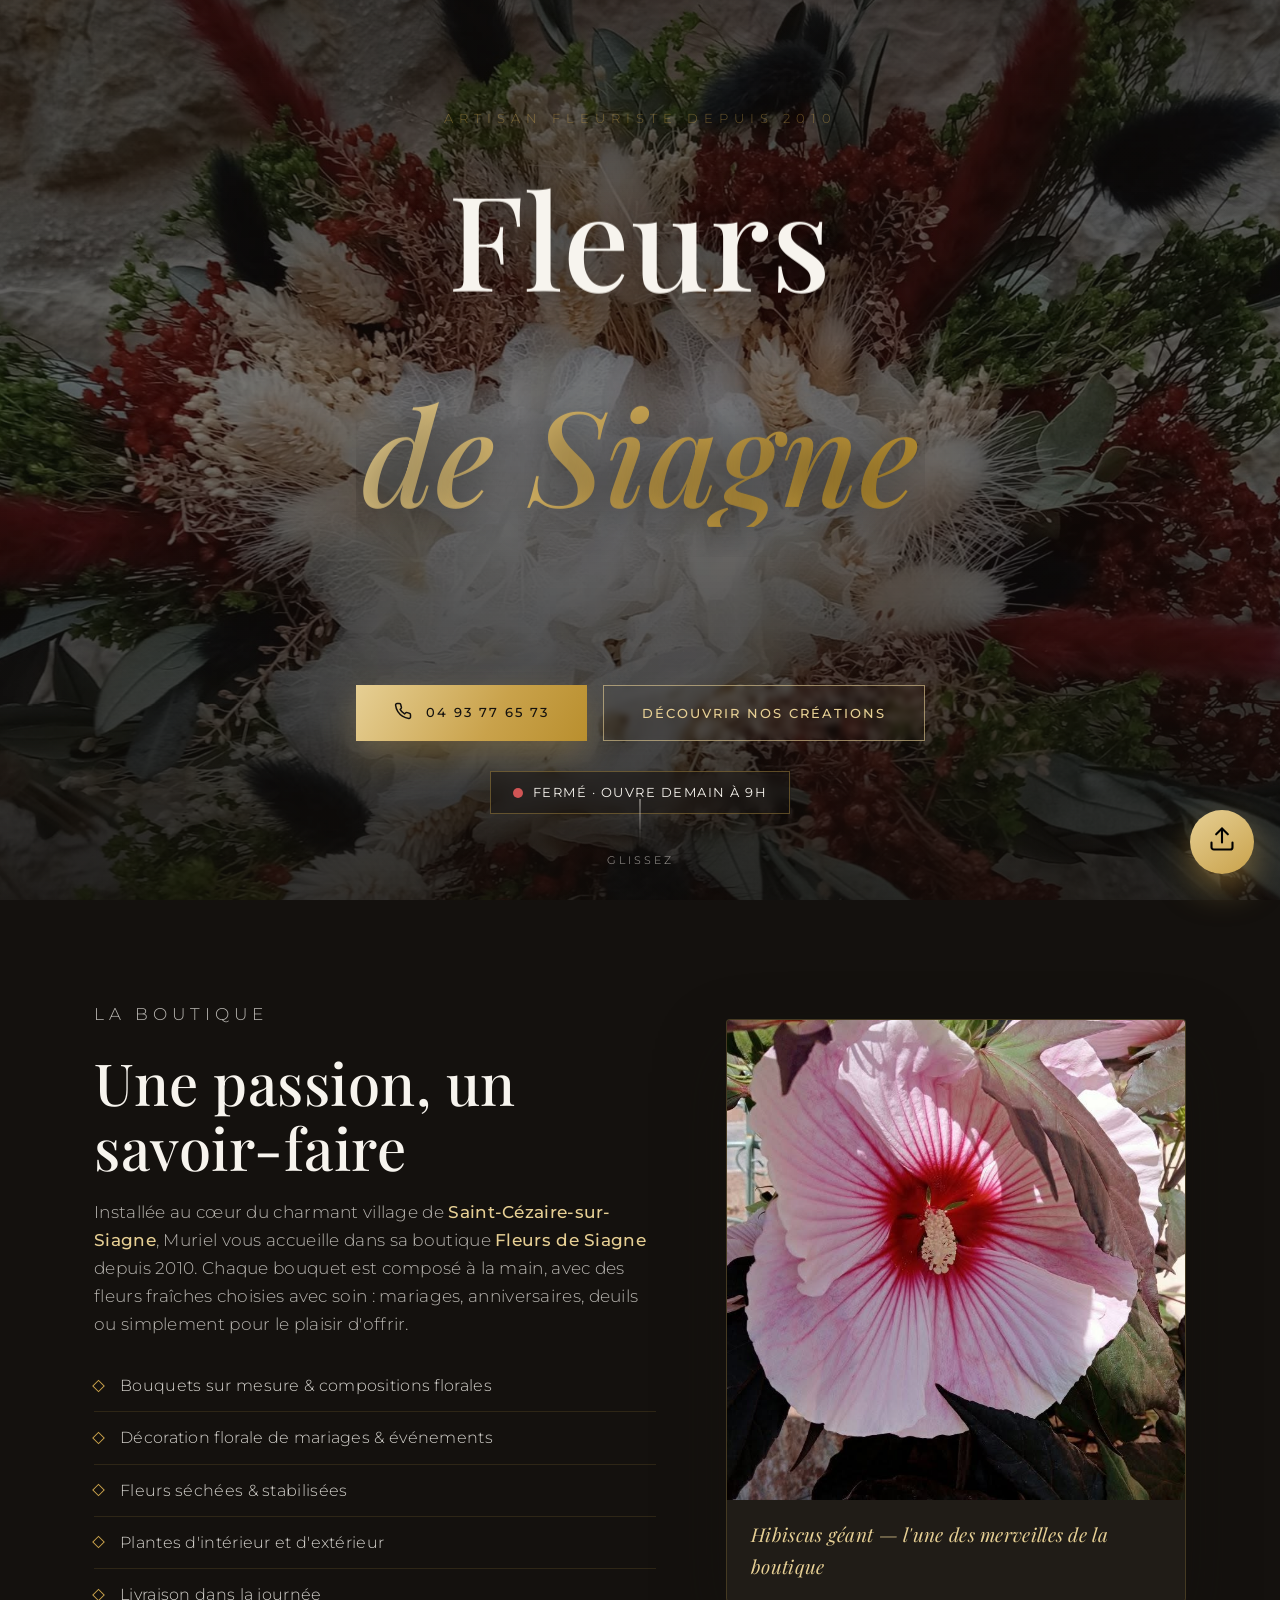
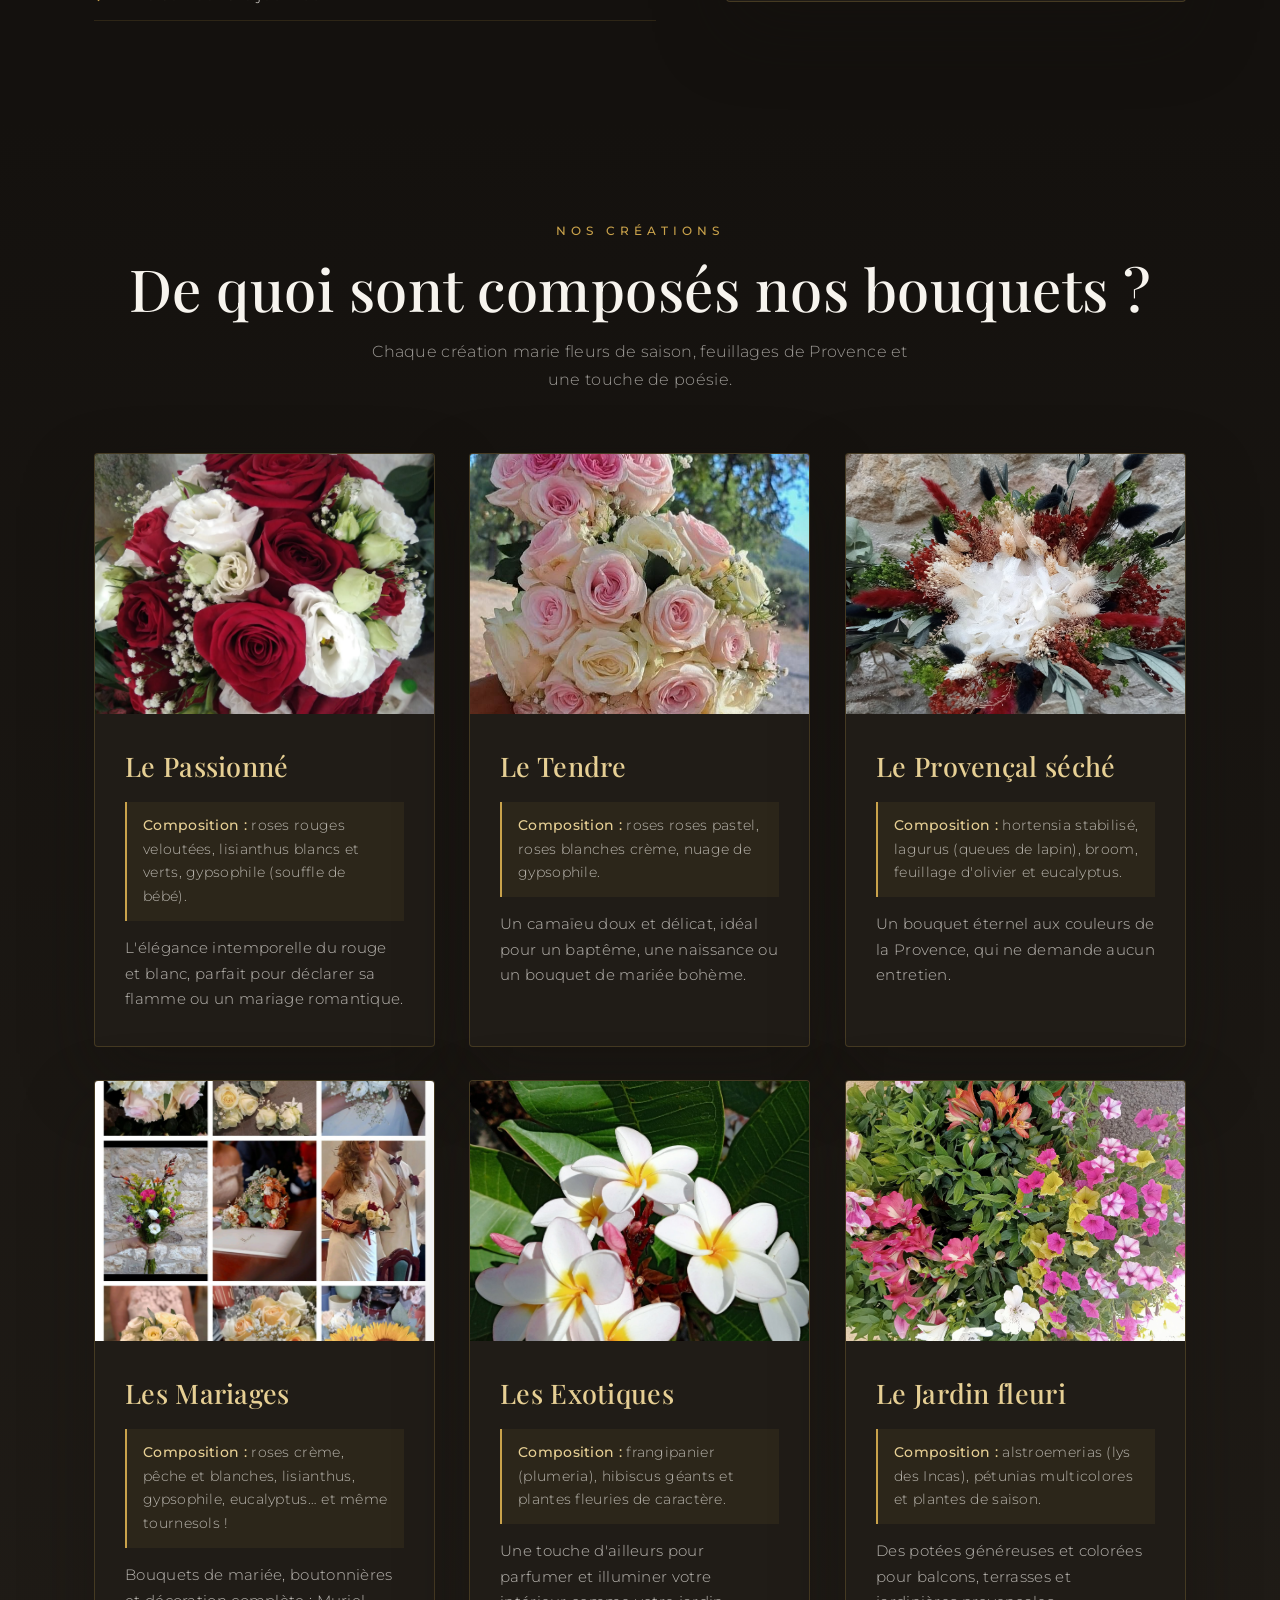
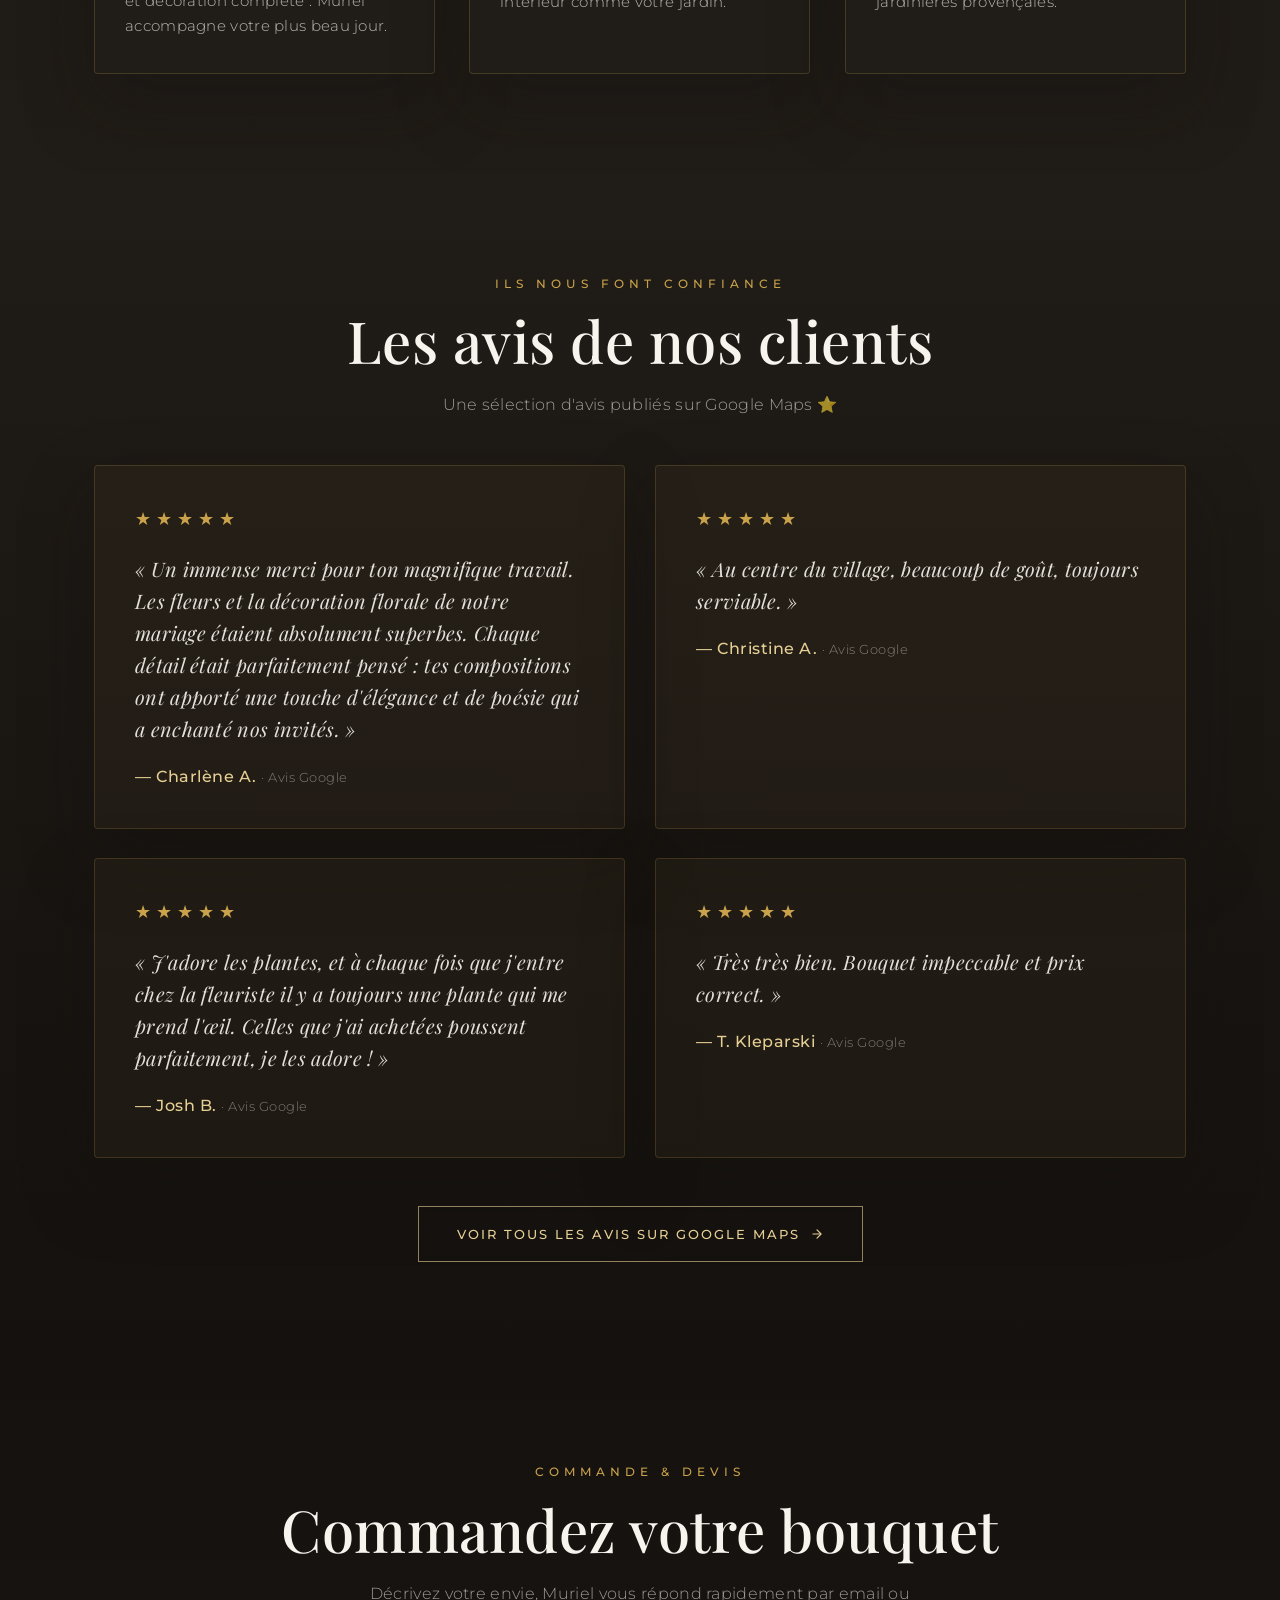
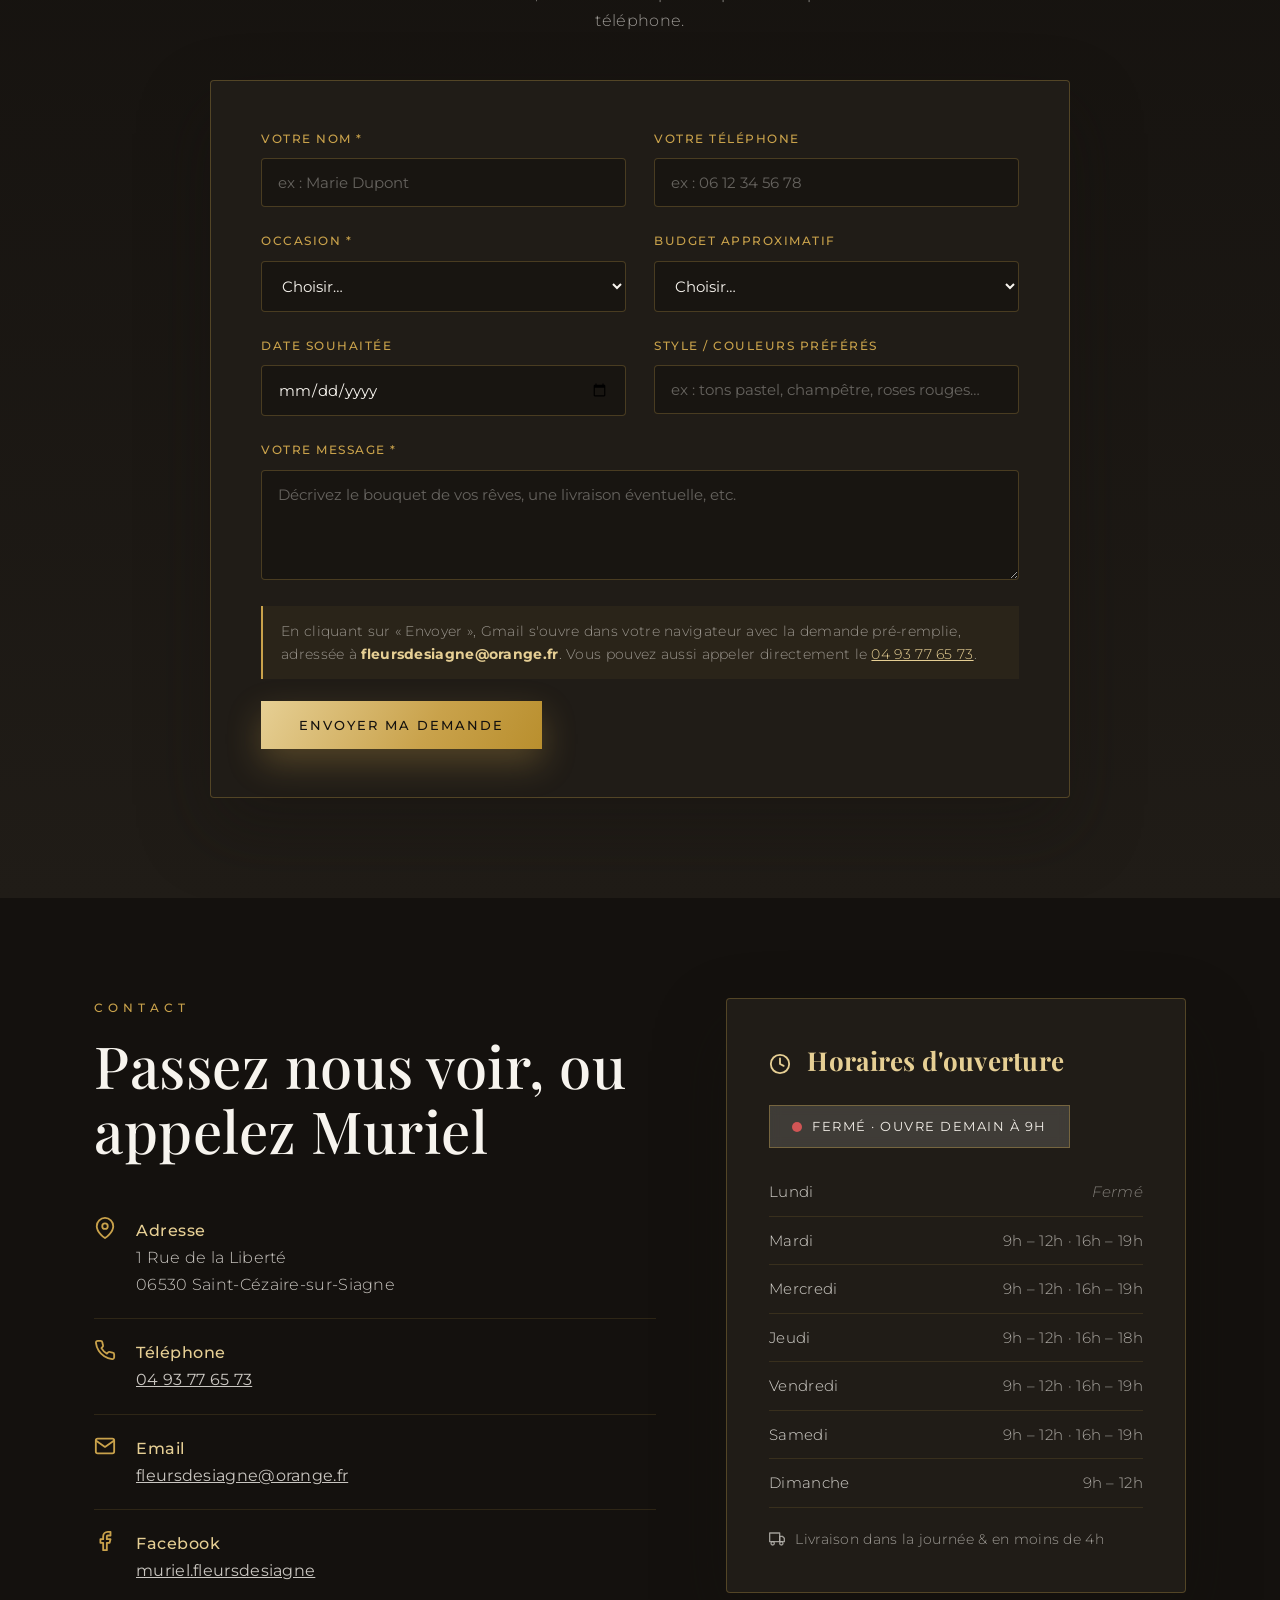
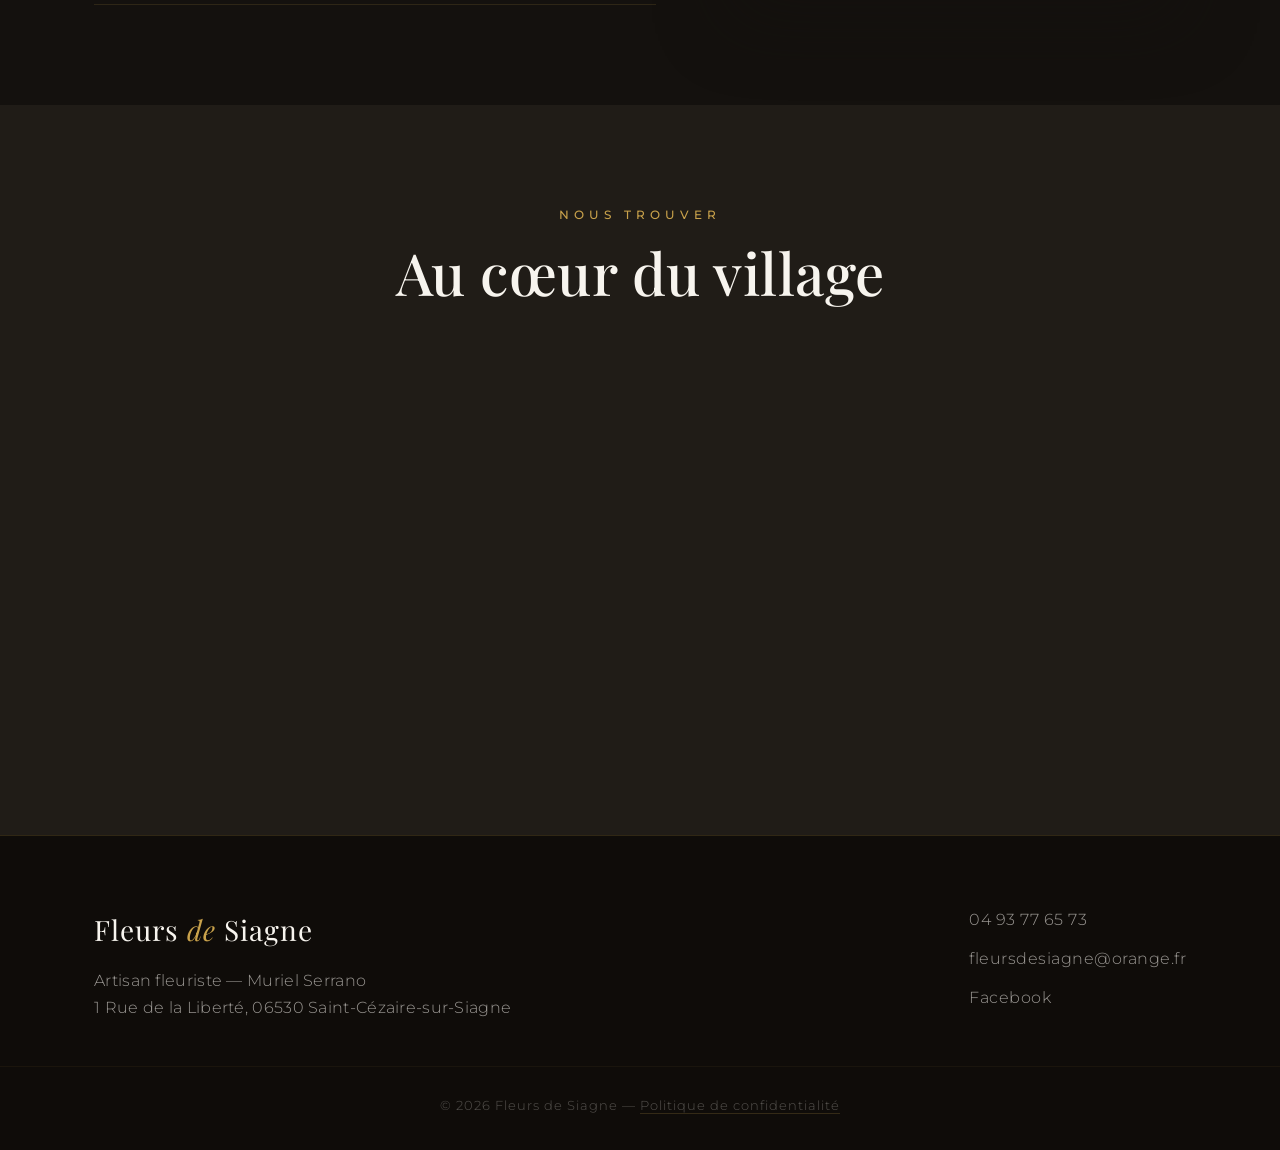
==== commit c58c446a: "Fix Google Maps reviews link" ====
--- a/index.html
+++ b/index.html
@@ -294,7 +294,7 @@
         </blockquote>
       </div>
       <div class="reviews-more">
-        <a href="https://www.google.com/maps/place/Fleurs+de+Siagne/@43.6497535,6.7925884,17z" target="_blank" rel="noopener" class="btn btn-ghost">
+        <a href="https://www.google.com/maps/search/Fleurs+de+Siagne+Saint+Cezaire+sur+Siagne" target="_blank" rel="noopener" class="btn btn-ghost">
           Voir tous les avis sur Google Maps
           <svg width="14" height="14" viewBox="0 0 24 24" fill="none" stroke="currentColor" stroke-width="2" stroke-linecap="round" stroke-linejoin="round" style="margin-left:10px;vertical-align:-2px"><path d="M5 12h13"/><path d="m12 5 7 7-7 7"/></svg>
         </a>
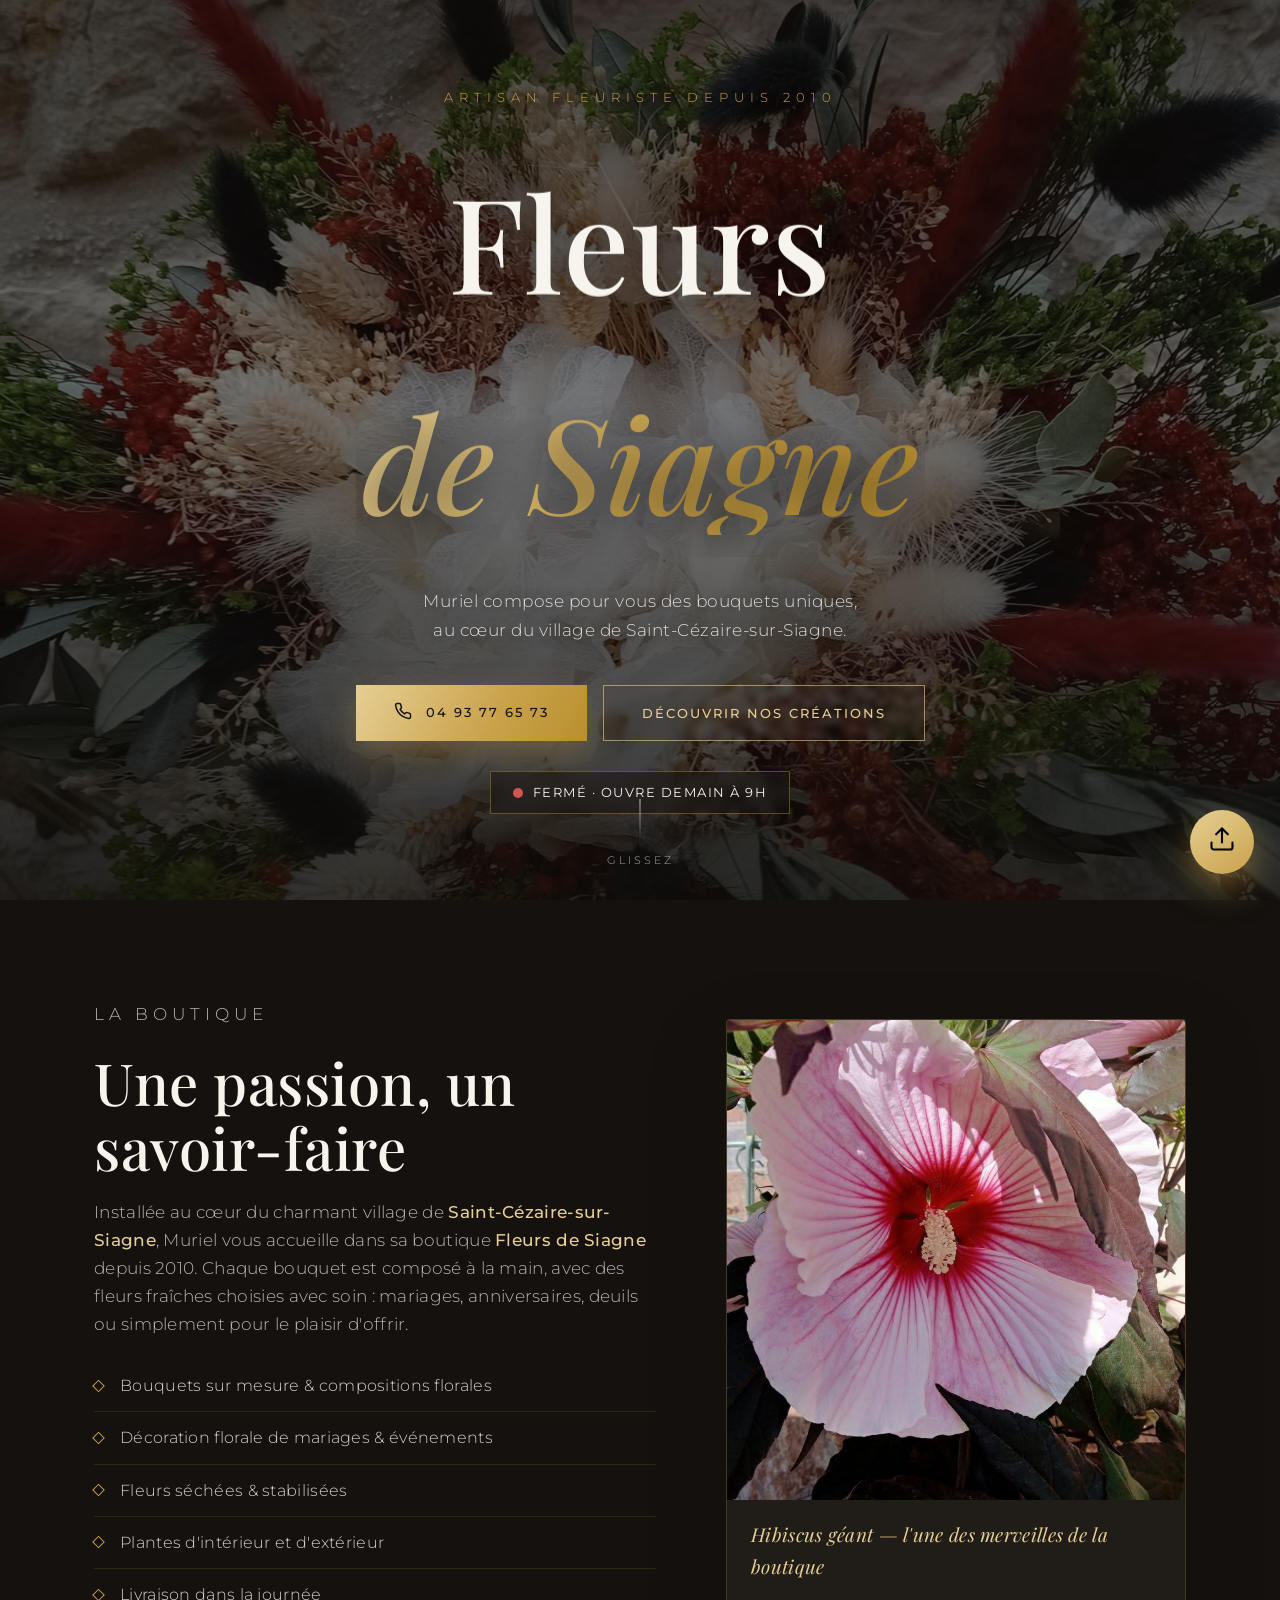
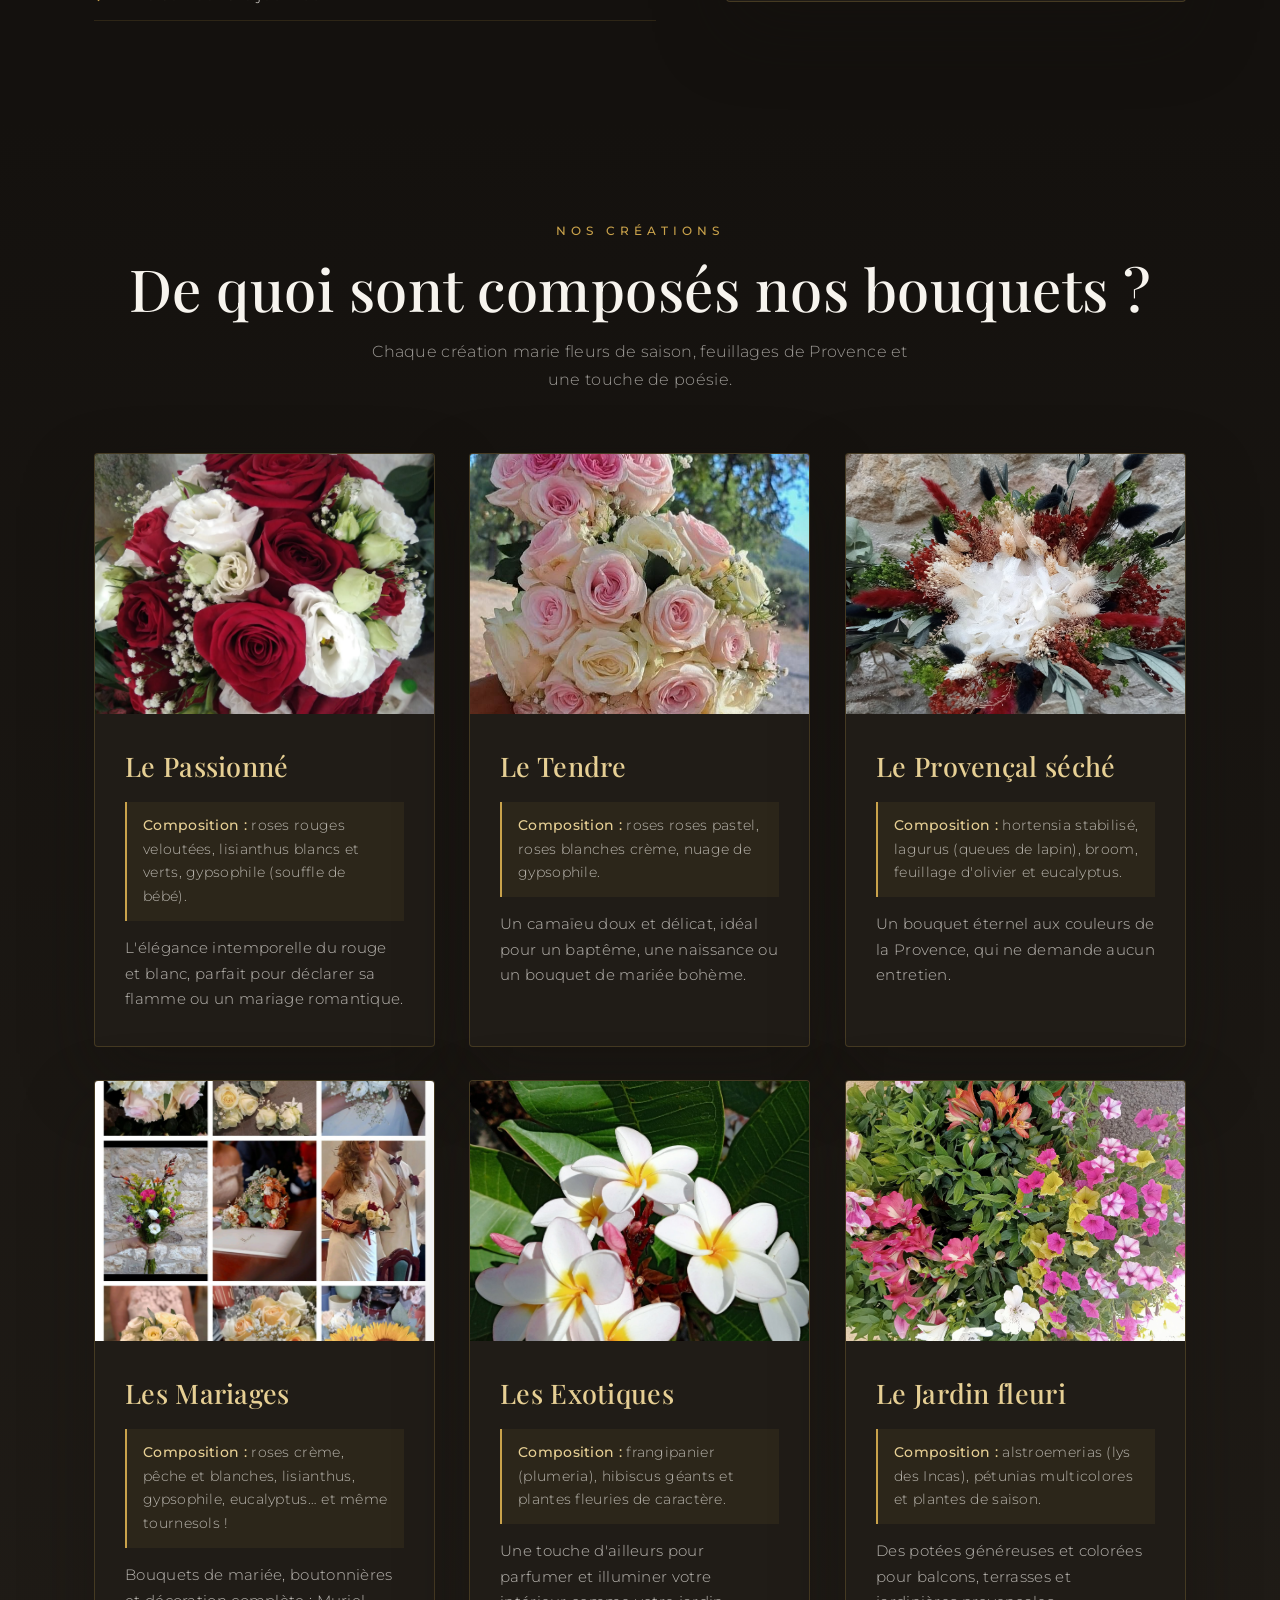
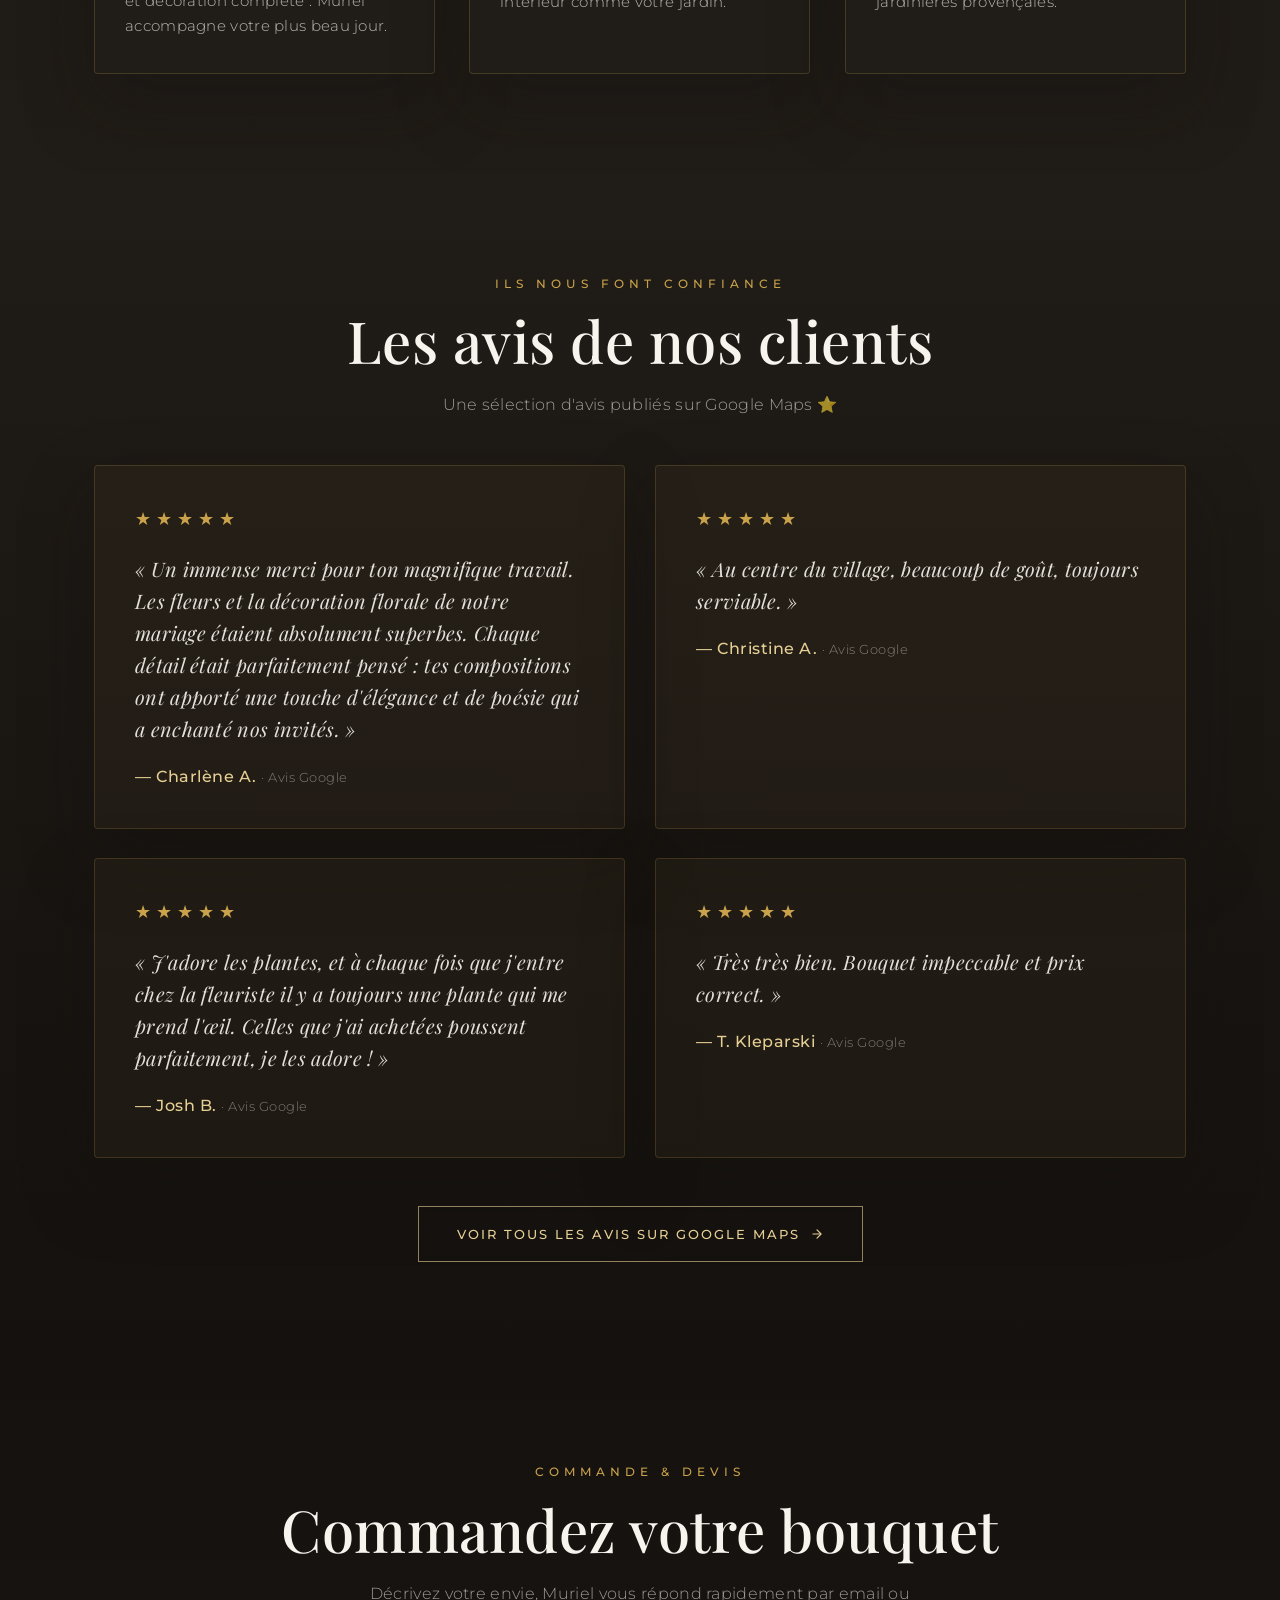
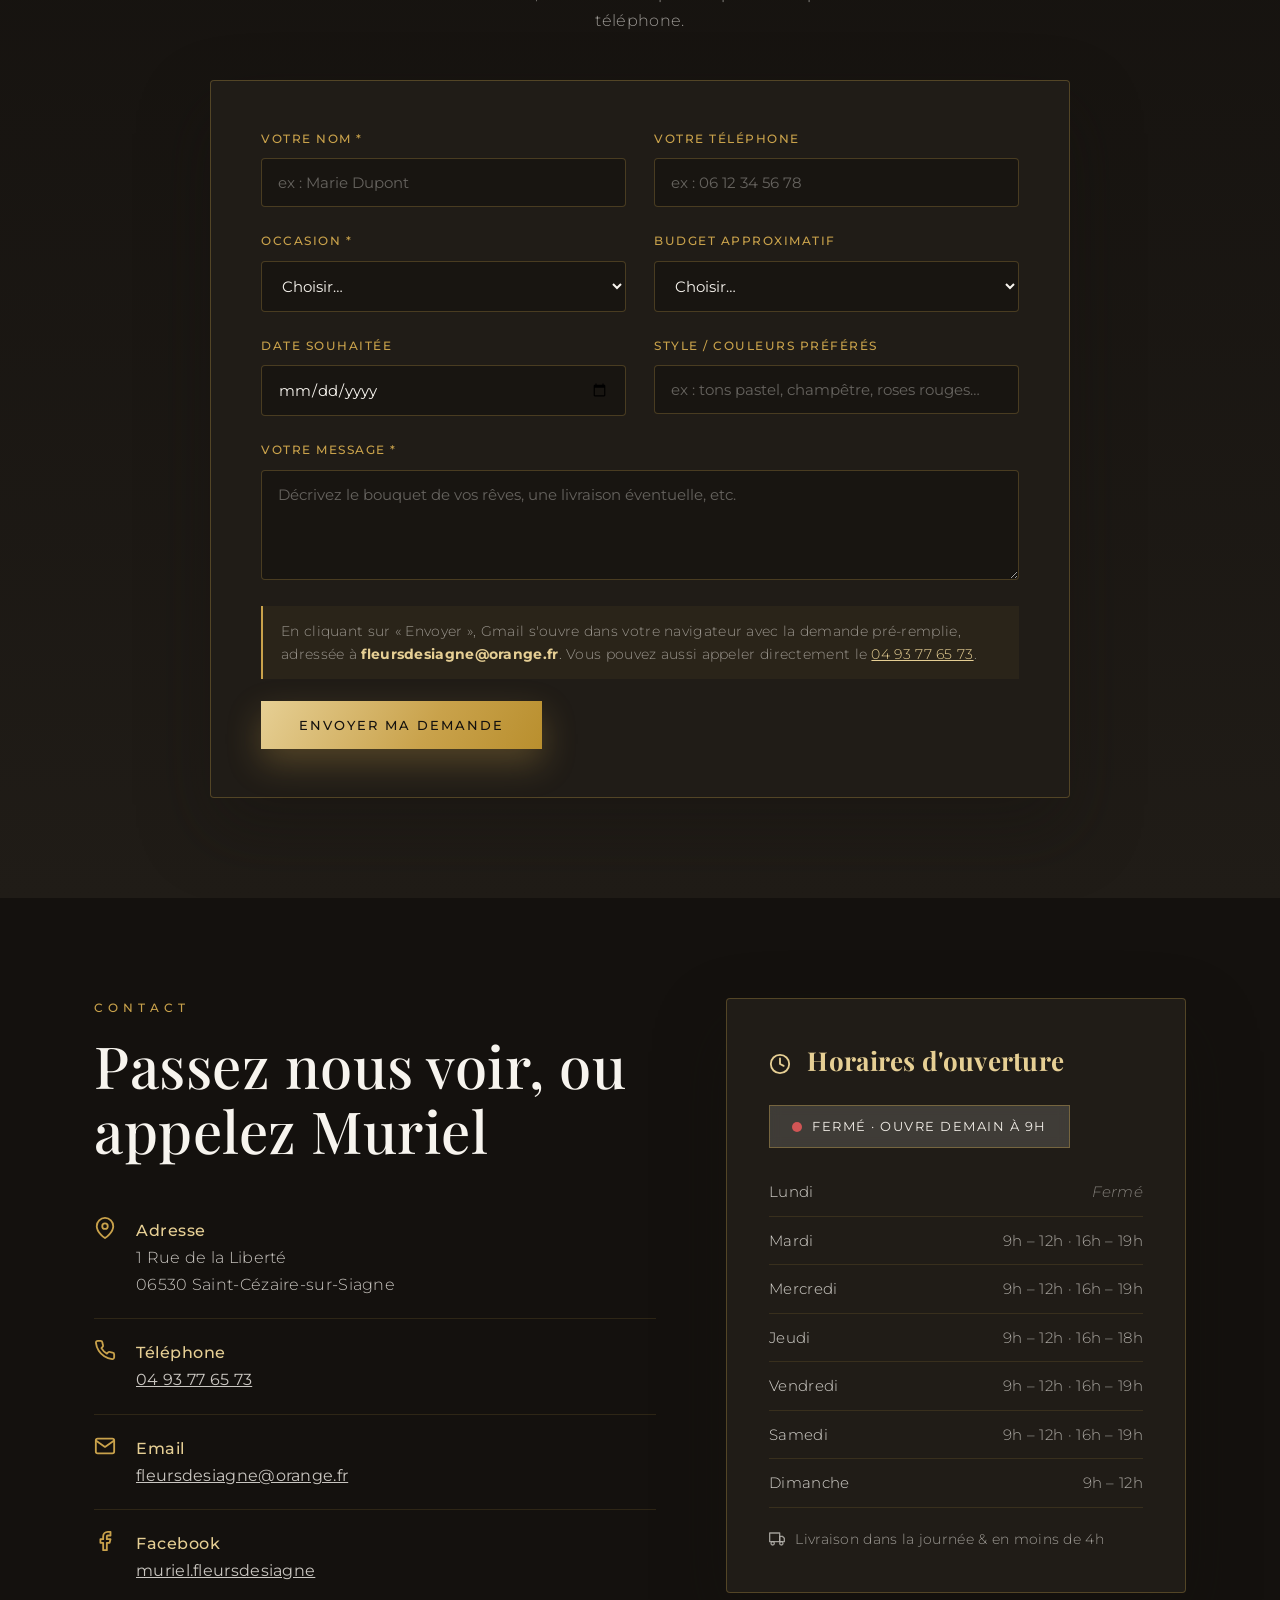
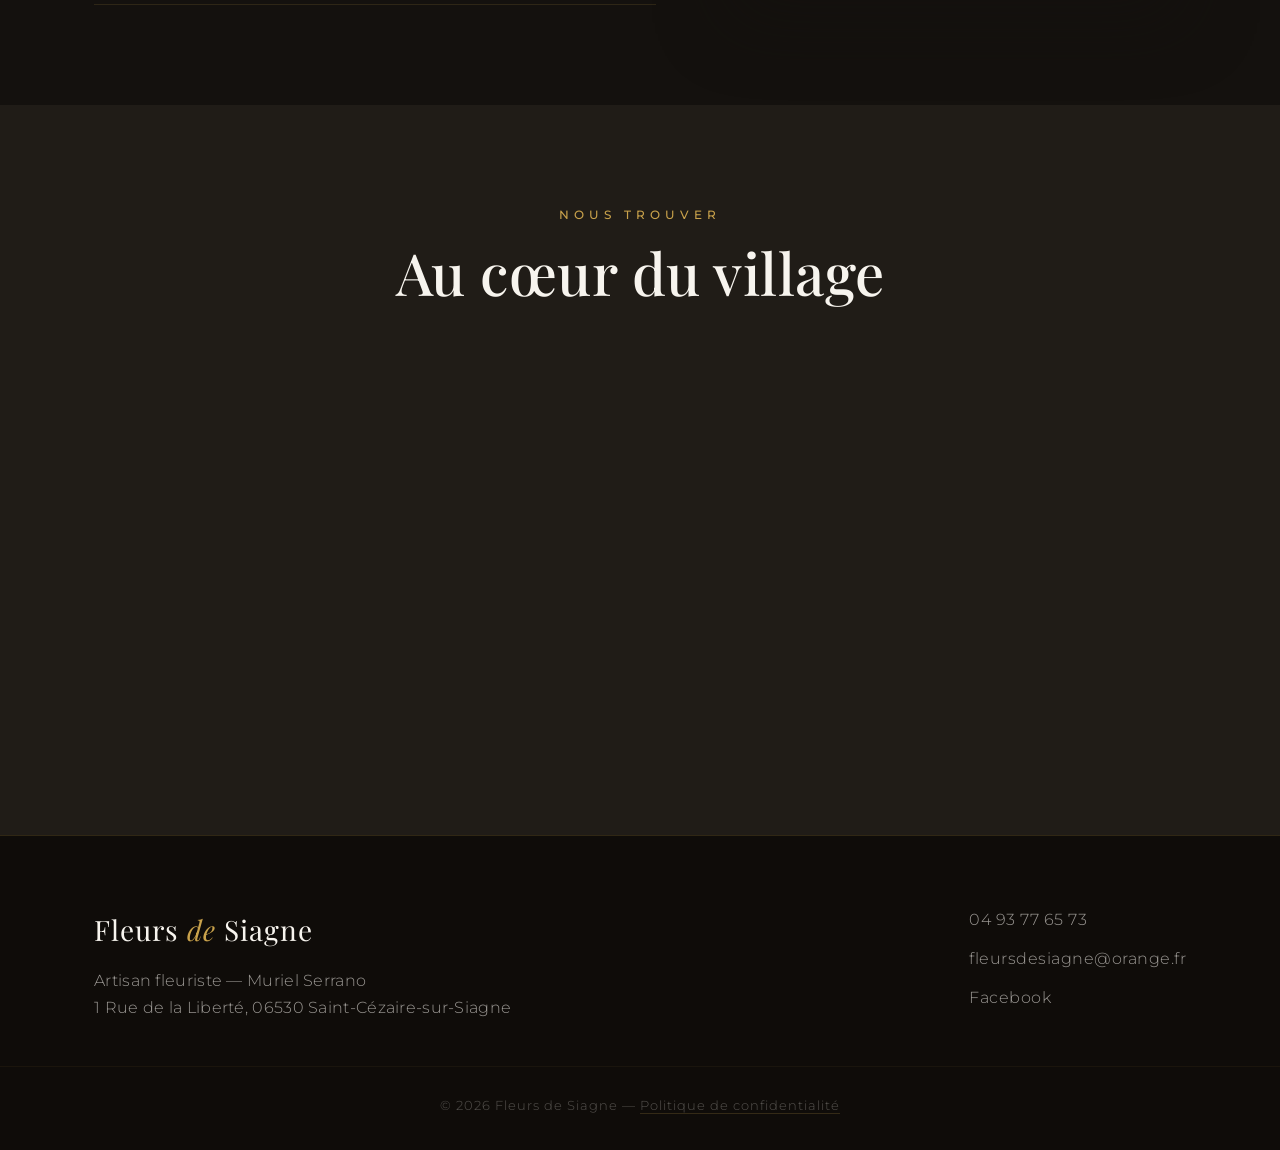
==== commit 71abfb0d: "Add GoatCounter analytics" ====
--- a/index.html
+++ b/index.html
@@ -67,6 +67,7 @@
     ]
   }
   </script>
+<script data-goatcounter="https://mes-sites.goatcounter.com/count" async src="//gc.zgo.at/count.js"></script>
 </head>
 <body>
 
--- a/css/style.css
+++ b/css/style.css
@@ -179,7 +179,7 @@
 .nav {
   position: fixed;
   top: 0; left: 0; right: 0;
-  z-index: 100;
+  z-index: 1000;
   display: flex;
   align-items: center;
   justify-content: space-between;
@@ -1085,4 +1085,7 @@
   .footer-logo { font-size: 22px; }
   .footer-grid { gap: 28px; }
   .footer-copy { font-size: 11px; padding-top: 20px; }
-}
+
+  .logo img { height: 50px; }
+  .hero-buttons .btn { font-size: 14px; padding: 12px 20px; }
+}
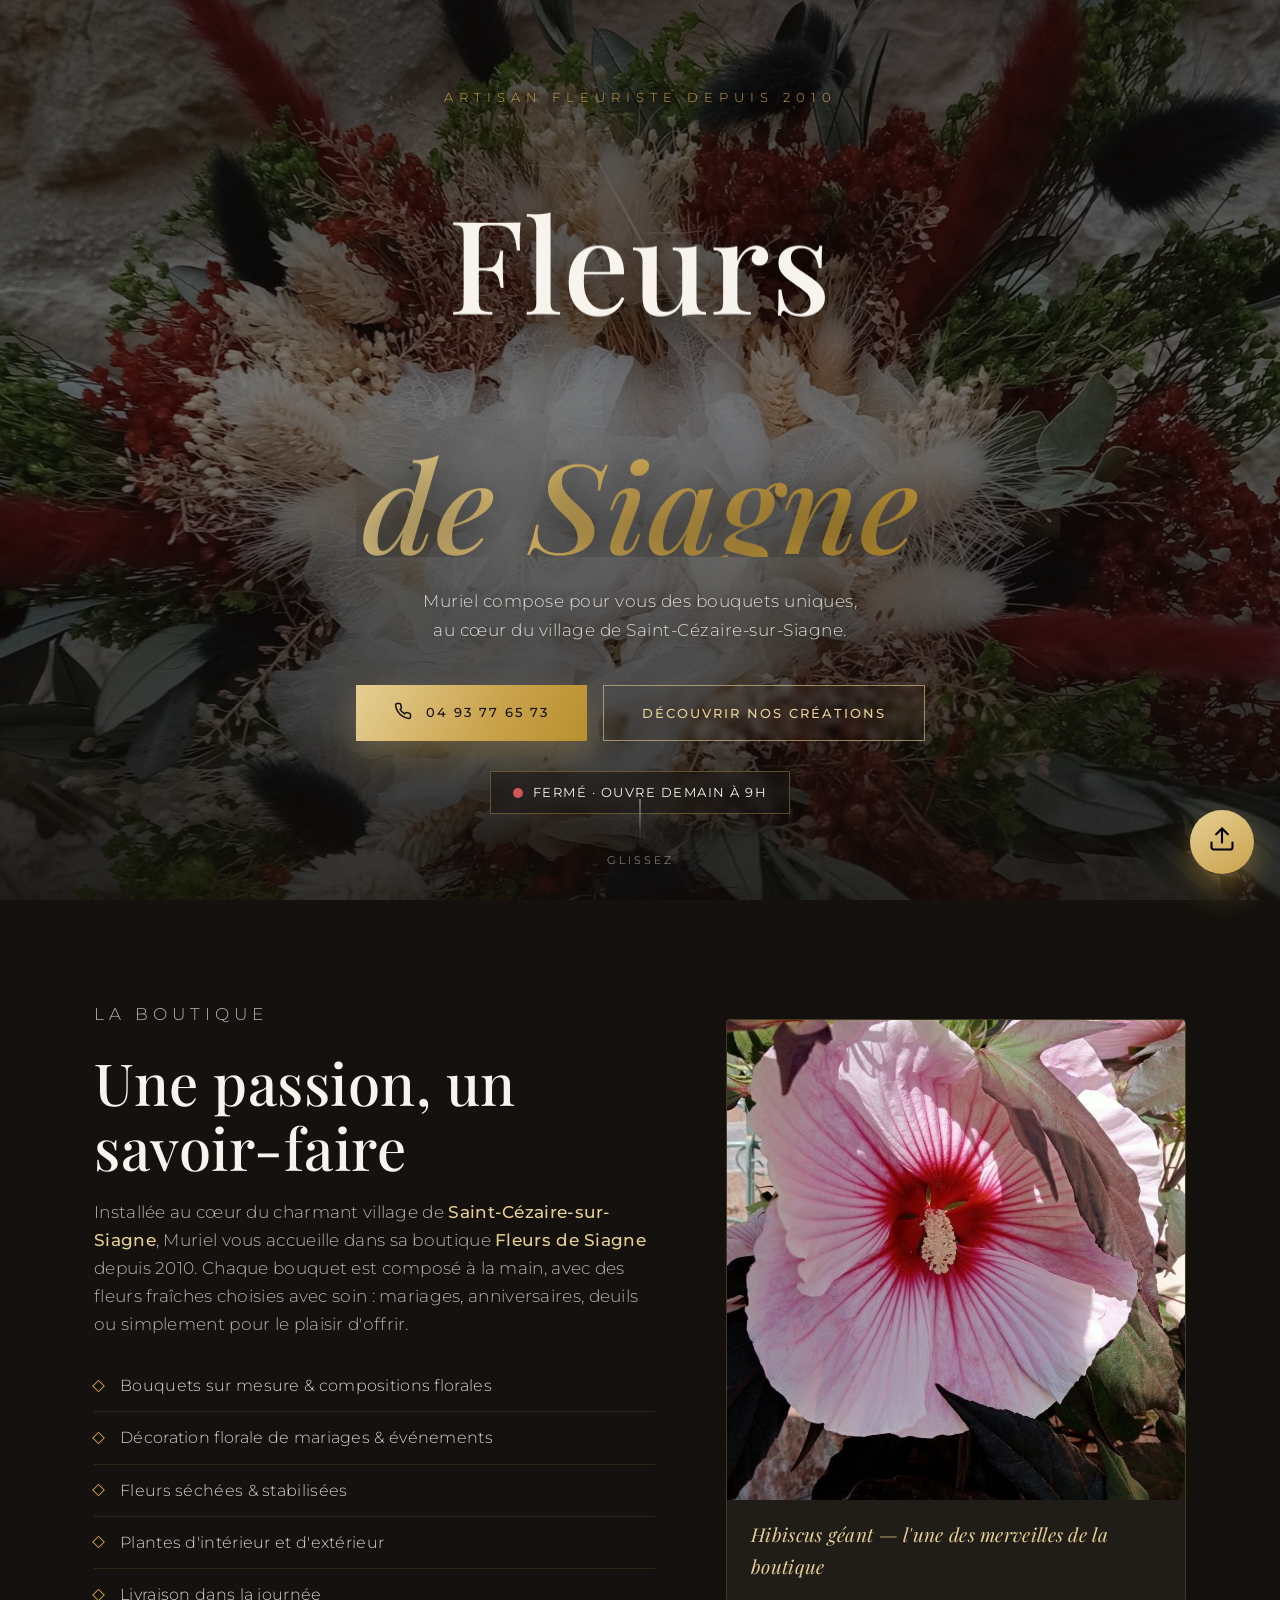
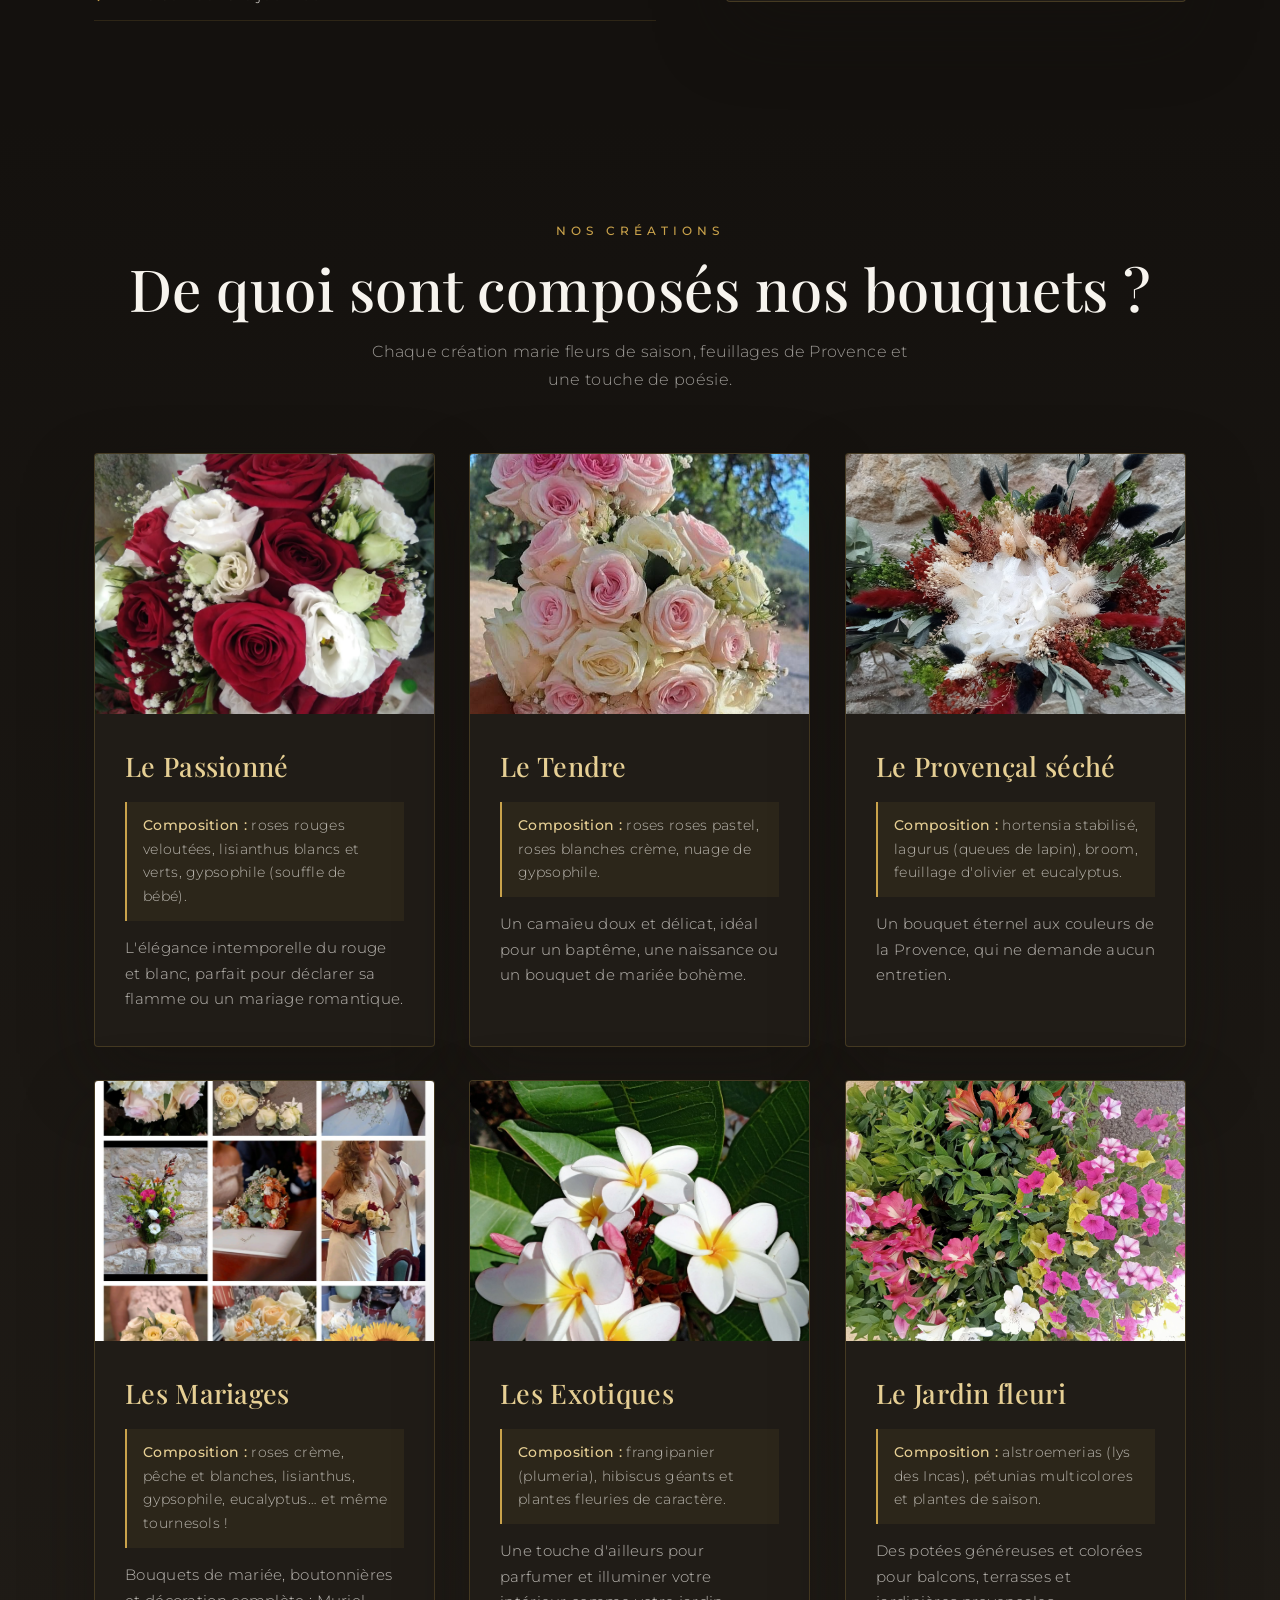
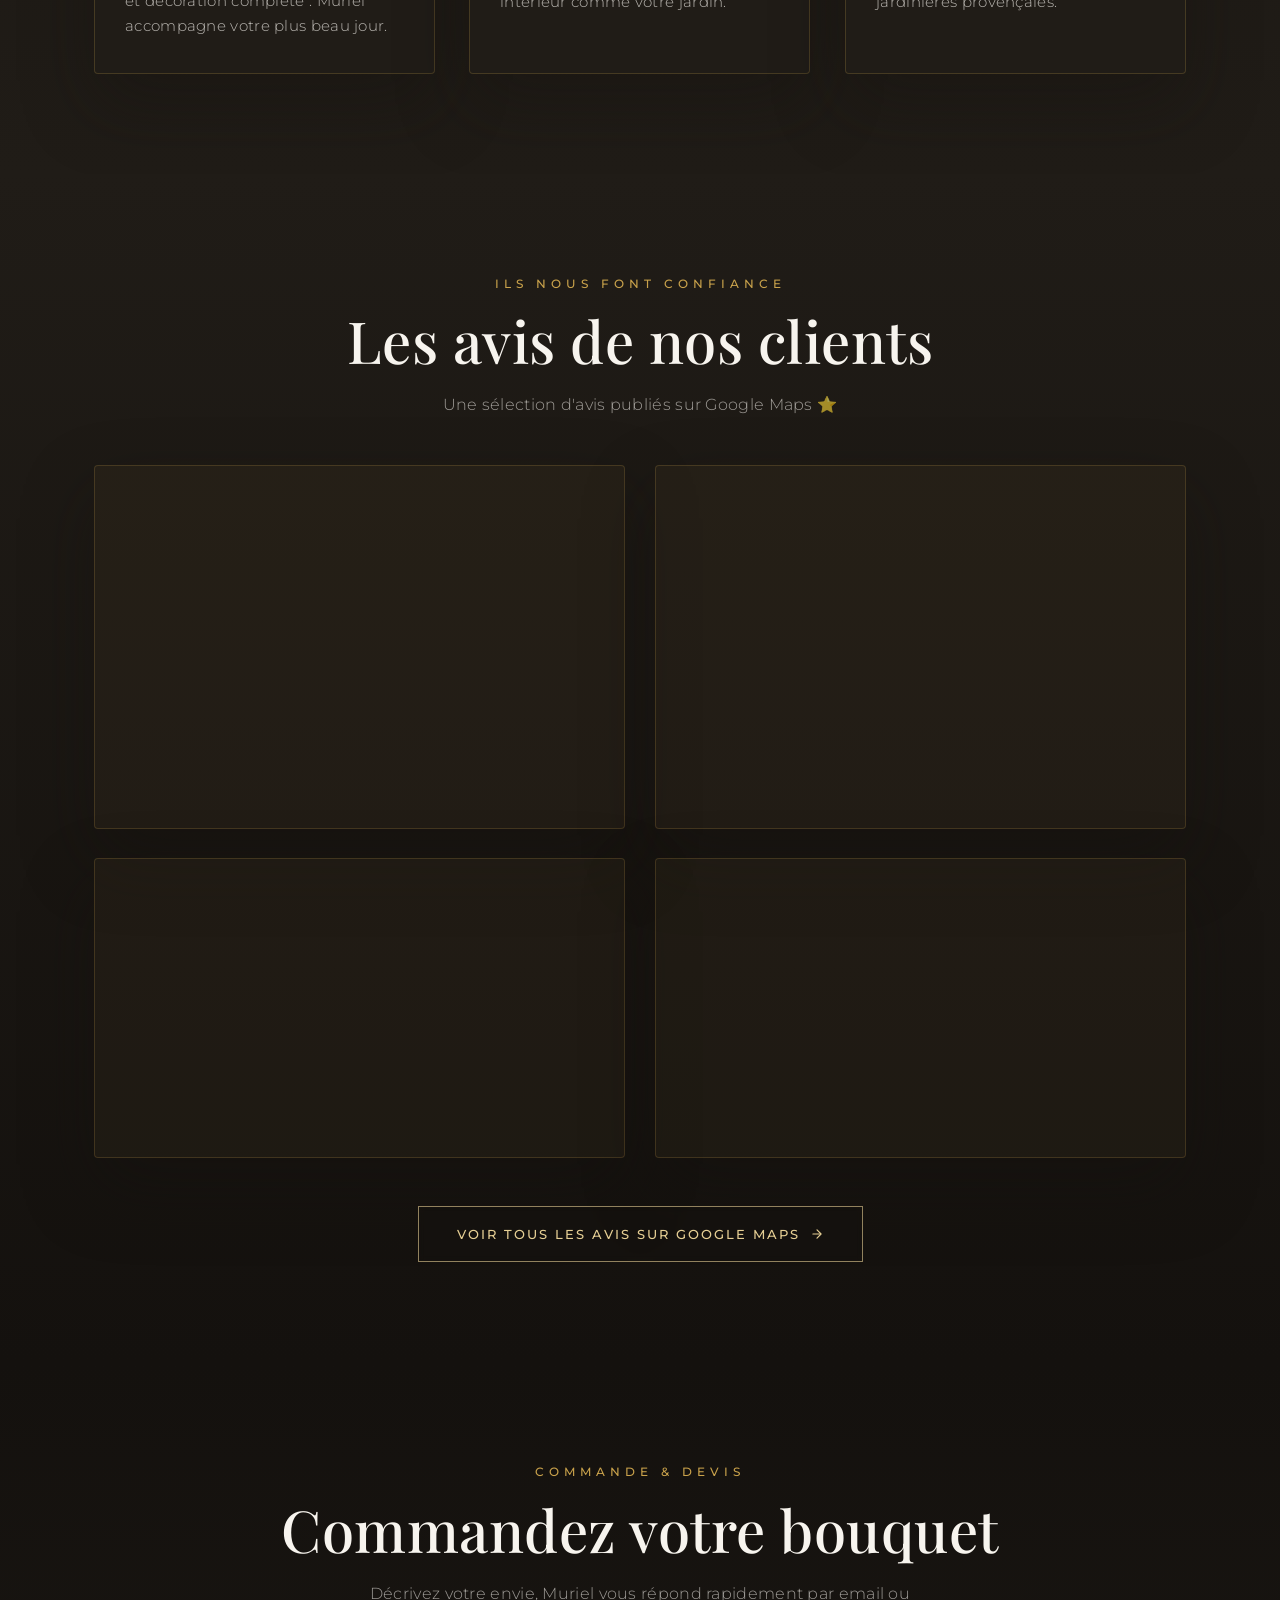
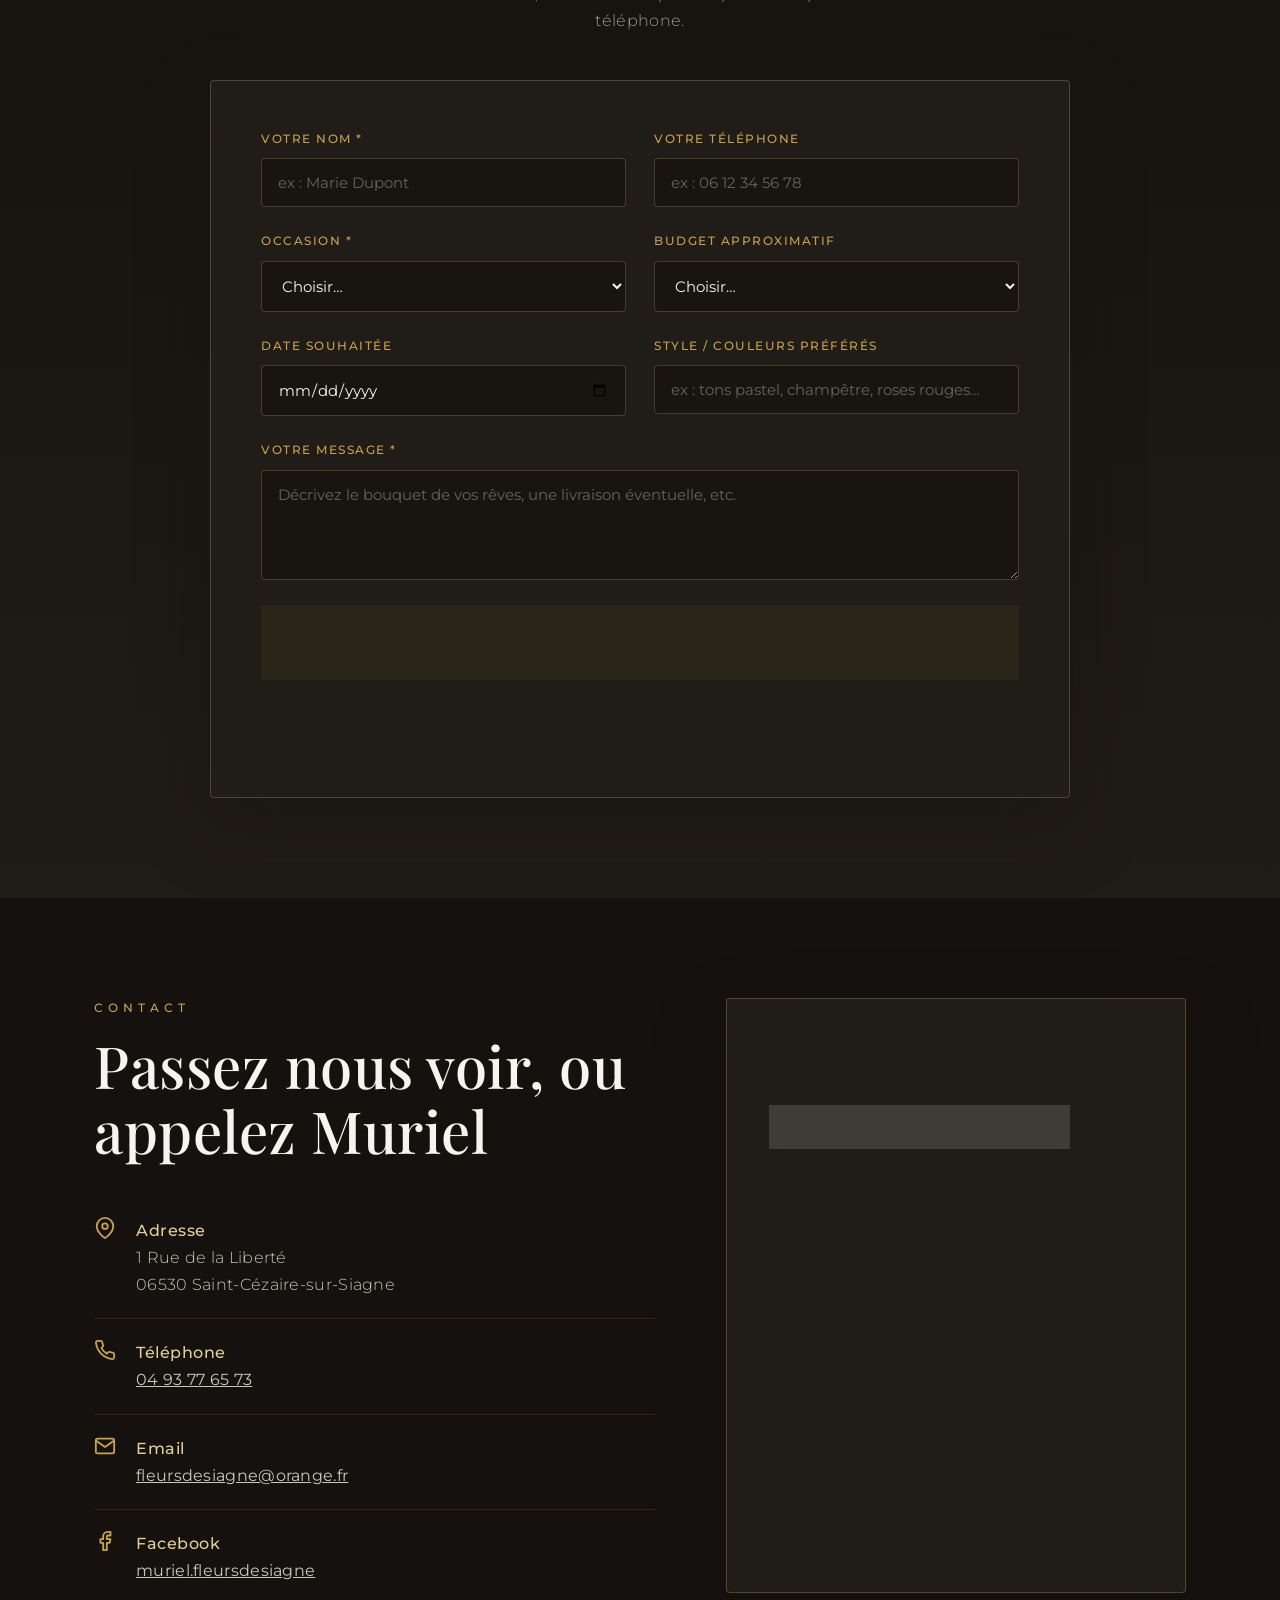
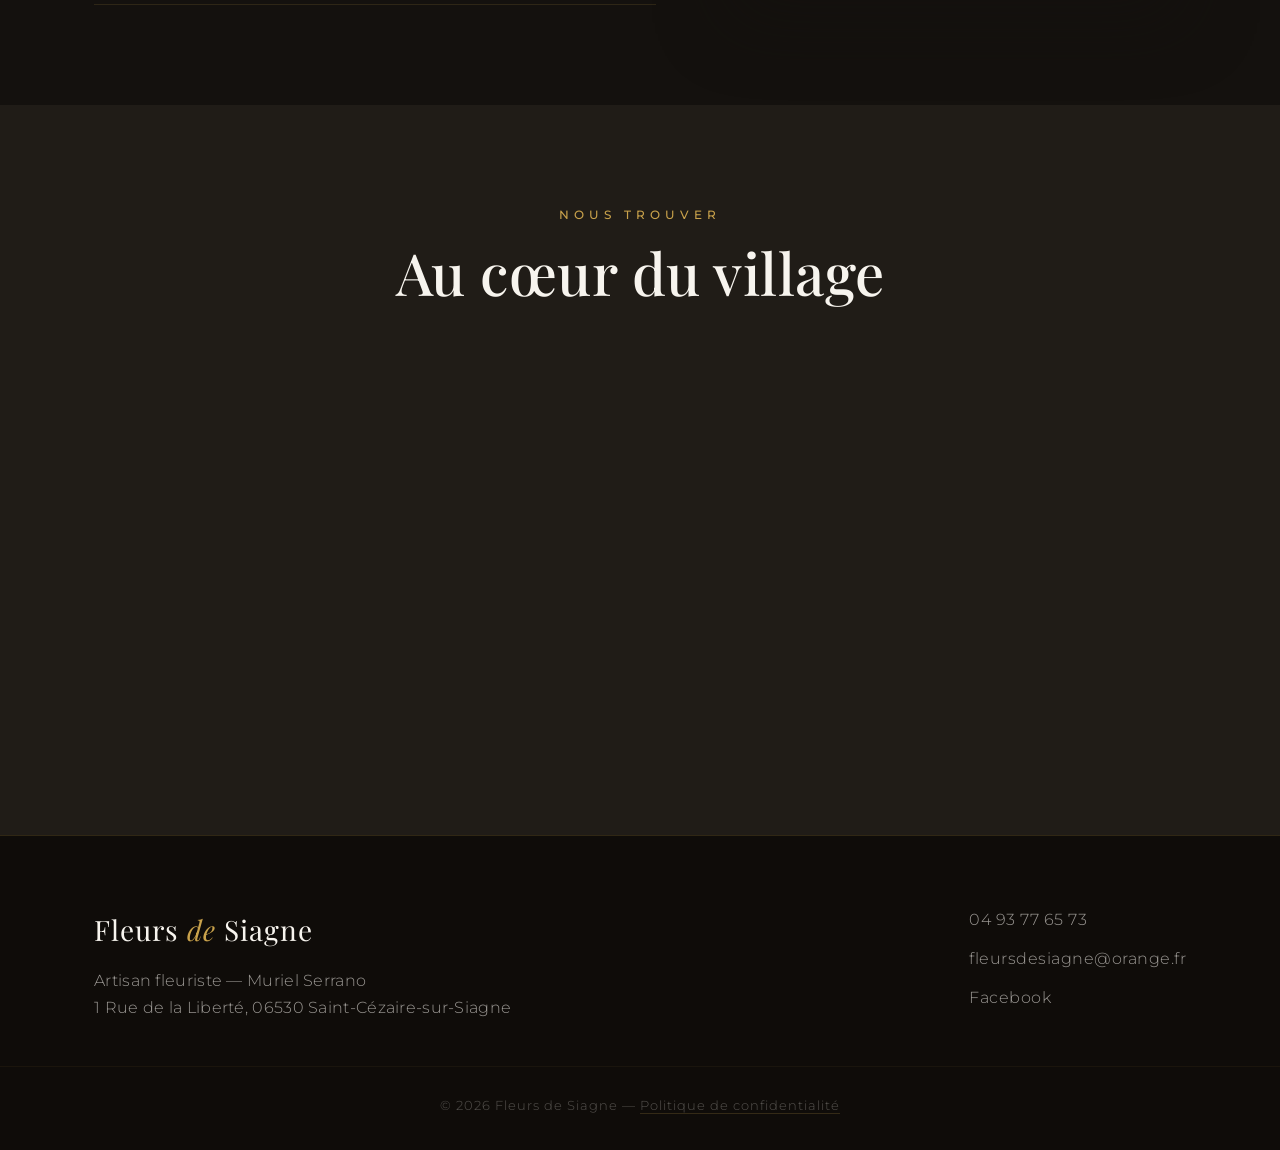
==== commit 2fbf81e6: "Add Google Analytics tag" ====
--- a/index.html
+++ b/index.html
@@ -66,6 +66,14 @@
       }
     ]
   }
+  </script>
+  <!-- Google tag (gtag.js) -->
+  <script async src="https://www.googletagmanager.com/gtag/js?id=G-81CL2860PD"></script>
+  <script>
+    window.dataLayer = window.dataLayer || [];
+    function gtag(){dataLayer.push(arguments);}
+    gtag('js', new Date());
+    gtag('config', 'G-81CL2860PD');
   </script>
 <script data-goatcounter="https://mes-sites.goatcounter.com/count" async src="//gc.zgo.at/count.js"></script>
 </head>
